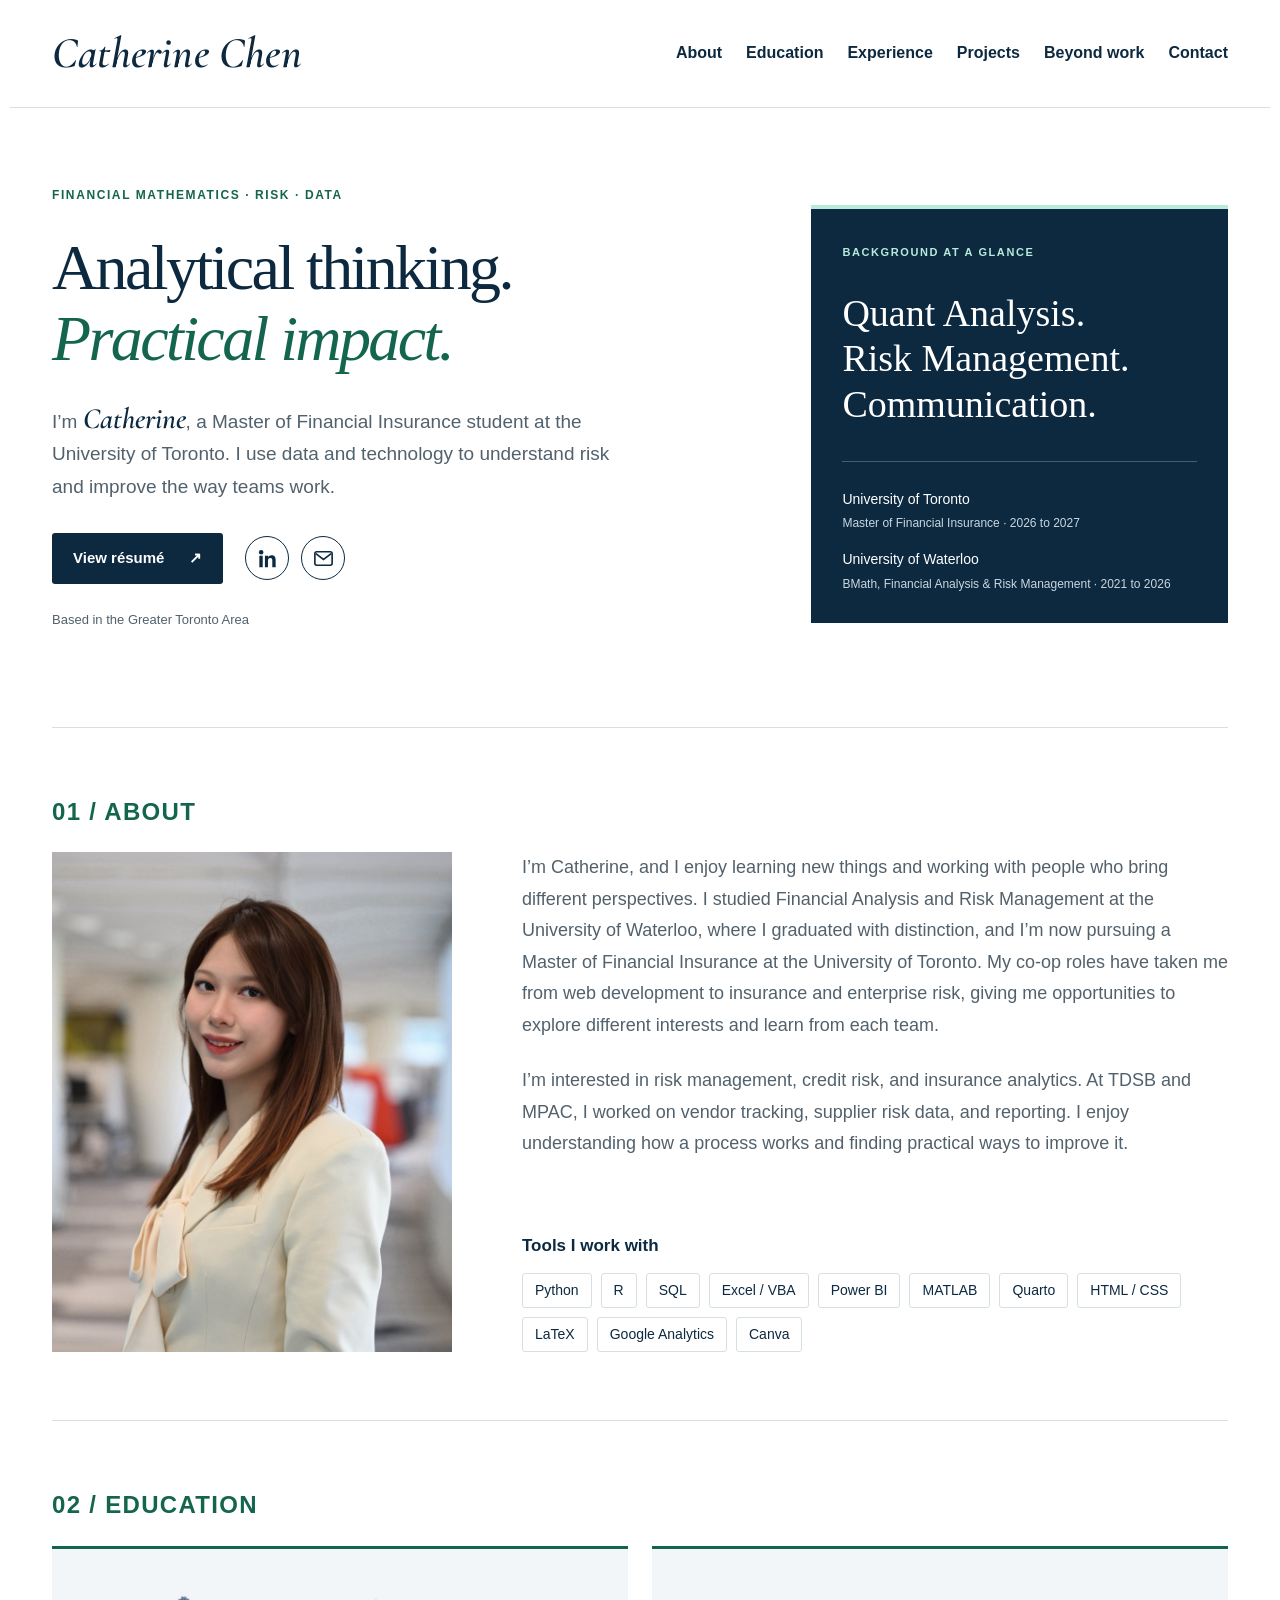
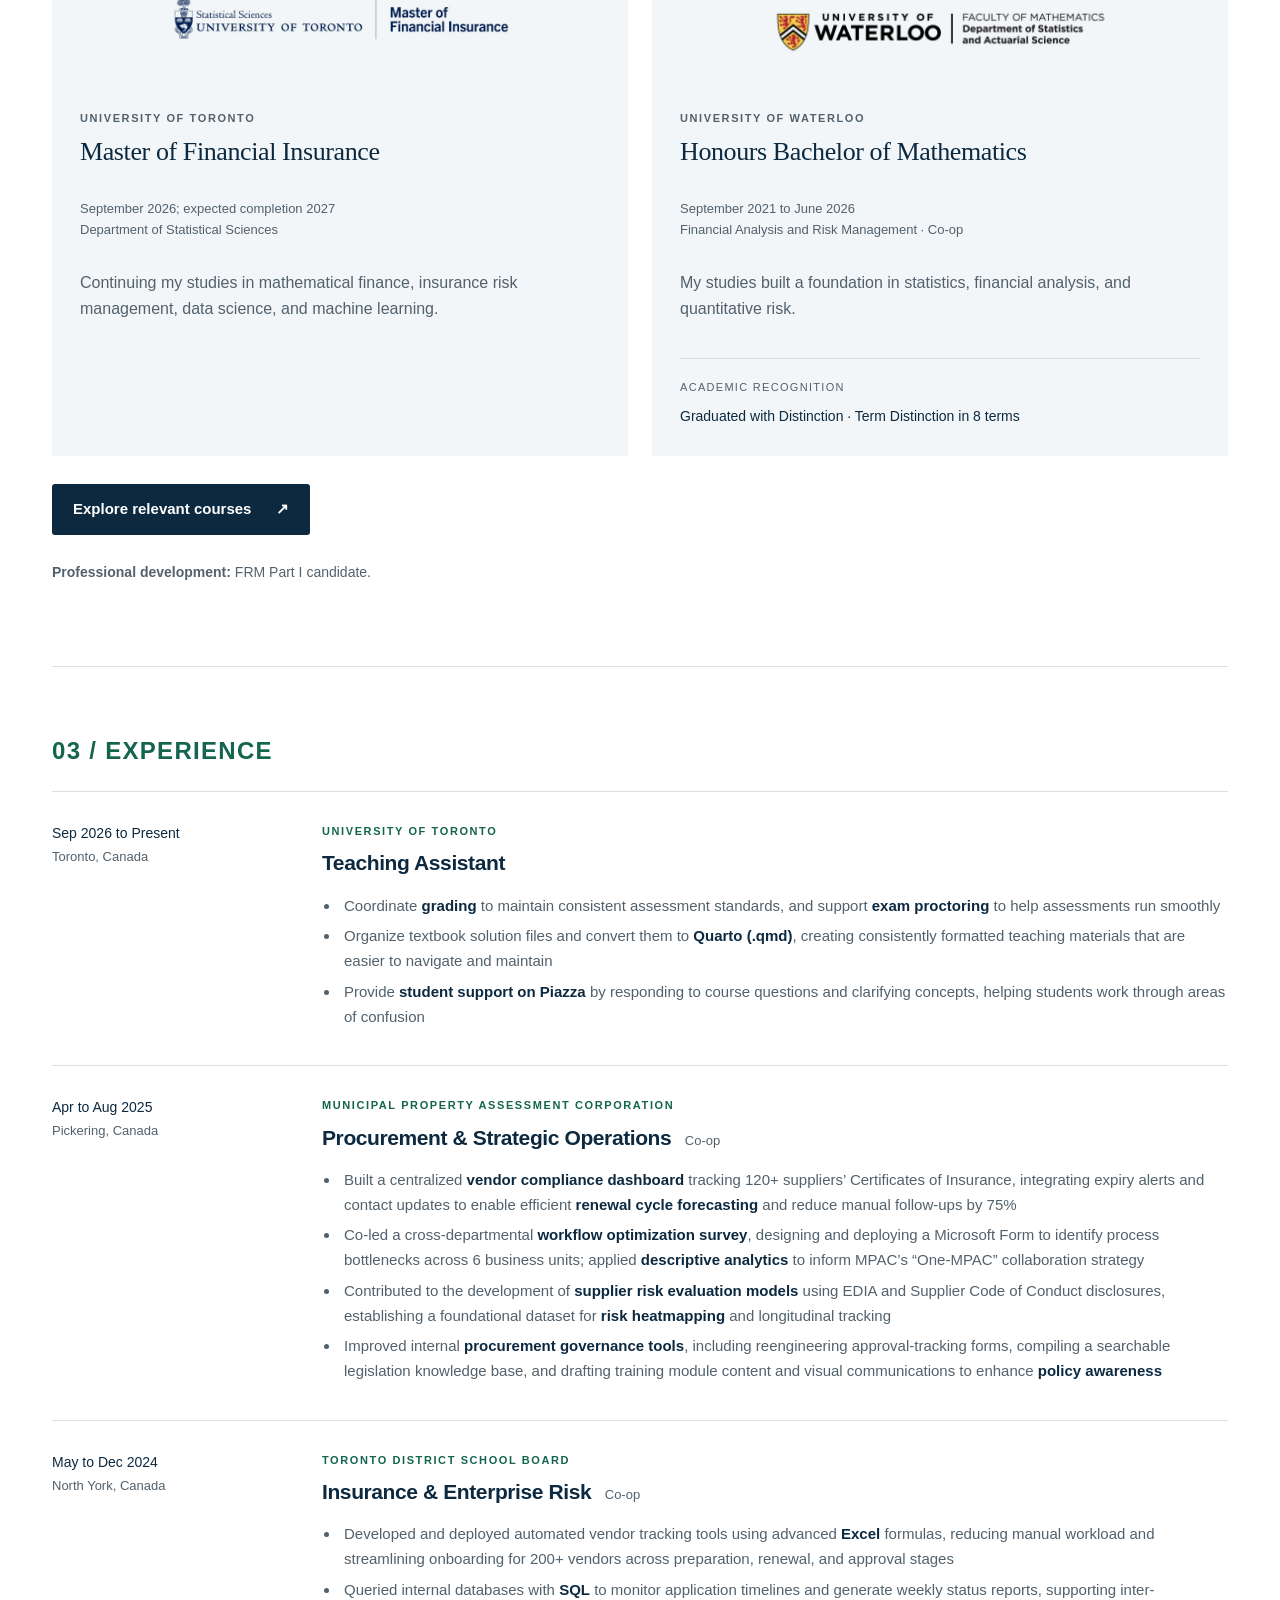
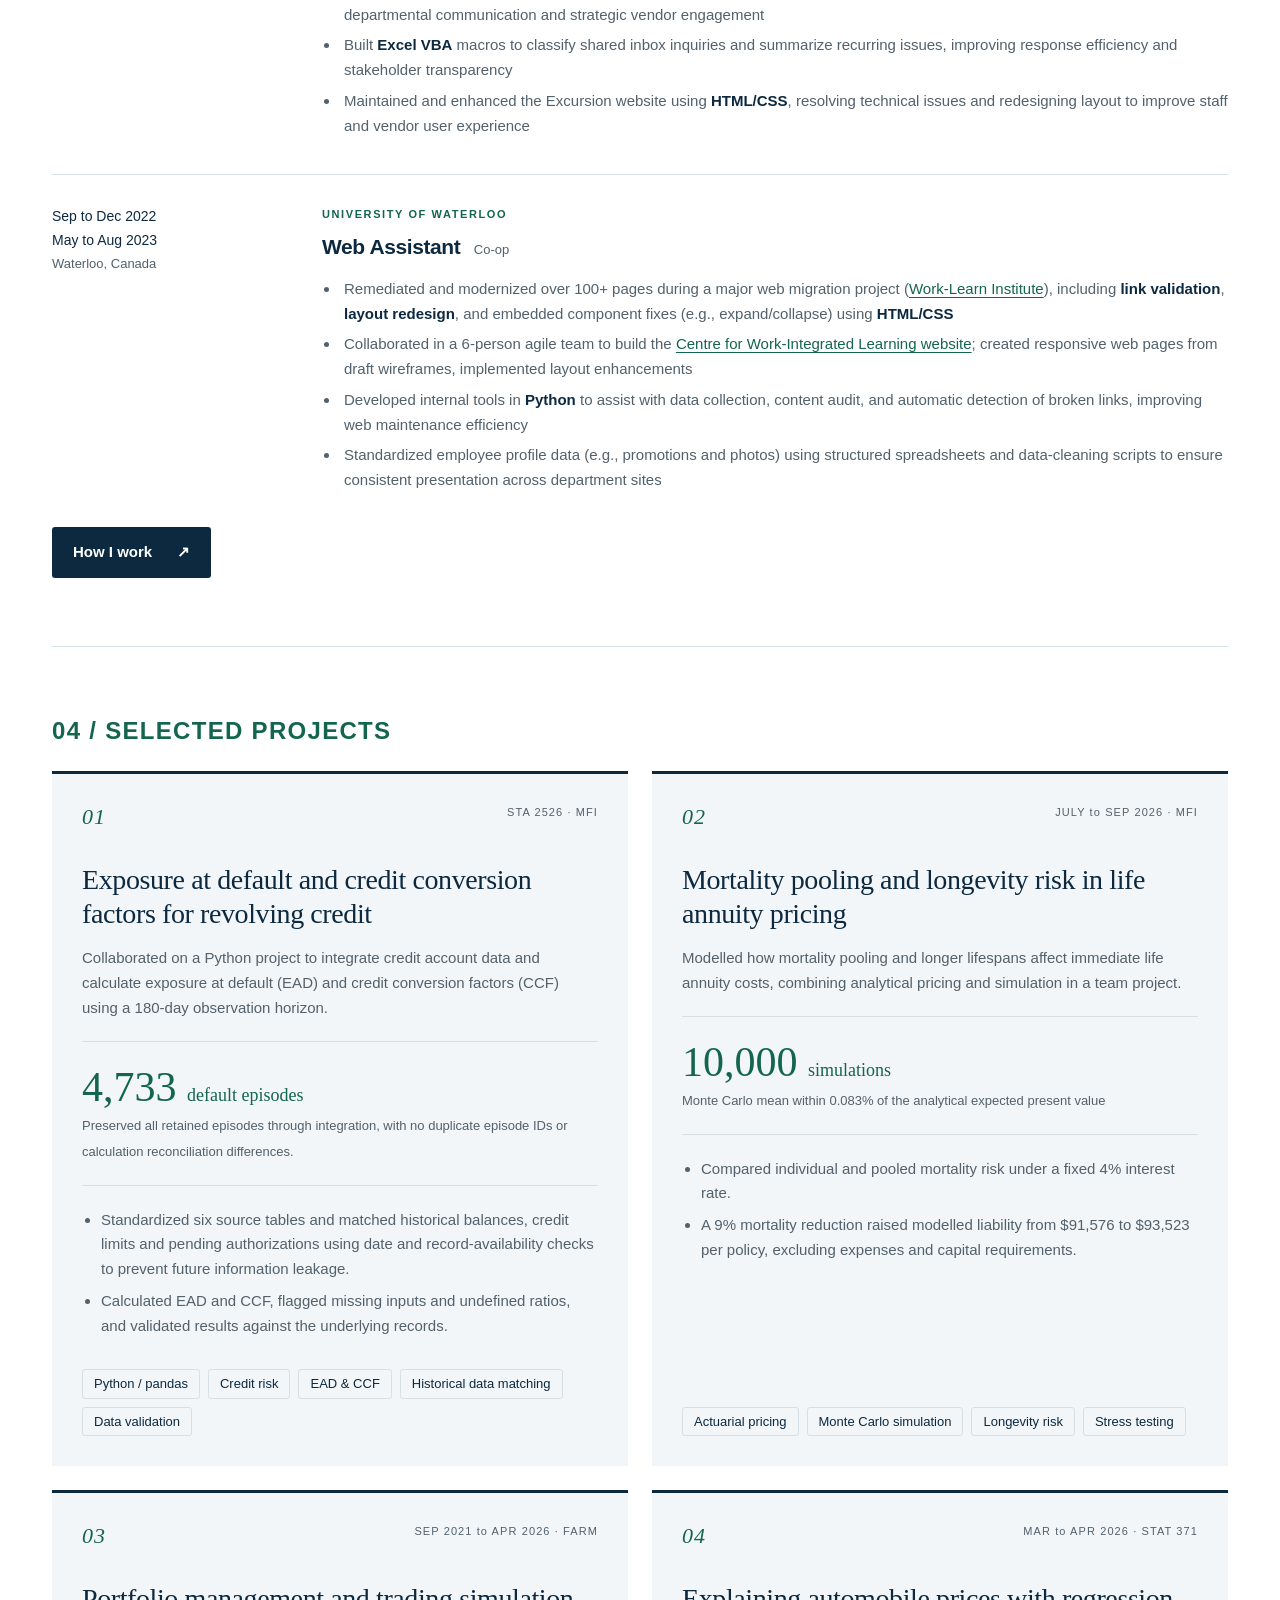
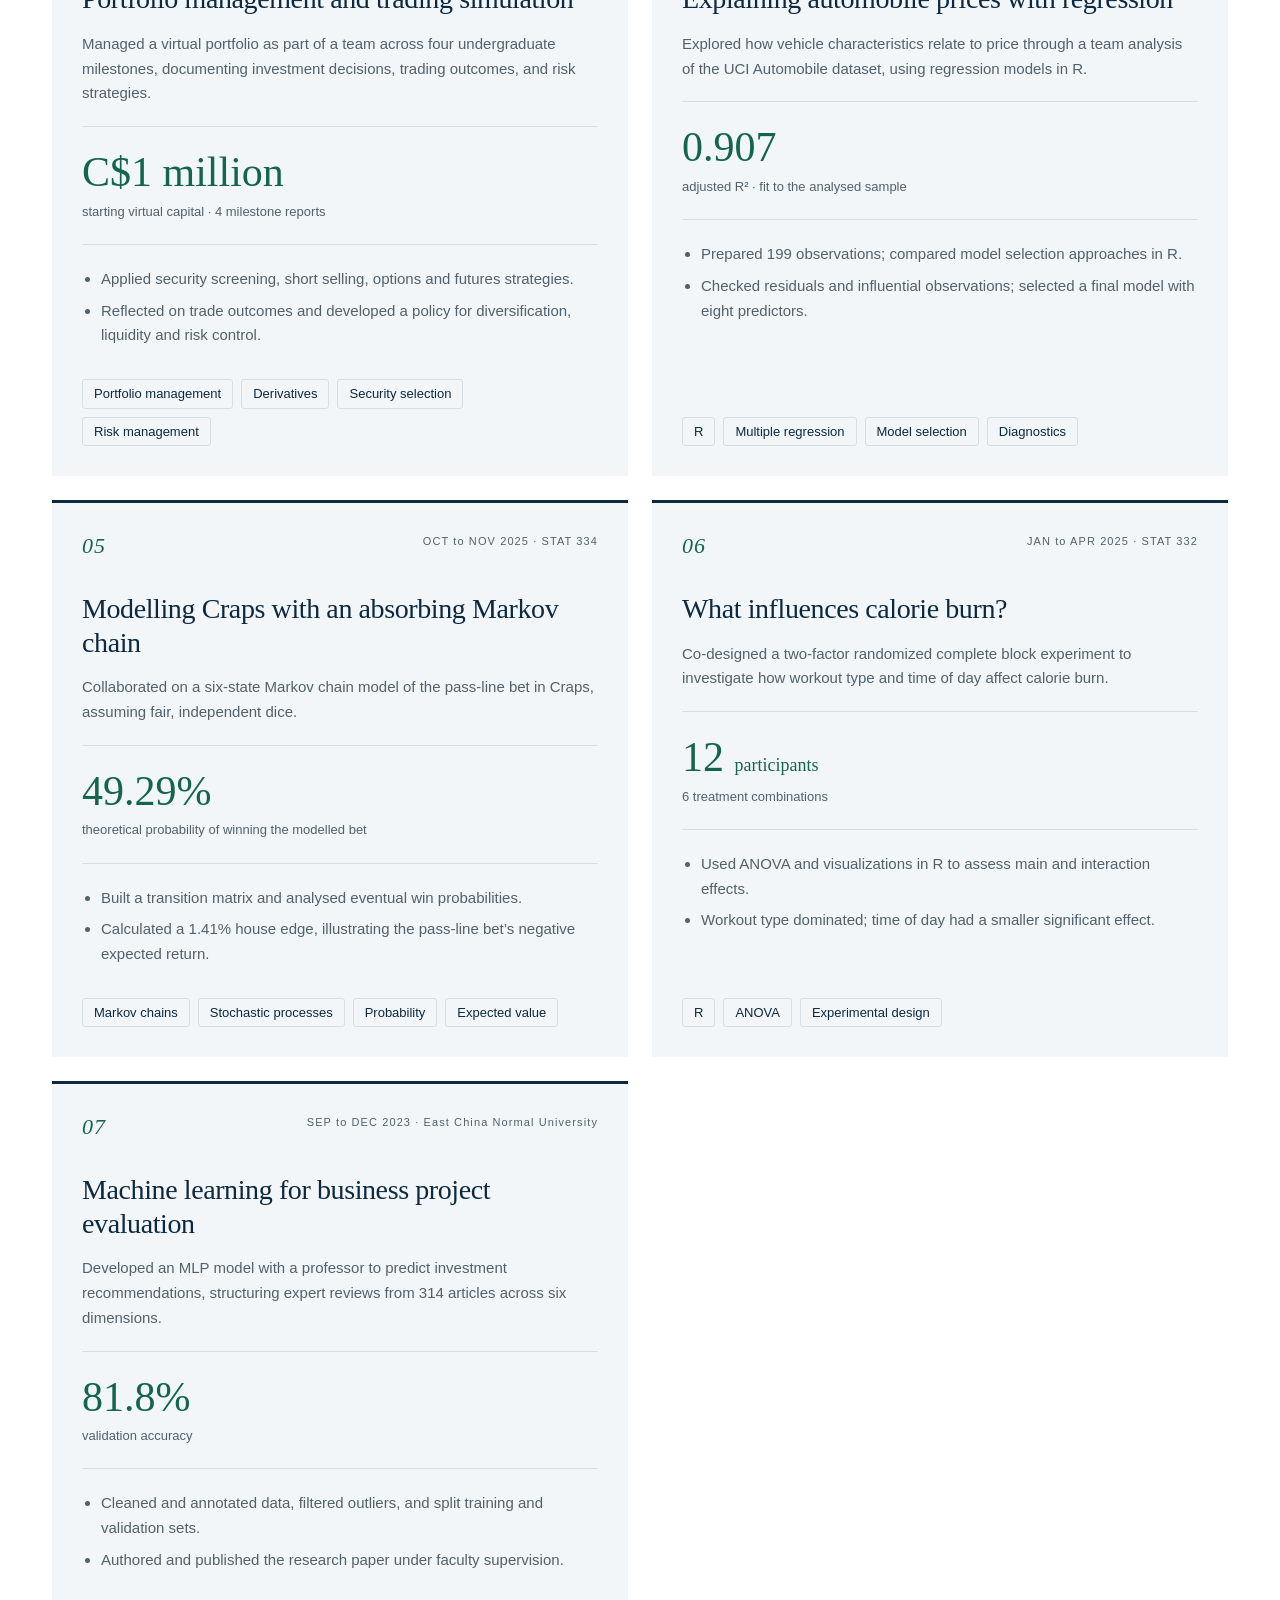
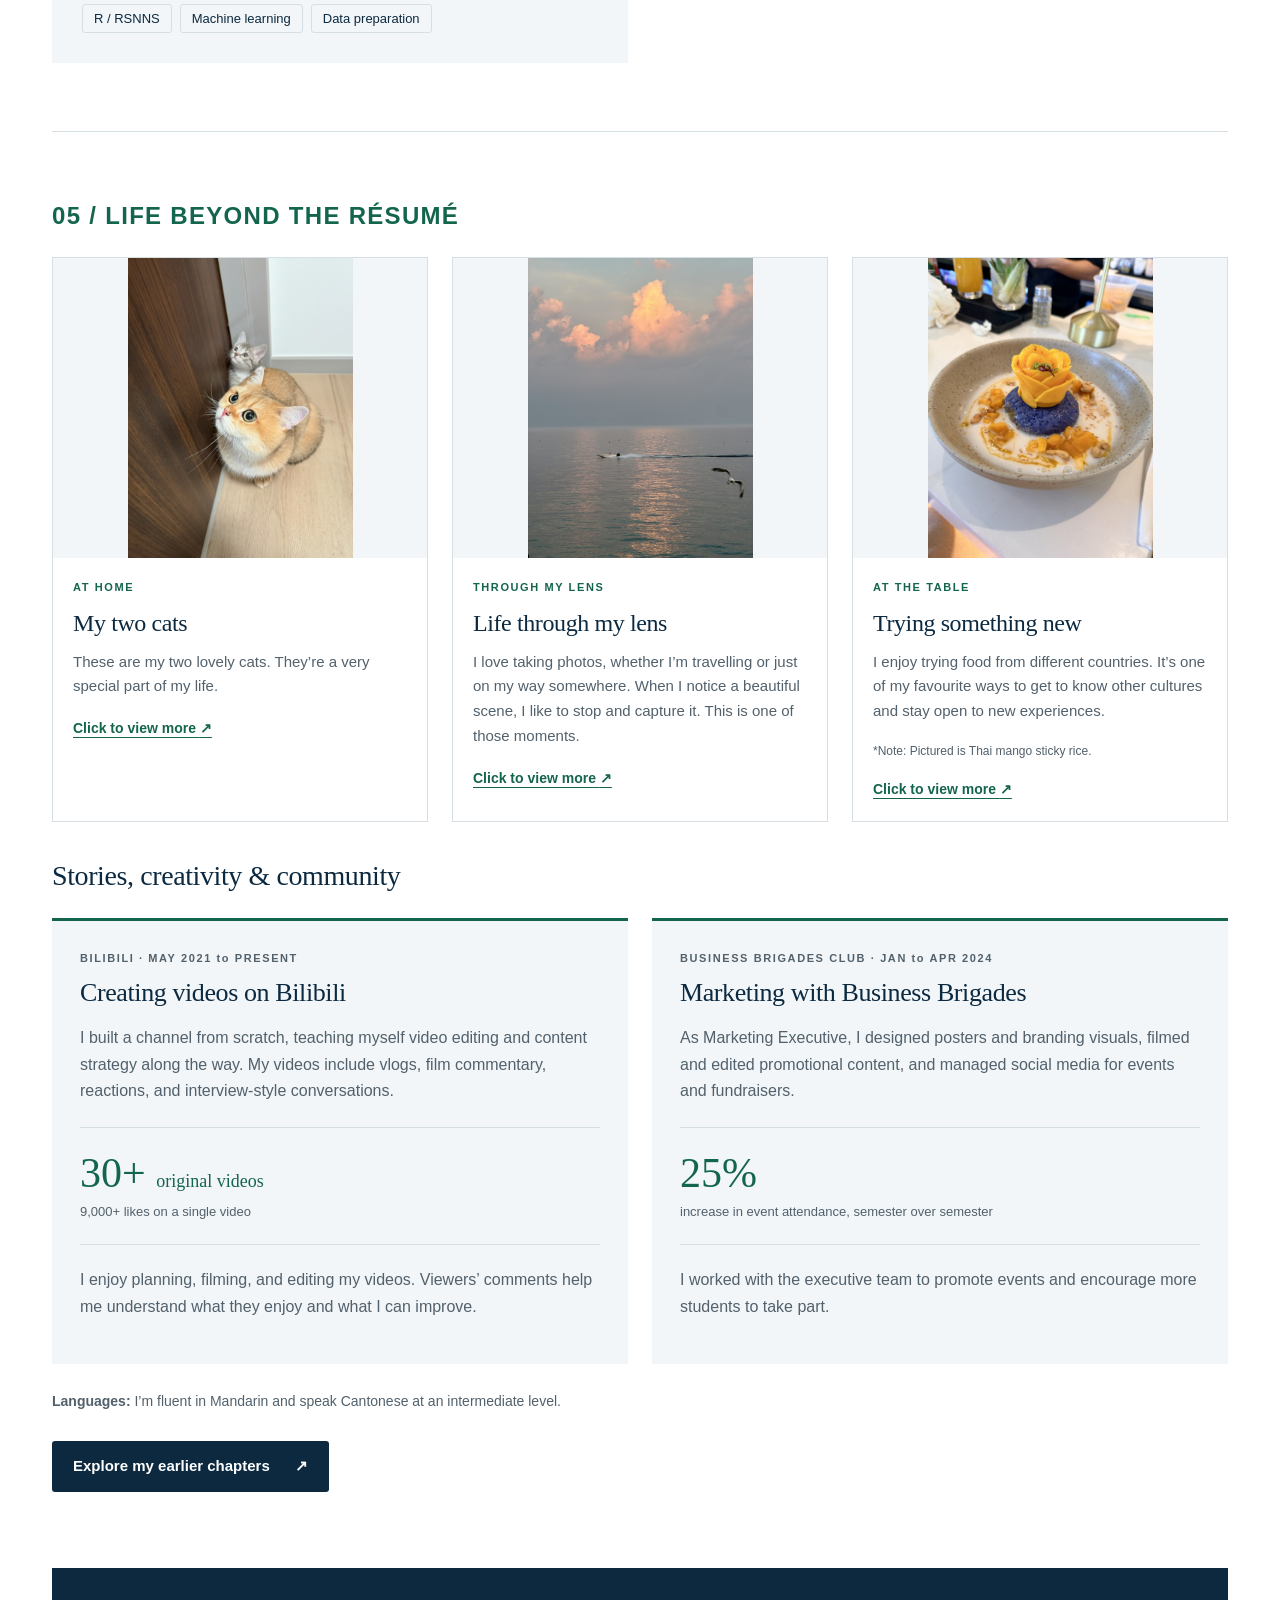
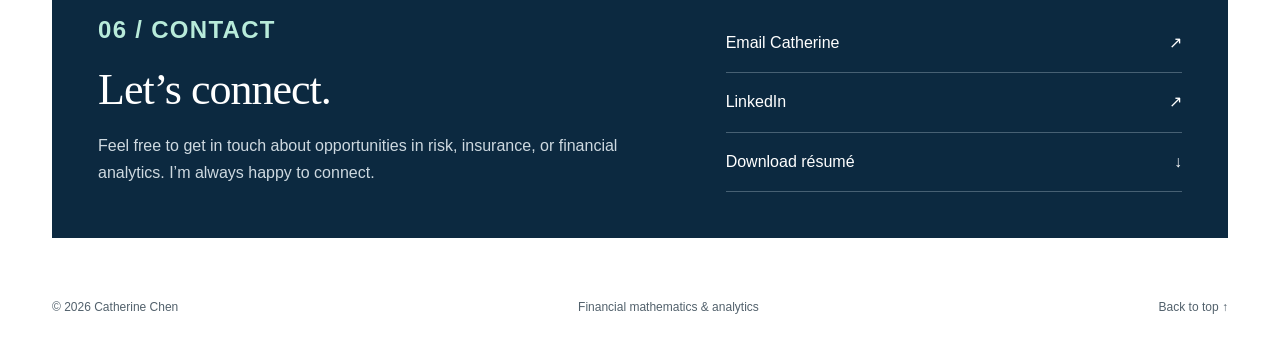
==== index.html @ cb08f7ac "Add files via upload" ====
<!doctype html>
<html lang="en">
<head><meta charset="utf-8"><meta name="viewport" content="width=device-width,initial-scale=1"><title>Catherine Chen</title><meta name="description" content="I’m Catherine, a Master of Financial Insurance student at the University of Toronto. I use data and technology to understand risk and improve the way teams work."><link rel="icon" type="image/svg+xml" href="data:image/svg+xml,%3Csvg xmlns='http://www.w3.org/2000/svg' viewBox='0 0 64 64'%3E%3Crect width='64' height='64' rx='12' fill='%230c2940'/%3E%3Ctext x='32' y='43' text-anchor='middle' font-family='Georgia' font-size='37' fill='%23b8ebda'%3EC%3C/text%3E%3C/svg%3E"><link rel="preconnect" href="https://fonts.googleapis.com">
<link rel="preconnect" href="https://fonts.gstatic.com" crossorigin>
<link href="https://fonts.googleapis.com/css2?family=Cormorant+Garamond:ital,wght@1,600&display=swap" rel="stylesheet">
<style>
:root{--ink:#0c2940;--muted:#52616c;--line:#d6dfe4;--accent:#14654e;--mint:#b8ebda;--paper:#fff;--pale:#f2f6f8}*{box-sizing:border-box}html{scroll-behavior:smooth;scroll-padding-top:100px}body{margin:0;background:var(--paper);color:var(--ink);font:16px/1.65 -apple-system,BlinkMacSystemFont,"Segoe UI",sans-serif}a{color:inherit;text-decoration:none}a:focus-visible{outline:3px solid #21a983;outline-offset:6px}header,main,footer{max-width:1260px;margin:auto}header{padding:27px 42px;display:flex;align-items:center;justify-content:space-between;border-bottom:1px solid var(--line)}.wordmark{font-weight:700;font-size:20px;letter-spacing:-.6px}.mark{display:none}nav{display:flex;gap:30px;font-size:14px}nav a:hover,.text-link:hover{color:var(--accent);text-decoration:underline;text-underline-offset:6px}main{padding:0 42px}.hero{padding:78px 0 84px;display:grid;grid-template-columns:1.65fr 1fr;gap:72px;align-items:center}.eyebrow,.section-number,.note-label,.company{font-size:12px;letter-spacing:1.6px;font-weight:700}.eyebrow{color:var(--accent);margin:0 0 26px}h1{font:normal clamp(44px,5vw,68px)/1.12 Georgia,serif;letter-spacing:-2.6px;margin:0 0 26px}h1 em{color:var(--accent);font-weight:normal}.intro{max-width:580px;font-size:19px;line-height:1.7;color:var(--muted)}.actions{display:flex;gap:26px;align-items:center;flex-wrap:wrap;margin-top:30px}.button{background:var(--ink);color:white;padding:13px 21px;border-radius:3px;font-weight:600;font-size:15px;display:flex;gap:25px;align-items:center}.button:hover{background:var(--accent)}.text-link{font-size:15px;font-weight:600}.location{font-size:13px;color:var(--muted);margin-top:25px}.profile-note{background:var(--ink);color:white;padding:29px 31px;position:relative;border-top:4px solid var(--mint)}.note-label{color:var(--mint);font-size:11px}.monogram{font:normal 128px/1 Georgia,serif;margin-top:28px;letter-spacing:-12px;color:var(--mint)}.monogram span{color:white}.note-degree{font:normal 30px/1.2 Georgia,serif;position:absolute;right:30px;top:92px}.note-bottom{margin-top:33px;padding-top:11px;border-top:1px solid #436072}.note-bottom p{font-size:14px;margin:15px 0 0}.note-bottom span{display:block;font-size:12px;color:#cad7df;margin-top:3px}.section{border-top:1px solid var(--line);padding:68px 0}.section-heading{margin-bottom:36px}.section-number{display:block;color:var(--accent);margin-bottom:16px}h2{font:normal 38px/1.25 Georgia,serif;letter-spacing:-1px;margin:0}h3{font-size:21px;line-height:1.4;letter-spacing:-.4px;margin:8px 0 16px}.about{display:grid;grid-template-columns:1fr 1.25fr;gap:75px}.about-content>p{margin:0 0 20px;color:var(--muted)}.skills h3{font-size:14px;letter-spacing:0;margin-top:27px}.tags{list-style:none;padding:0;display:flex;flex-wrap:wrap;gap:8px;margin:0}.tags li{font-size:13px;border:1px solid var(--line);padding:3px 11px;border-radius:3px}.honours{margin-top:29px;padding-left:17px;border-left:3px solid var(--accent)}.honours span{font-size:11px;letter-spacing:1.3px;color:var(--muted)}.honours p{font-size:14px;margin:5px 0}.horizontal{display:flex;align-items:end;justify-content:space-between;gap:30px}.horizontal>p{color:var(--muted);font-size:14px}.role{display:grid;grid-template-columns:230px 1fr;gap:40px;border-top:1px solid var(--line);padding:30px 0}.role:last-child{padding-bottom:0}.role-meta{font-size:14px}.role-meta p{margin:0}.role-meta span{color:var(--muted);font-size:13px}.company{color:var(--accent);margin:0;font-size:11px}.role h3 span{font-size:13px;color:var(--muted);font-weight:400;display:inline-block;margin-left:8px;letter-spacing:0}.role ul{padding-left:18px;margin:0;color:var(--muted)}.role li{padding-left:4px;margin:6px 0;font-size:15px}.role strong{color:var(--ink);font-weight:600}.project-grid{display:grid;grid-template-columns:1fr 1fr;gap:24px}.project{background:var(--pale);padding:30px;border-top:3px solid var(--ink);display:flex;flex-direction:column}.project-top{display:flex;justify-content:space-between;font-size:11px;letter-spacing:1.1px;color:var(--muted);margin-bottom:25px}.project-top>span:first-child{font:italic 22px Georgia,serif;color:var(--accent)}.project h3{font:normal 28px/1.2 Georgia,serif;max-width:380px}.project>p{color:var(--muted);font-size:15px;margin:0 0 20px}.metric{padding:20px 0;margin-bottom:22px;border-top:1px solid var(--line);border-bottom:1px solid var(--line)}.metric strong{font:normal 42px/1.2 Georgia,serif;color:var(--accent);display:block}.metric small{font:normal 18px Georgia,serif}.metric span{font-size:13px;color:var(--muted)}.project .tags{margin-top:auto}.contact{margin:8px 0 60px;background:var(--ink);color:white;padding:46px;display:grid;grid-template-columns:1.2fr 1fr;gap:80px}.contact .section-number{color:var(--mint)}.contact h2{font-size:44px}.contact p{color:#ced9e0;font-size:16px;margin-bottom:0}.contact-links{align-self:center}.contact-links a{display:flex;justify-content:space-between;border-bottom:1px solid #476073;padding:16px 0;font-size:16px}.contact-links a:hover{color:var(--mint)}footer{padding:0 42px 28px;display:flex;justify-content:space-between;gap:20px;font-size:12px;color:var(--muted)}.skip{position:absolute;left:20px;top:-100px;padding:12px;background:white;z-index:9}.skip:focus{top:10px}@media(max-width:950px){.hero{gap:32px}.note-degree{position:static;font-size:27px}.monogram{display:none}.about{gap:35px;grid-template-columns:1fr 1.2fr}.role{grid-template-columns:185px 1fr;gap:25px}.contact{gap:35px}}@media(max-width:680px){header{padding:20px 22px;align-items:start;gap:18px;flex-direction:column}nav{gap:23px;flex-wrap:wrap}main{padding:0 22px}.hero{grid-template-columns:1fr;padding:44px 0;gap:35px}h1{font-size:45px;letter-spacing:-1.7px}.intro{font-size:17px}.profile-note{padding:23px}.note-degree{font-size:29px;position:static;margin:20px 0}.note-degree br{display:none}.note-degree br:after{content:' '}.note-bottom{margin-top:20px}.section{padding:42px 0}.about{grid-template-columns:1fr;gap:0}h2{font-size:32px}.horizontal{display:block}.role{grid-template-columns:1fr;gap:14px;padding:25px 0}.role-meta p br{display:none}.role-meta{display:flex;gap:15px;flex-wrap:wrap}.project-grid{grid-template-columns:1fr}.project{padding:25px}.contact{grid-template-columns:1fr;padding:28px;gap:16px;margin-bottom:32px}.contact h2{font-size:36px}footer{padding:0 22px 25px;flex-wrap:wrap}footer>span:nth-child(2){display:none}}@media(prefers-reduced-motion:reduce){html{scroll-behavior:auto}}

header .wordmark{font-family:"Cormorant Garamond",Georgia,serif;font-size:36px;font-style:italic;font-weight:600;letter-spacing:.2px;line-height:1.3;white-space:nowrap}nav{gap:22px;flex-wrap:wrap}.profile-note .monogram{display:none}.profile-note .note-degree{position:static;margin:26px 0}.profile-note .note-degree br{display:block}.education-grid,.personal-grid{display:grid;grid-template-columns:1fr 1fr;gap:24px}.education-card,.personal-card{padding:28px;background:var(--pale);border-top:3px solid var(--accent)}.education-card p,.personal-card p{color:var(--muted)}.education-card h3,.personal-card h3{font:normal 26px/1.3 Georgia,serif}.small-meta{font-size:13px;color:var(--muted)}.section-intro{max-width:720px;color:var(--muted);margin:18px 0 30px}.personal-card .metric{margin:22px 0}.more-details{margin-top:18px;border-top:1px solid var(--line);padding-top:14px}.more-details summary{cursor:pointer;color:var(--accent);font-weight:600;font-size:14px}.more-details summary:focus-visible{outline:3px solid var(--accent);outline-offset:5px}.more-details p{font-size:15px;color:var(--muted)}.early-experience{margin-top:30px;border:1px solid var(--line);padding:22px 26px}.early-experience>summary{font-size:18px}.early-experience article{padding:22px 0;border-bottom:1px solid var(--line)}.early-experience article:last-child{border:0}.early-experience h3{font-size:19px;margin-bottom:6px}.early-experience p{margin:8px 0}.language-note{margin-top:26px;font-size:14px;color:var(--muted)}@media(max-width:950px){header{gap:20px;flex-wrap:wrap}}@media(max-width:680px){.education-grid,.personal-grid{grid-template-columns:1fr}.education-card,.personal-card{padding:24px}header .wordmark{font-size:34px}nav{gap:14px 20px}.early-experience{padding:18px}}


/* Personal photos and university logos */
.portrait-card{margin:0;background:var(--pale);border-bottom:3px solid var(--accent);overflow:hidden}.portrait-card>img{display:block;width:100%;height:auto;aspect-ratio:4/5;object-fit:cover;object-position:52% center}.portrait-card figcaption{padding:20px 25px}.portrait-card figcaption p{font:normal 25px/1.3 Georgia,serif;margin:9px 0 0}.school-logo{height:110px;background:transparent;margin-bottom:22px;display:flex;align-items:center;justify-content:center;padding:10px}.school-logo img{width:100%;height:100%;object-fit:contain;mix-blend-mode:multiply}.life-gallery{display:grid;grid-template-columns:1fr 1fr;gap:28px;margin:0 0 42px}.life-card{margin:0;border:1px solid var(--line);background:#fff;overflow:hidden}.life-card>img{display:block;width:100%;height:auto;aspect-ratio:3/4;object-fit:contain}.life-card figcaption{padding:26px}.life-card h3{font:normal 27px/1.25 Georgia,serif;margin:12px 0}.life-card p{color:var(--muted);margin:0;font-size:16px}.creative-heading{font:normal 28px/1.3 Georgia,serif;margin-bottom:24px}@media(max-width:680px){.portrait-card{width:100%;max-width:420px;margin:auto}.portrait-card>img{aspect-ratio:4/5}.life-gallery{grid-template-columns:1fr;gap:26px}.school-logo{height:95px}.life-card figcaption{padding:23px}}


/* Simplified headings and homepage links */
.social-links{display:flex;gap:12px;align-items:center}.social-icon{width:44px;height:44px;border:1px solid var(--ink);border-radius:50%;display:inline-flex;align-items:center;justify-content:center;color:var(--ink);transition:background .15s,color .15s}.social-icon svg{width:23px;height:23px}.social-icon:hover{background:var(--ink);color:white}.actions{gap:22px}.about{align-items:start}.about .portrait-card{max-width:400px}.about-content{padding-top:34px}h2.section-number{font-family:inherit;font-size:12px;line-height:1.65;letter-spacing:1.6px;font-weight:700;margin:0 0 20px}.section-heading{margin-bottom:24px}.section-heading.horizontal{display:block}.earlier-link{margin-top:28px}.earlier-link .button{display:inline-flex}.profile-note .note-degree{font-size:38px;line-height:1.2}.chapter-main{max-width:960px;padding-top:48px;padding-bottom:60px}.chapter-main h1{font-size:46px;letter-spacing:-1px}.chapter-list article{padding:28px 0;border-bottom:1px solid var(--line)}.chapter-list article p{color:var(--muted)}.chapter-list article .company{color:var(--accent)}@media(max-width:680px){.about-content{padding-top:0}.about .portrait-card{margin:0}.profile-note .note-degree{font-size:32px}.chapter-main h1{font-size:36px}}


/* Larger section labels and compact personal photos */
h2.section-number,.section-number{font-size:19px;line-height:1.5;letter-spacing:1.5px}.inline-link{color:var(--accent);text-decoration:underline;text-underline-offset:3px}.portrait-card{border-bottom:0}.life-gallery{max-width:800px;margin:0 auto 36px;gap:24px}.life-card>img{height:320px;aspect-ratio:auto;object-fit:contain;background:var(--pale)}.life-card figcaption{padding:20px}.life-card h3{font-size:24px}.life-card p{font-size:15px}.annuity-project{grid-column:1 / -1}.annuity-project h3{max-width:none}.project-findings{padding-left:20px;margin:0 0 22px;color:var(--muted);font-size:15px}.project-findings li{margin:8px 0}.chapter-list ul{padding-left:21px;color:var(--muted)}.chapter-list li{margin:10px 0}@media(max-width:680px){h2.section-number,.section-number{font-size:17px}.life-gallery{max-width:400px}.life-card>img{height:280px}.annuity-project{grid-column:auto}}


/* Keep projects in a balanced two-column layout. */
.annuity-project{grid-column:auto}.project-top{gap:12px;align-items:baseline}.project-top>span:last-child{text-align:right}.project h3{max-width:none}

header nav{font-size:16px;font-weight:600;gap:24px}header nav a{padding:8px 0}header nav a:hover{color:var(--accent);text-decoration:underline;text-decoration-thickness:2px;text-underline-offset:7px}@media(max-width:680px){header nav{font-size:15px;gap:8px 20px}}

.education-grid{align-items:stretch}.education-grid>.education-card{height:100%;display:flex;flex-direction:column}.education-card .honours{margin-top:20px;margin-bottom:0;padding:14px 0 0;border-left:0;border-top:1px solid var(--line)}.education-card .honours p{color:var(--ink);margin-bottom:0}

/* Larger labels and aligned About columns */
h2.section-number,.section-number{font-size:24px;line-height:1.35;letter-spacing:1.3px}
.about{grid-template-columns:minmax(280px,400px) minmax(0,1fr);column-gap:70px;row-gap:24px;align-items:stretch}
.about>.about-title{grid-column:1 / -1;margin:0}
.about>.portrait-card{width:100%;max-width:none;margin:0;align-self:stretch;position:relative;min-height:500px}
.about>.portrait-card>img{position:absolute;inset:0;width:100%;height:100%;aspect-ratio:auto;object-fit:cover;object-position:52% center}
.about-content{padding-top:0;display:flex;flex-direction:column;min-width:0}
.about-content>p{font-size:18px;line-height:1.75;margin:0 0 24px}
.about-content .skills{margin-top:auto;padding-top:6px}
.about-content .skills h3{font-size:17px;margin:0 0 15px;letter-spacing:0}
.about-content .tags{gap:9px}
.about-content .tags li{font-size:14px;padding:5px 12px}
@media(max-width:950px){.about{grid-template-columns:minmax(240px,.9fr) minmax(0,1.2fr);column-gap:34px}.about-content>p{font-size:17px;line-height:1.7}}
@media(max-width:680px){h2.section-number,.section-number{font-size:21px}.about{grid-template-columns:1fr;row-gap:25px}.about>.about-title{grid-column:1}.about>.portrait-card{max-width:400px;min-height:0;align-self:start}.about>.portrait-card>img{position:static;height:auto;aspect-ratio:4/5}.about-content>p{font-size:17px}.about-content .skills{margin-top:0}}


.hero .intro-name{font-family:"Cormorant Garamond",Georgia,serif;font-size:1.55em;font-style:italic;font-weight:600;color:#0c2940;line-height:1.2}

/* Prominent name across the portfolio */
header .wordmark{font-size:44px;color:#0c2940;font-weight:600;line-height:1.2} @media(max-width:680px){header .wordmark{font-size:38px}}

/* Three personal interests, with consistent photo heights. */
.life-gallery{max-width:none;grid-template-columns:repeat(3,minmax(0,1fr));gap:24px}.life-card{display:flex;flex-direction:column;min-width:0}.life-card>img{height:300px;flex-shrink:0}.life-card figcaption{display:flex;flex-direction:column;flex:1}.life-card .food-note{margin-top:auto;padding-top:18px;font-size:12px;line-height:1.5;color:var(--muted)}@media(max-width:900px){.life-gallery{gap:16px}.life-card>img{height:240px}.life-card figcaption{padding:18px}.life-card h3{font-size:23px}}@media(max-width:680px){.life-gallery{grid-template-columns:1fr;max-width:400px}.life-card>img{height:280px}}


.food-more{display:inline-block;margin-top:18px;color:var(--accent);font-size:14px;font-weight:600;text-decoration:underline;text-underline-offset:4px}
</style><style>
.project .project-findings{padding-left:19px;margin:0 0 24px;font-size:15px;line-height:1.65}
.project .project-findings li{margin:0 0 7px}
.project .project-top{align-items:flex-start}
.project .project-top>span:last-child{max-width:85%;line-height:1.5}
</style></head>
<body><a class="skip" href="#main">Skip to content</a>
<header><a class="wordmark" href="#">Catherine Chen<span class="mark">CC</span></a>
<nav aria-label="Main navigation"><a href="#about">About</a><a href="#education">Education</a><a href="#experience">Experience</a><a href="#projects">Projects</a><a href="#beyond">Beyond work</a><a href="#contact">Contact</a></nav></header>
<main id="main">
<section class="hero">
<div class="hero-copy">
<p class="eyebrow">FINANCIAL MATHEMATICS · RISK · DATA</p>
<h1>Analytical thinking.<br><em>Practical impact.</em></h1>
<p class="intro">I’m <strong class="intro-name">Catherine</strong>, a Master of Financial Insurance student at the University of Toronto. I use data and technology to understand risk and improve the way teams work.</p>
<div class="actions"><a class="button" href="resume.html">View résumé <span aria-hidden="true">↗</span></a>
<div class="social-links" aria-label="Connect with Catherine">
<a class="social-icon" href="https://linkedin.com/in/catherinechen0930" target="_blank" rel="noopener noreferrer" aria-label="Catherine Chen on LinkedIn" title="LinkedIn"><svg viewBox="0 0 24 24" aria-hidden="true"><path fill="currentColor" d="M5.4 3a2.4 2.4 0 1 0 0 4.8 2.4 2.4 0 0 0 0-4.8ZM3.5 9H7v12H3.5V9Zm5.8 0h3.4v1.6h.1c.5-.9 1.6-1.9 3.4-1.9 3.6 0 4.3 2.3 4.3 5.3v7H17v-6.2c0-1.5 0-3.4-2.1-3.4s-2.4 1.6-2.4 3.3V21H9.3V9Z"/></svg></a>
<a class="social-icon" href="mailto:catherineyq.chen@mail.utoronto.ca" aria-label="Email Catherine" title="Email"><svg viewBox="0 0 24 24" fill="none" stroke="currentColor" stroke-width="1.7" aria-hidden="true"><rect x="3" y="5" width="18" height="14" rx="2"/><path d="m4 7 8 6 8-6"/></svg></a></div></div>
<p class="location">Based in the Greater Toronto Area</p>
</div>
<aside class="profile-note" aria-label="Background at a glance"><span class="note-label">BACKGROUND AT A GLANCE</span><p class="note-degree">Quant Analysis.<br>Risk Management.<br>Communication.</p><div class="note-bottom"><p>University of Toronto<span>Master of Financial Insurance · 2026 to 2027</span></p><p>University of Waterloo<span>BMath, Financial Analysis & Risk Management · 2021 to 2026 </span></p></div></aside>
</section>
<section id="about" class="section about">
<h2 class="section-number about-title">01 / ABOUT</h2>
<figure class="portrait-card">
<img src="assets/catherine-headshot.jpg" alt="Catherine Chen wearing a cream blazer" width="1600" height="1067" loading="lazy">

</figure>
<div class="about-content">
<p>I’m Catherine, and I enjoy learning new things and working with people who bring different perspectives. I studied Financial Analysis and Risk Management at the University of Waterloo, where I graduated with distinction, and I’m now pursuing a Master of Financial Insurance at the University of Toronto. My co-op roles have taken me from web development to insurance and enterprise risk, giving me opportunities to explore different interests and learn from each team.</p>
<p>I’m interested in risk management, credit risk, and insurance analytics. At TDSB and MPAC, I worked on vendor tracking, supplier risk data, and reporting. I enjoy understanding how a process works and finding practical ways to improve it.</p>
<div class="skills">
<h3>Tools I work with</h3>
<ul class="tags">
<li>Python</li>
<li>R</li>
<li>SQL</li>
<li>Excel / VBA</li>
<li>Power BI</li>
<li>MATLAB</li>
<li>Quarto</li>
<li>HTML / CSS</li>
<li>LaTeX</li>
<li>Google Analytics</li>
<li>Canva</li>
</ul>

</div>

</div>
</section>
<!-- EDUCATION -->
<section id="education" class="section">
<div class="section-heading"><h2 class="section-number">02 / EDUCATION</h2>

</div>
<div class="education-grid">
<article class="education-card">
<div class="school-logo"><img src="assets/uoft-logo.jpg" alt="University of Toronto, Statistical Sciences to Master of Financial Insurance" loading="lazy"></div>
<p class="company">UNIVERSITY OF TORONTO</p>
<h3>Master of Financial Insurance</h3>
<p class="small-meta">September 2026; expected completion 2027<br>Department of Statistical Sciences</p>
<p>Continuing my studies in mathematical finance, insurance risk management, data science, and machine learning.</p>
</article>
<article class="education-card">
<div class="school-logo"><img src="assets/waterloo-logo.jpg" alt="University of Waterloo, Faculty of Mathematics to Department of Statistics and Actuarial Science" loading="lazy"></div>
<p class="company">UNIVERSITY OF WATERLOO</p>
<h3>Honours Bachelor of Mathematics</h3>
<p class="small-meta">September 2021 to June 2026<br>Financial Analysis and Risk Management · Co-op</p>
<p>My studies built a foundation in statistics, financial analysis, and quantitative risk.</p>
<div class="honours"><span>ACADEMIC RECOGNITION</span>
<p>Graduated with Distinction · Term Distinction in 8 terms</p>
</div></article>
</div>
<div class="earlier-link"><a class="button" href="relevant-courses.html">Explore relevant courses <span aria-hidden="true">↗</span></a></div>
<p class="language-note"><strong>Professional development:</strong> FRM Part I candidate.</p>
</section>
<!-- PROFESSIONAL EXPERIENCE -->
<section id="experience" class="section">
<div class="section-heading horizontal">
<div><h2 class="section-number">03 / EXPERIENCE</h2>

</div>

</div>
<div class="timeline">
<article class="role">
<div class="role-meta">
<p>Sep 2026 to Present</p><span>Toronto, Canada</span>
</div>
<div>
<p class="company">UNIVERSITY OF TORONTO</p>
<h3>Teaching Assistant</h3>
<ul>
<li>Coordinate <strong>grading</strong> to maintain consistent assessment standards, and support <strong>exam proctoring</strong> to help assessments run smoothly</li>
<li>Organize textbook solution files and convert them to <strong>Quarto (.qmd)</strong>, creating consistently formatted teaching materials that are easier to navigate and maintain</li>
<li>Provide <strong>student support on Piazza</strong> by responding to course questions and clarifying concepts, helping students work through areas of confusion</li>
</ul>
</div>
</article>
<article class="role">
<div class="role-meta">
<p>Apr to Aug 2025</p><span>Pickering, Canada</span>
</div>
<div>
<p class="company">MUNICIPAL PROPERTY ASSESSMENT CORPORATION</p>
<h3>Procurement & Strategic Operations <span>Co-op</span></h3>
<ul>
<li>Built a centralized <strong>vendor compliance dashboard</strong> tracking 120+ suppliers’ Certificates of Insurance, integrating expiry alerts and contact updates to enable efficient <strong>renewal cycle forecasting</strong> and reduce manual follow-ups by 75%</li>
<li>Co-led a cross-departmental <strong>workflow optimization survey</strong>, designing and deploying a Microsoft Form to identify process bottlenecks across 6 business units; applied <strong>descriptive analytics</strong> to inform MPAC’s “One-MPAC” collaboration strategy</li>
<li>Contributed to the development of <strong>supplier risk evaluation models</strong> using EDIA and Supplier Code of Conduct disclosures, establishing a foundational dataset for <strong>risk heatmapping</strong> and longitudinal tracking</li>
<li>Improved internal <strong>procurement governance tools</strong>, including reengineering approval-tracking forms, compiling a searchable legislation knowledge base, and drafting training module content and visual communications to enhance <strong>policy awareness</strong></li>
</ul>
</div>
</article>
<article class="role">
<div class="role-meta">
<p>May to Dec 2024</p><span>North York, Canada</span>
</div>
<div>
<p class="company">TORONTO DISTRICT SCHOOL BOARD</p>
<h3>Insurance & Enterprise Risk <span>Co-op</span></h3>
<ul>
<li>Developed and deployed automated vendor tracking tools using advanced <strong>Excel</strong> formulas, reducing manual workload and streamlining onboarding for 200+ vendors across preparation, renewal, and approval stages</li>
<li>Queried internal databases with <strong>SQL</strong> to monitor application timelines and generate weekly status reports, supporting inter-departmental communication and strategic vendor engagement</li>
<li>Built <strong>Excel VBA</strong> macros to classify shared inbox inquiries and summarize recurring issues, improving response efficiency and stakeholder transparency</li>
<li>Maintained and enhanced the Excursion website using <strong>HTML/CSS</strong>, resolving technical issues and redesigning layout to improve staff and vendor user experience</li>
</ul>

</div>
</article>
<article class="role">
<div class="role-meta">
<p>Sep to Dec 2022<br>May to Aug 2023</p><span>Waterloo, Canada</span>
</div>
<div>
<p class="company">UNIVERSITY OF WATERLOO</p>
<h3>Web Assistant <span>Co-op</span></h3>
<ul>
<li>Remediated and modernized over 100+ pages during a major web migration project (<a class="inline-link" href="https://uwaterloo.ca/work-learn-institute/" target="_blank" rel="noopener noreferrer">Work-Learn Institute</a>), including <strong>link validation</strong>, <strong>layout redesign</strong>, and embedded component fixes (e.g., expand/collapse) using <strong>HTML/CSS</strong></li>
<li>Collaborated in a 6-person agile team to build the <a class="inline-link" href="https://uwaterloo.ca/centre-for-work-integrated-learning/" target="_blank" rel="noopener noreferrer">Centre for Work-Integrated Learning website</a>; created responsive web pages from draft wireframes, implemented layout enhancements</li>
<li>Developed internal tools in <strong>Python</strong> to assist with data collection, content audit, and automatic detection of broken links, improving web maintenance efficiency</li>
<li>Standardized employee profile data (e.g., promotions and photos) using structured spreadsheets and data-cleaning scripts to ensure consistent presentation across department sites</li>
</ul>
</div>
</article>
</div>

<div class="earlier-link"><a class="button" href="how-i-work.html">How I work <span aria-hidden="true">↗</span></a></div>
</section>
<section id="projects" class="section projects">
<div class="section-heading"><h2 class="section-number">04 / SELECTED PROJECTS</h2></div>
<div class="project-grid">
<article class="project" id="ead-ccf-project">
<div class="project-top"><span>01</span><span>STA 2526 · MFI</span></div>
<h3>Exposure at default and credit conversion factors for revolving credit</h3>
<p>Collaborated on a Python project to integrate credit account data and calculate exposure at default (EAD) and credit conversion factors (CCF) using a 180-day observation horizon.</p>
<div class="metric"><strong>4,733 <small>default episodes</small></strong><span>Preserved all retained episodes through integration, with no duplicate episode IDs or calculation reconciliation differences.</span></div>
<ul class="project-findings"><li>Standardized six source tables and matched historical balances, credit limits and pending authorizations using date and record-availability checks to prevent future information leakage.</li><li>Calculated EAD and CCF, flagged missing inputs and undefined ratios, and validated results against the underlying records.</li></ul>
<ul class="tags"><li>Python / pandas</li><li>Credit risk</li><li>EAD &amp; CCF</li><li>Historical data matching</li><li>Data validation</li></ul>
</article>
<article class="project annuity-project">
<div class="project-top"><span>02</span><span>JULY to SEP 2026 · MFI</span></div>
<h3>Mortality pooling and longevity risk in life annuity pricing</h3>
<p>Modelled how mortality pooling and longer lifespans affect immediate life annuity costs, combining analytical pricing and simulation in a team project.</p>
<div class="metric"><strong>10,000 <small>simulations</small></strong><span>Monte Carlo mean within 0.083% of the analytical expected present value</span></div>
<ul class="project-findings"><li>Compared individual and pooled mortality risk under a fixed 4% interest rate.</li><li>A 9% mortality reduction raised modelled liability from $91,576 to $93,523 per policy, excluding expenses and capital requirements.</li></ul>
<ul class="tags"><li>Actuarial pricing</li><li>Monte Carlo simulation</li><li>Longevity risk</li><li>Stress testing</li></ul>
</article>
<article class="project"><div class="project-top"><span>03</span><span>SEP 2021 to APR 2026 · FARM</span></div><h3>Portfolio management and trading simulation</h3><p>Managed a virtual portfolio as part of a team across four undergraduate milestones, documenting investment decisions, trading outcomes, and risk strategies.</p><div class="metric"><strong>C$1 million</strong><span>starting virtual capital · 4 milestone reports</span></div><ul class="project-findings"><li>Applied security screening, short selling, options and futures strategies.</li><li>Reflected on trade outcomes and developed a policy for diversification, liquidity and risk control.</li></ul>
<ul class="tags"><li>Portfolio management</li><li>Derivatives</li><li>Security selection</li><li>Risk management</li></ul></article>
<article class="project" id="stat371-project"><div class="project-top"><span>04</span><span>MAR to APR 2026 · STAT 371</span></div><h3>Explaining automobile prices with regression</h3><p>Explored how vehicle characteristics relate to price through a team analysis of the UCI Automobile dataset, using regression models in R.</p><div class="metric"><strong>0.907</strong><span>adjusted R² · fit to the analysed sample</span></div><ul class="project-findings"><li>Prepared 199 observations; compared model selection approaches in R.</li><li>Checked residuals and influential observations; selected a final model with eight predictors.</li></ul>
<ul class="tags"><li>R</li><li>Multiple regression</li><li>Model selection</li><li>Diagnostics</li></ul></article>
<article class="project"><div class="project-top"><span>05</span><span>OCT to NOV 2025 · STAT 334</span></div><h3>Modelling Craps with an absorbing Markov chain</h3><p>Collaborated on a six-state Markov chain model of the pass-line bet in Craps, assuming fair, independent dice.</p><div class="metric"><strong>49.29%</strong><span>theoretical probability of winning the modelled bet</span></div><ul class="project-findings"><li>Built a transition matrix and analysed eventual win probabilities.</li><li>Calculated a 1.41% house edge, illustrating the pass-line bet’s negative expected return.</li></ul>
<ul class="tags"><li>Markov chains</li><li>Stochastic processes</li><li>Probability</li><li>Expected value</li></ul></article>
<article class="project">
<div class="project-top"><span>06</span><span>JAN to APR 2025 · STAT 332</span>
</div>
<h3>What influences calorie burn?</h3>
<p>Co-designed a two-factor randomized complete block experiment to investigate how workout type and time of day affect calorie burn.</p>
<div class="metric"><strong>12 <small>participants</small></strong><span>6 treatment combinations</span>
</div>
<ul class="project-findings"><li>Used ANOVA and visualizations in R to assess main and interaction effects.</li><li>Workout type dominated; time of day had a smaller significant effect.</li></ul>
<ul class="tags">
<li>R</li>
<li>ANOVA</li>
<li>Experimental design</li>
</ul>
</article>
<article class="project">
<div class="project-top"><span>07</span><span>SEP to DEC 2023 · East China Normal University</span>
</div>
<h3>Machine learning for business project evaluation</h3>
<p>Developed an MLP model with a professor to predict investment recommendations, structuring expert reviews from 314 articles across six dimensions.</p>
<div class="metric"><strong>81.8%</strong><span>validation accuracy</span>
</div>
<ul class="project-findings"><li>Cleaned and annotated data, filtered outliers, and split training and validation sets.</li><li>Authored and published the research paper under faculty supervision.</li></ul>
<ul class="tags">
<li>R / RSNNS</li>
<li>Machine learning</li>
<li>Data preparation</li>
</ul>
</article>
</div>
</section>

<!-- PERSONAL INTERESTS, LEADERSHIP, AND EARLY EXPERIENCE -->
<section id="beyond" class="section">
<div class="section-heading"><h2 class="section-number">05 / LIFE BEYOND THE RÉSUMÉ</h2>


</div>
<div class="life-gallery">
<figure class="life-card"><img src="assets/two-cats.jpg" width="1200" height="1600" alt="My two cats, a golden cat and a smaller silver tabby, looking up together" loading="lazy"><figcaption><span class="company">AT HOME</span><h3>My two cats</h3><p>These are my two lovely cats. They’re a very special part of my life.</p><a class="food-more" href="cats.html">Click to view more <span aria-hidden="true">↗</span></a></figcaption></figure>
<figure class="life-card"><img src="assets/everyday-moments.jpg" width="1200" height="1600" alt="Peach-coloured clouds over the water, with a passing boat and a bird in flight" loading="lazy"><figcaption><span class="company">THROUGH MY LENS</span><h3>Life through my lens</h3><p>I love taking photos, whether I’m travelling or just on my way somewhere. When I notice a beautiful scene, I like to stop and capture it. This is one of those moments.</p><a class="food-more" href="photography.html">Click to view more <span aria-hidden="true">↗</span></a></figcaption></figure>
<figure class="life-card food-card"><img src="assets/thai-dessert.jpg" width="1050" height="1400" alt="Mango slices arranged as a flower over blue sticky rice with coconut sauce" loading="lazy"><figcaption><span class="company">AT THE TABLE</span><h3>Trying something new</h3><p>I enjoy trying food from different countries. It’s one of my favourite ways to get to know other cultures and stay open to new experiences.</p><p class="food-note">*Note: Pictured is Thai mango sticky rice.</p><a class="food-more" href="food.html">Click to view more <span aria-hidden="true">↗</span></a></figcaption></figure>
</div>
<h3 class="creative-heading">Stories, creativity &amp; community</h3>
<div class="personal-grid">
<article class="personal-card">
<p class="company">BILIBILI · MAY 2021 to PRESENT</p>
<h3>Creating videos on Bilibili</h3>
<p>I built a channel from scratch, teaching myself video editing and content strategy along the way. My videos include vlogs, film commentary, reactions, and interview-style conversations.</p>
<div class="metric"><strong>30+ <small>original videos</small></strong><span>9,000+ likes on a single video</span>
</div>
<p>I enjoy planning, filming, and editing my videos. Viewers’ comments help me understand what they enjoy and what I can improve.</p>
</article>
<article class="personal-card">
<p class="company">BUSINESS BRIGADES CLUB · JAN to APR 2024</p>
<h3>Marketing with Business Brigades</h3>
<p>As Marketing Executive, I designed posters and branding visuals, filmed and edited promotional content, and managed social media for events and fundraisers.</p>
<div class="metric"><strong>25%</strong><span>increase in event attendance, semester over semester</span>
</div>
<p>I worked with the executive team to promote events and encourage more students to take part.</p>
</article>
</div>
<p class="language-note"><strong>Languages:</strong> I’m fluent in Mandarin and speak Cantonese at an intermediate level.</p>
<div class="earlier-link"><a class="button" href="earlier-chapters.html">Explore my earlier chapters <span aria-hidden="true">↗</span></a></div>
</section>

<section id="contact" class="contact">
<div><span class="section-number">06 / CONTACT</span>
<h2>Let’s connect.</h2>
<p>Feel free to get in touch about opportunities in risk, insurance, or financial analytics. I’m always happy to connect.</p>
</div>
<div class="contact-links"><a href="mailto:catherineyq.chen@mail.utoronto.ca">Email Catherine <span aria-hidden="true">↗</span></a><a href="https://linkedin.com/in/catherinechen0930" target="_blank" rel="noopener noreferrer">LinkedIn <span aria-hidden="true">↗</span></a><a href="Catherine-Chen-Resume.pdf" download>Download résumé <span aria-hidden="true">↓</span></a>
</div>
</section>
</main>
<footer><span>© 2026 Catherine Chen</span><span>Financial mathematics & analytics</span><a href="#">Back to top ↑</a></footer></body></html>
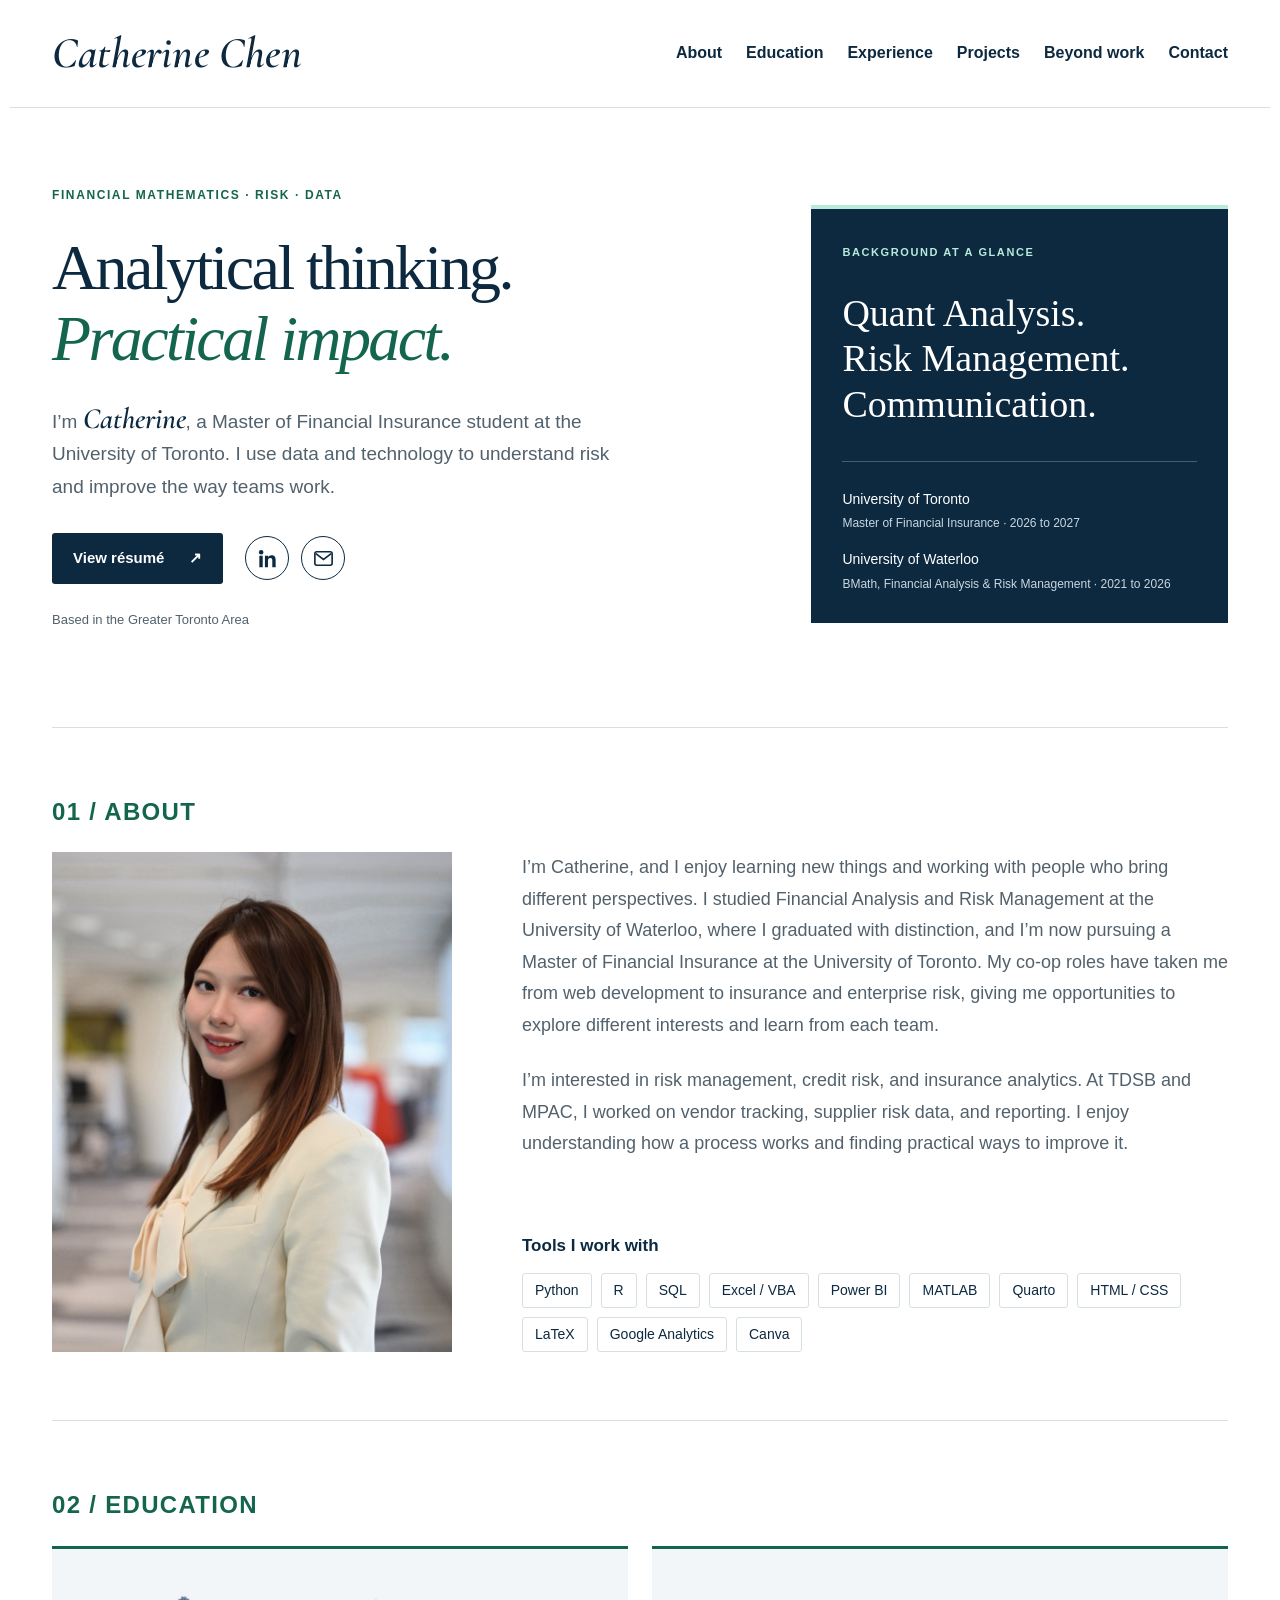
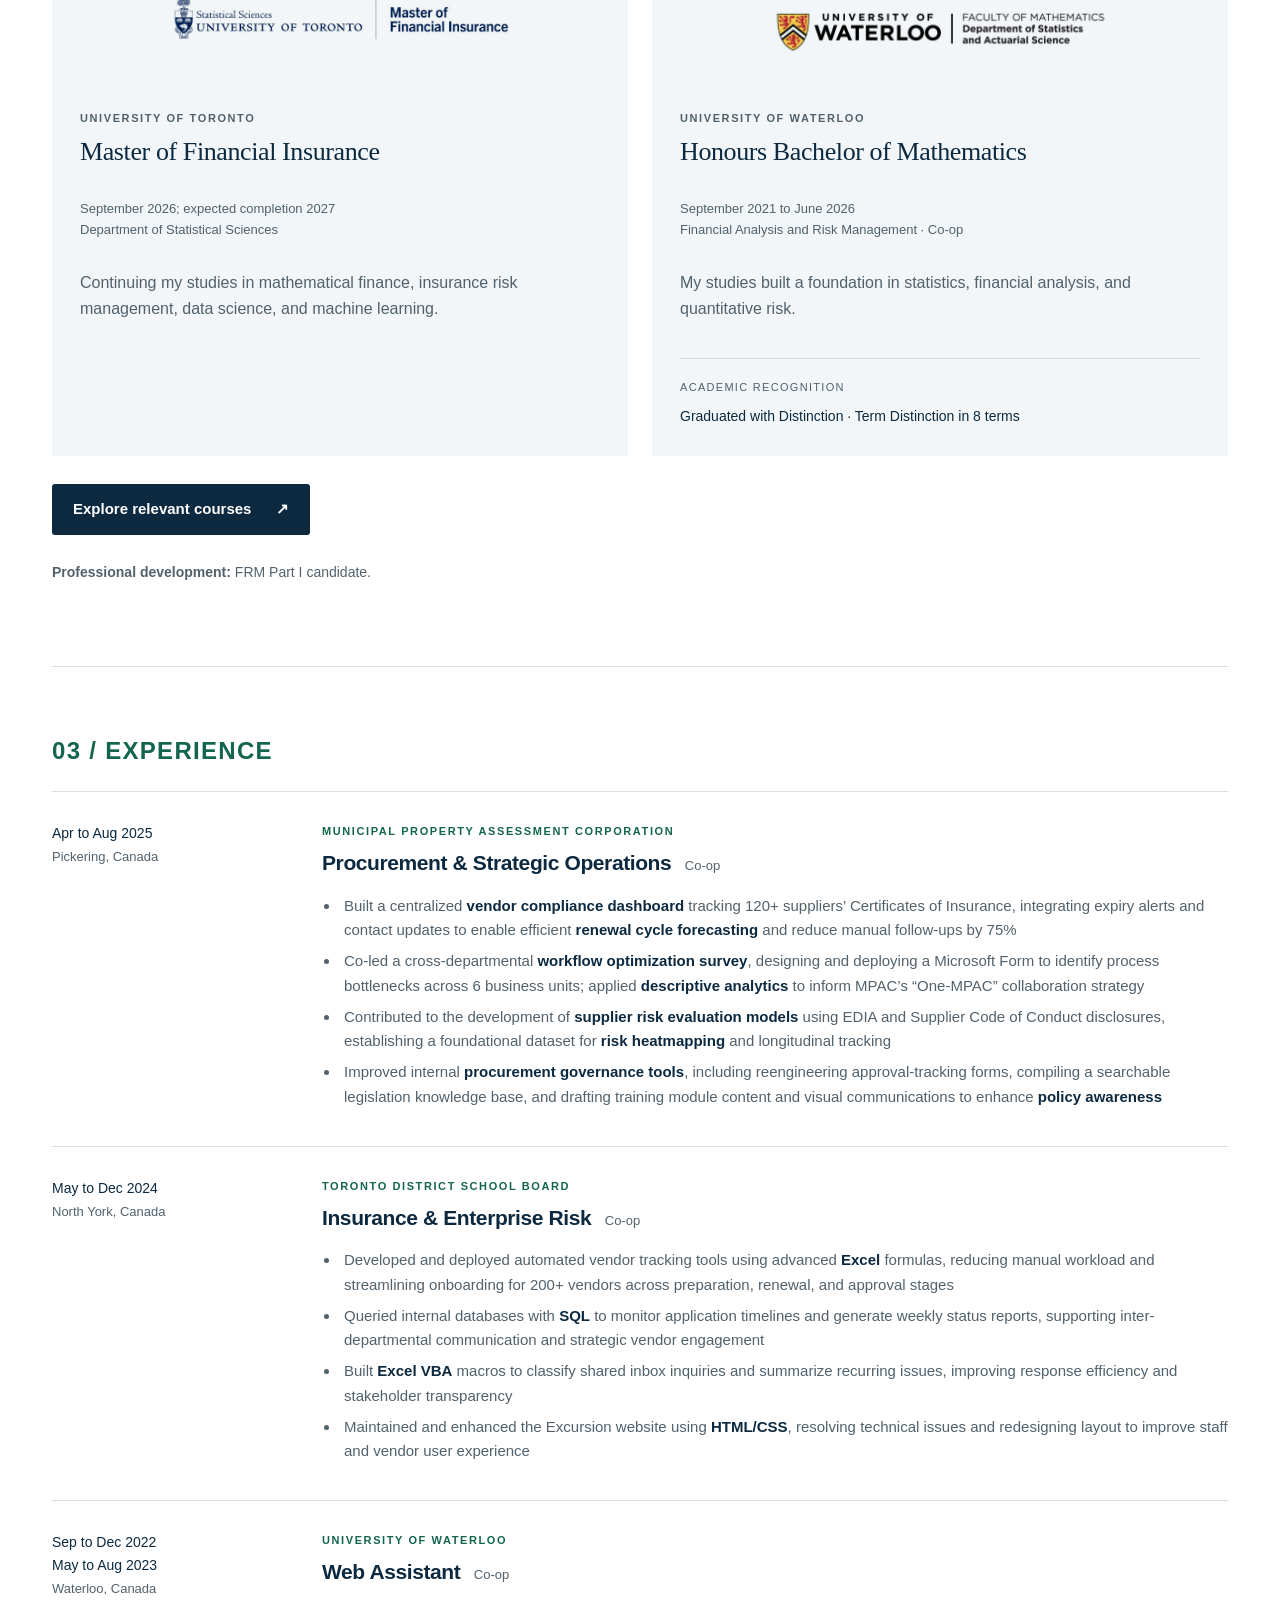
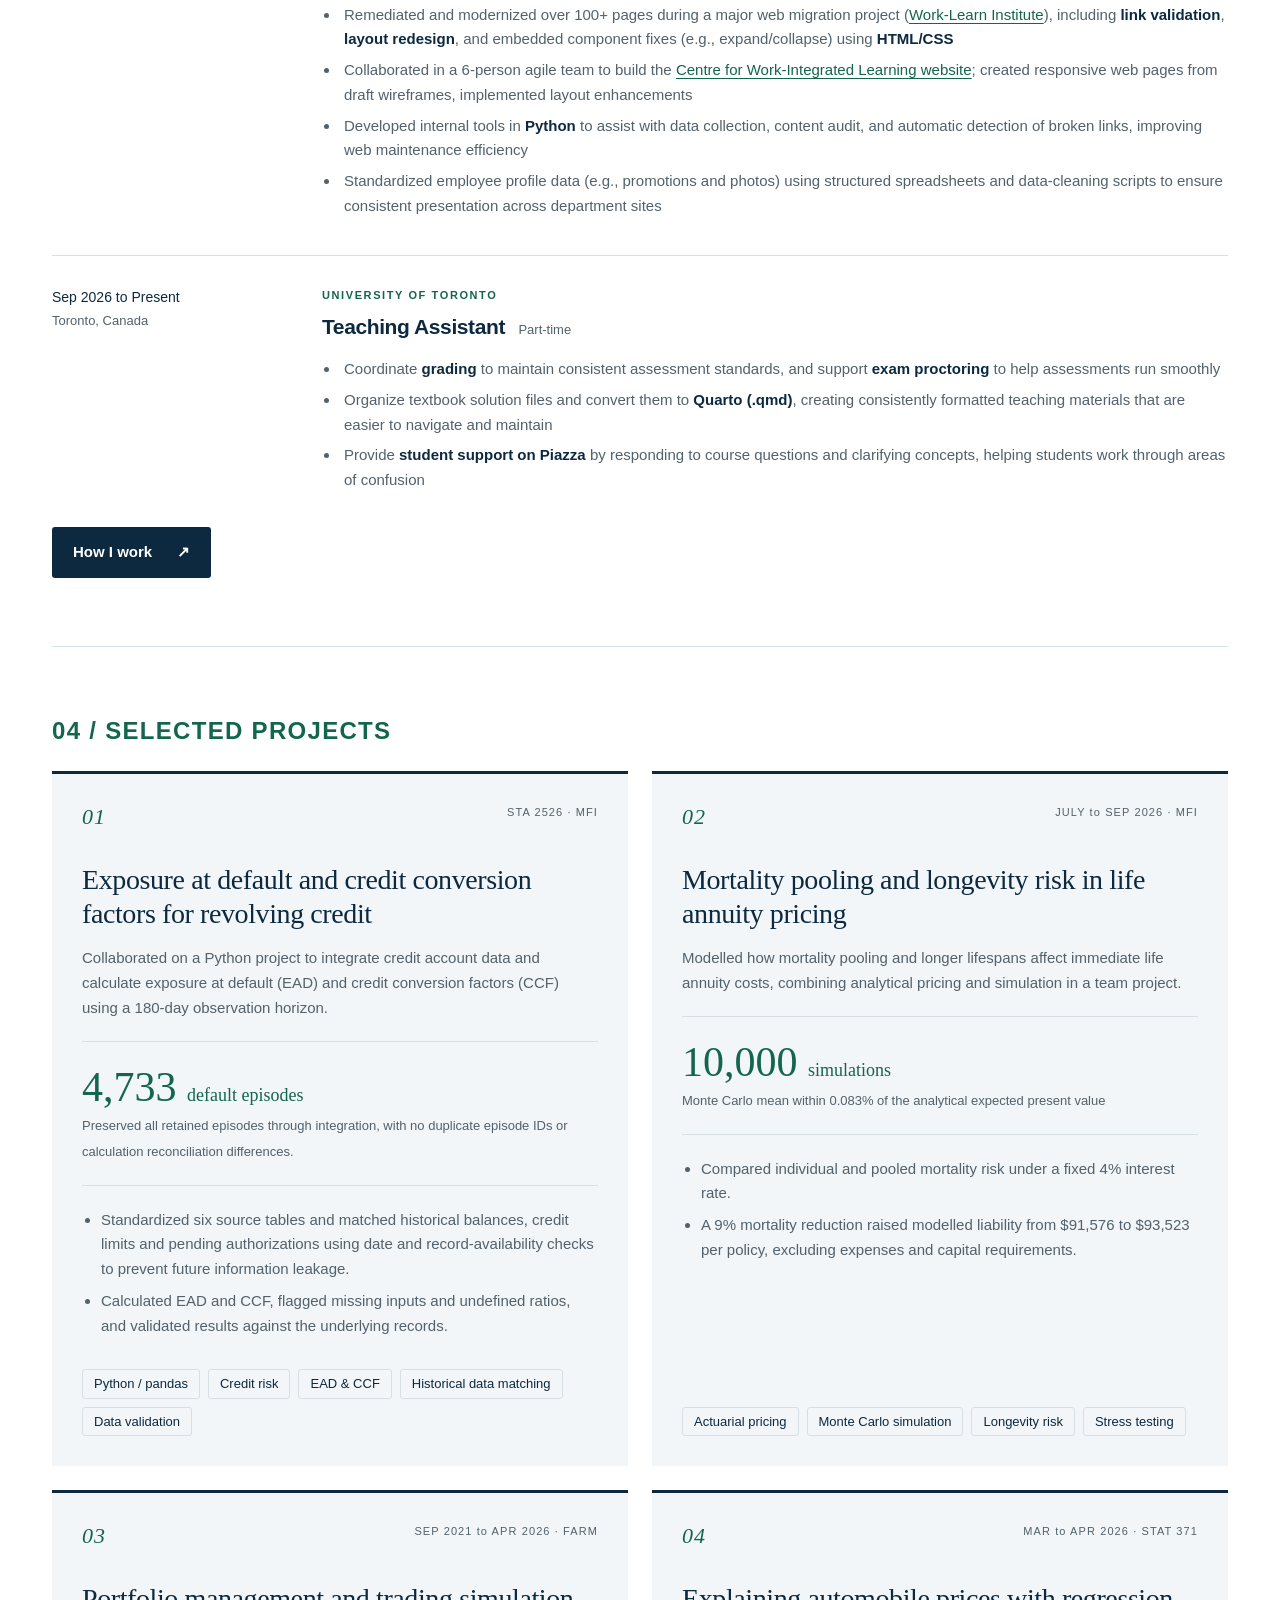
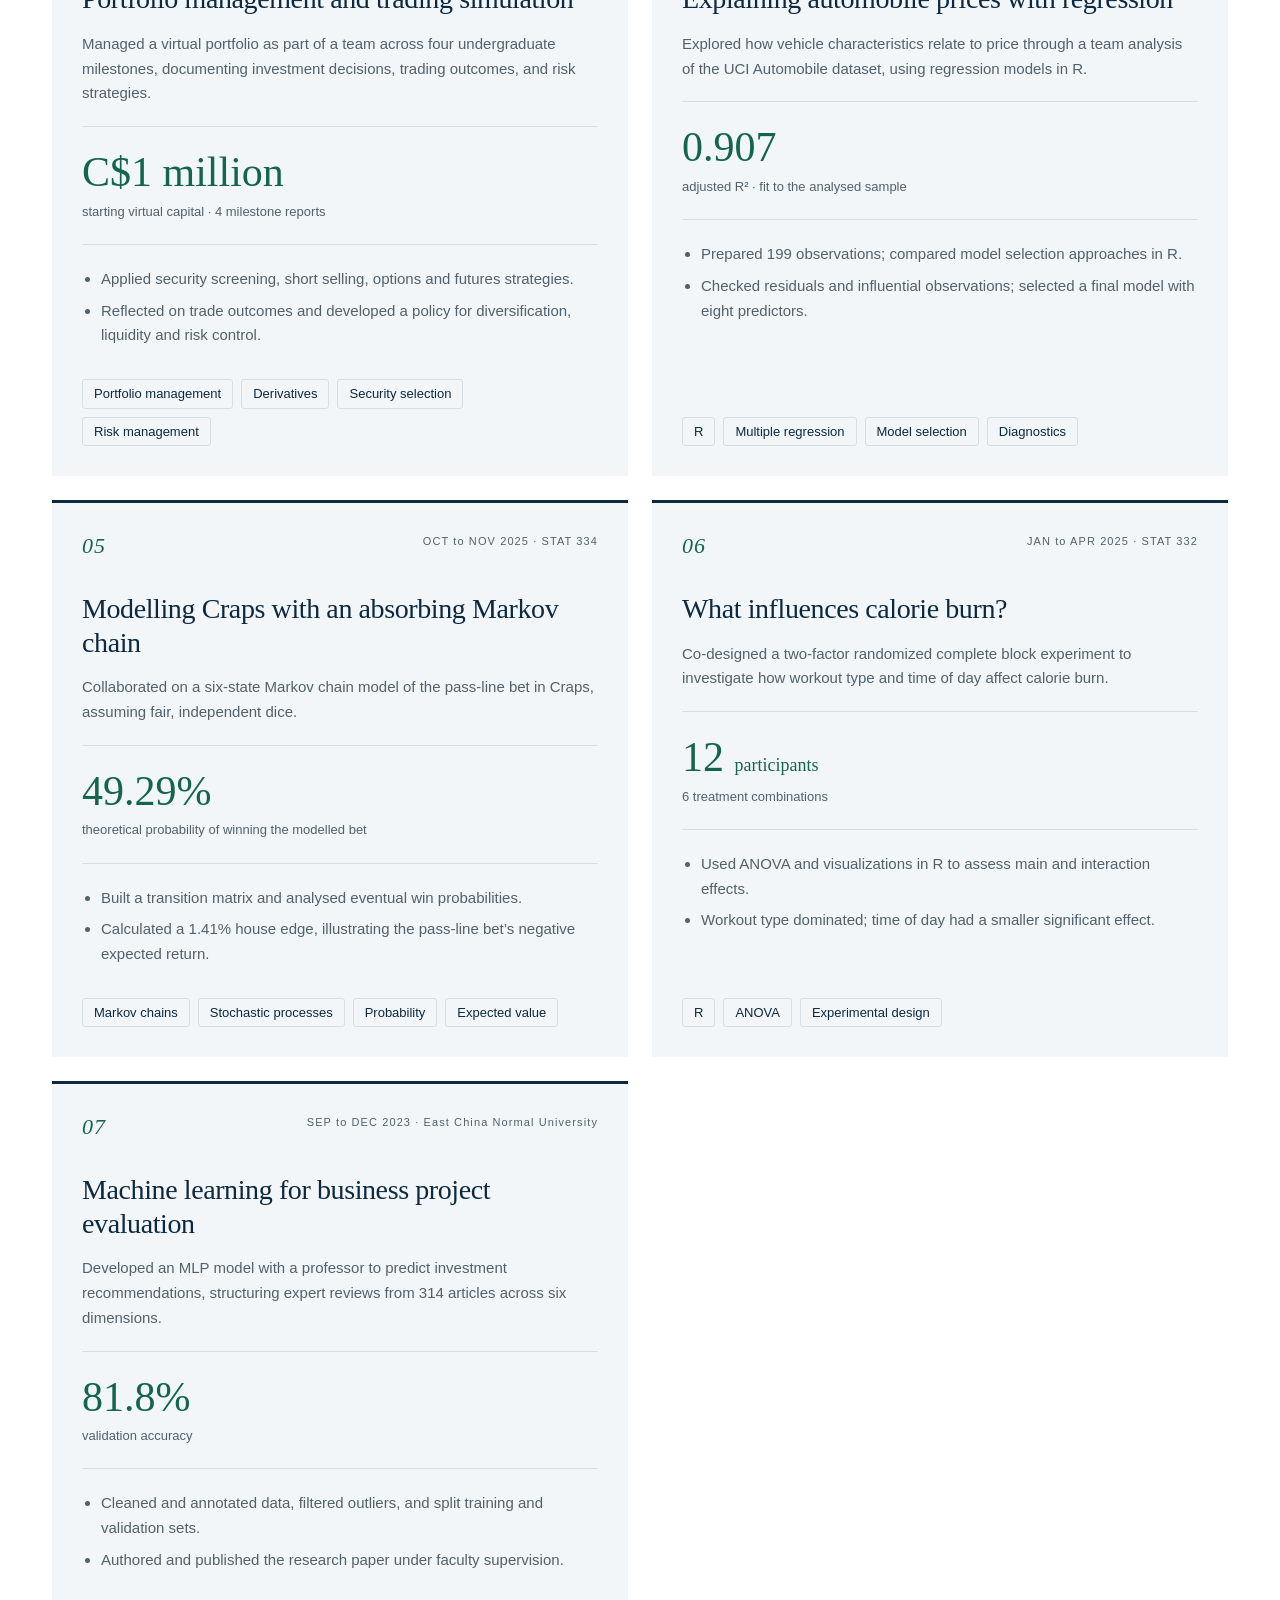
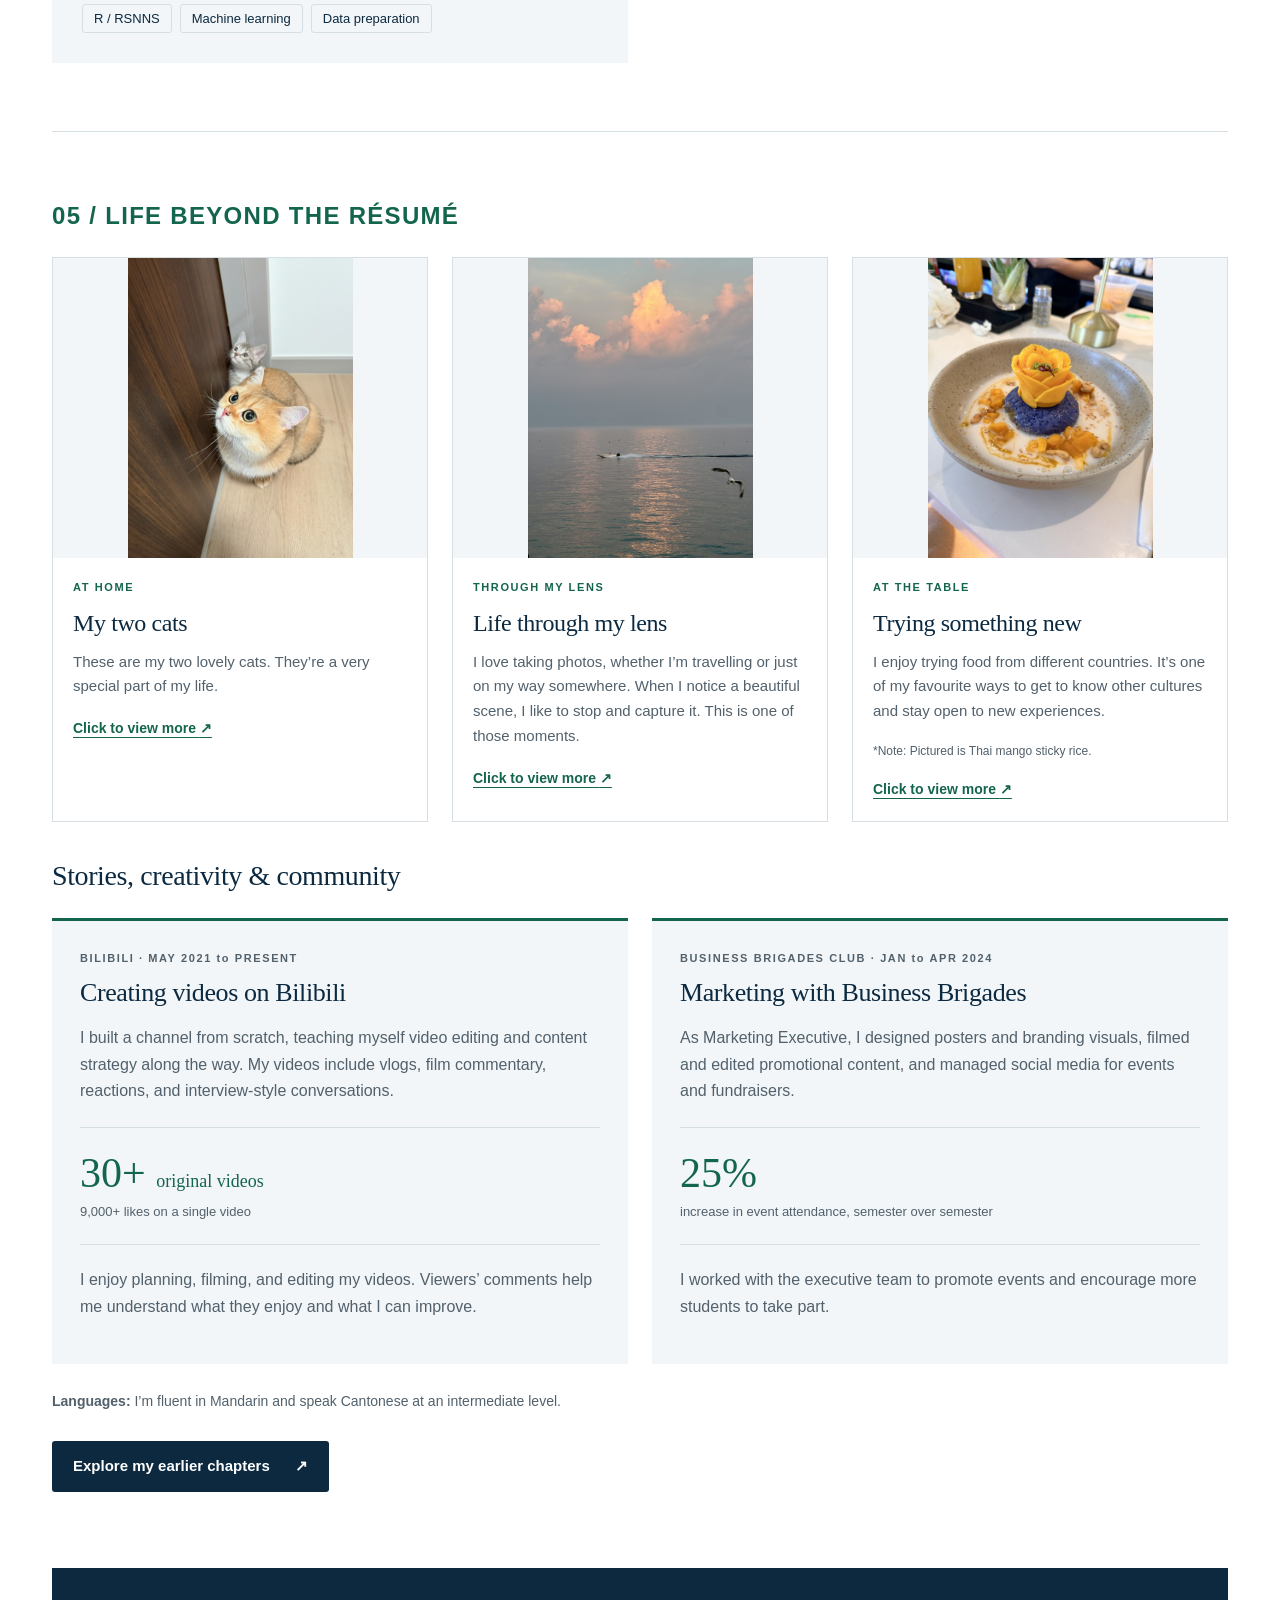
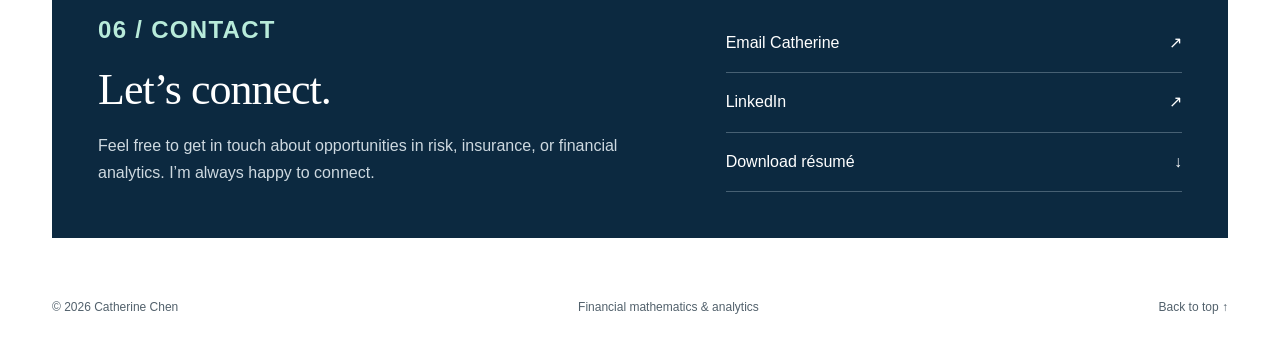
==== commit bcb59a86: "Add files via upload" ====
--- a/index.html
+++ b/index.html
@@ -143,20 +143,6 @@
 <div class="timeline">
 <article class="role">
 <div class="role-meta">
-<p>Sep 2026 to Present</p><span>Toronto, Canada</span>
-</div>
-<div>
-<p class="company">UNIVERSITY OF TORONTO</p>
-<h3>Teaching Assistant</h3>
-<ul>
-<li>Coordinate <strong>grading</strong> to maintain consistent assessment standards, and support <strong>exam proctoring</strong> to help assessments run smoothly</li>
-<li>Organize textbook solution files and convert them to <strong>Quarto (.qmd)</strong>, creating consistently formatted teaching materials that are easier to navigate and maintain</li>
-<li>Provide <strong>student support on Piazza</strong> by responding to course questions and clarifying concepts, helping students work through areas of confusion</li>
-</ul>
-</div>
-</article>
-<article class="role">
-<div class="role-meta">
 <p>Apr to Aug 2025</p><span>Pickering, Canada</span>
 </div>
 <div>
@@ -198,6 +184,20 @@
 <li>Collaborated in a 6-person agile team to build the <a class="inline-link" href="https://uwaterloo.ca/centre-for-work-integrated-learning/" target="_blank" rel="noopener noreferrer">Centre for Work-Integrated Learning website</a>; created responsive web pages from draft wireframes, implemented layout enhancements</li>
 <li>Developed internal tools in <strong>Python</strong> to assist with data collection, content audit, and automatic detection of broken links, improving web maintenance efficiency</li>
 <li>Standardized employee profile data (e.g., promotions and photos) using structured spreadsheets and data-cleaning scripts to ensure consistent presentation across department sites</li>
+</ul>
+</div>
+</article>
+<article class="role">
+<div class="role-meta">
+<p>Sep 2026 to Present</p><span>Toronto, Canada</span>
+</div>
+<div>
+<p class="company">UNIVERSITY OF TORONTO</p>
+<h3>Teaching Assistant <span>Part-time</span></h3>
+<ul>
+<li>Coordinate <strong>grading</strong> to maintain consistent assessment standards, and support <strong>exam proctoring</strong> to help assessments run smoothly</li>
+<li>Organize textbook solution files and convert them to <strong>Quarto (.qmd)</strong>, creating consistently formatted teaching materials that are easier to navigate and maintain</li>
+<li>Provide <strong>student support on Piazza</strong> by responding to course questions and clarifying concepts, helping students work through areas of confusion</li>
 </ul>
 </div>
 </article>
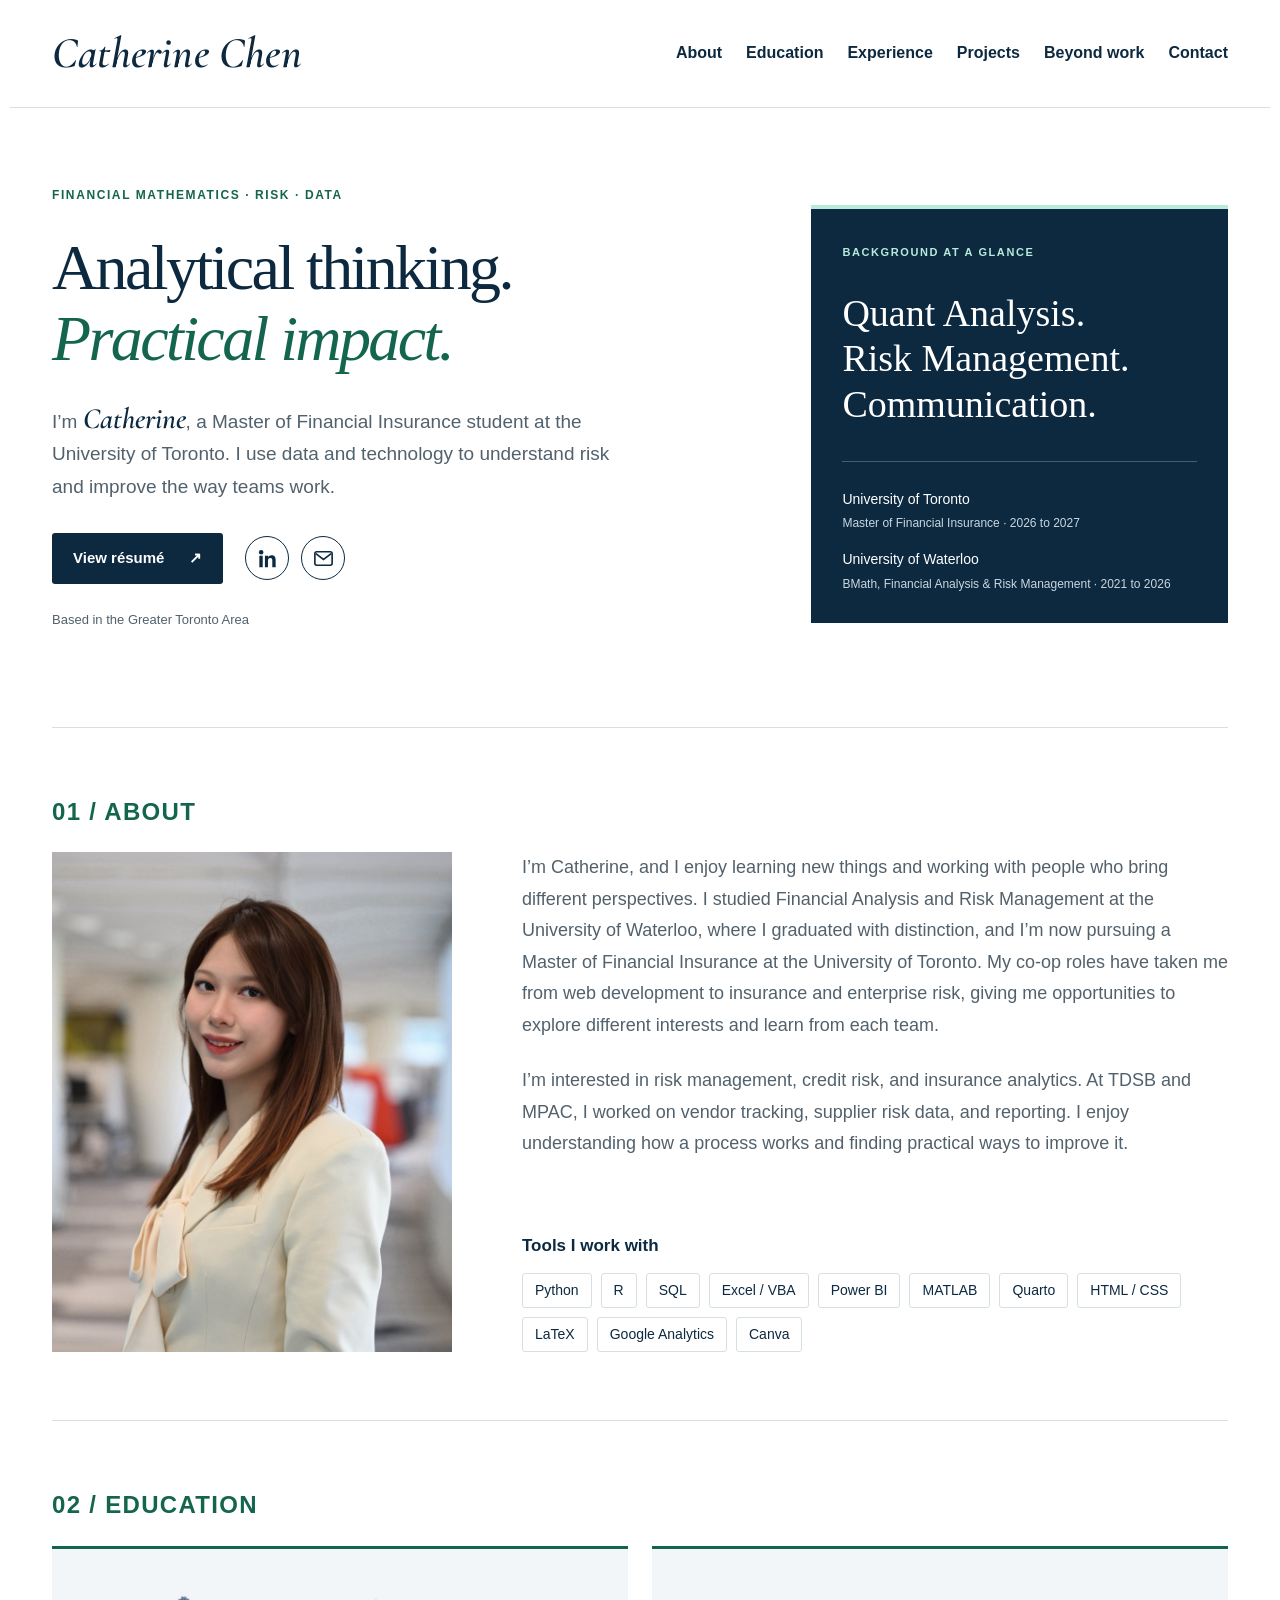
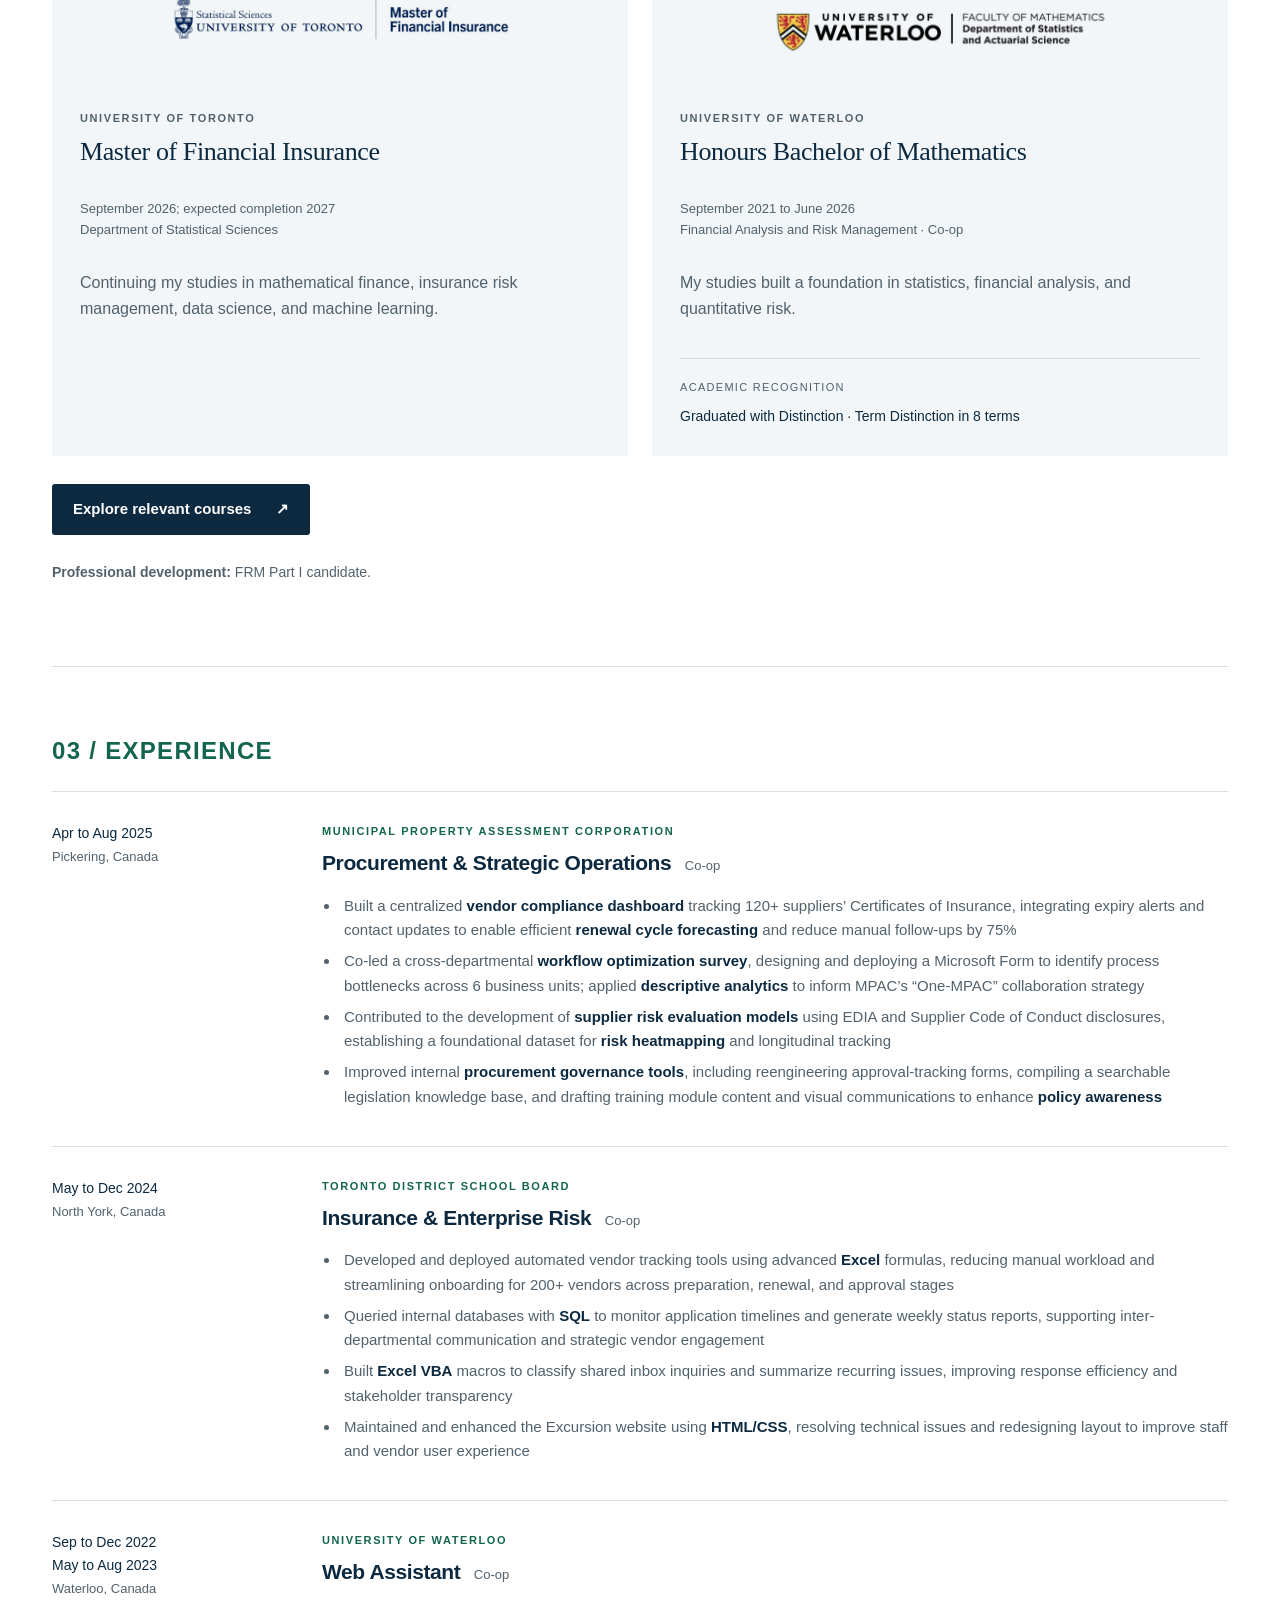
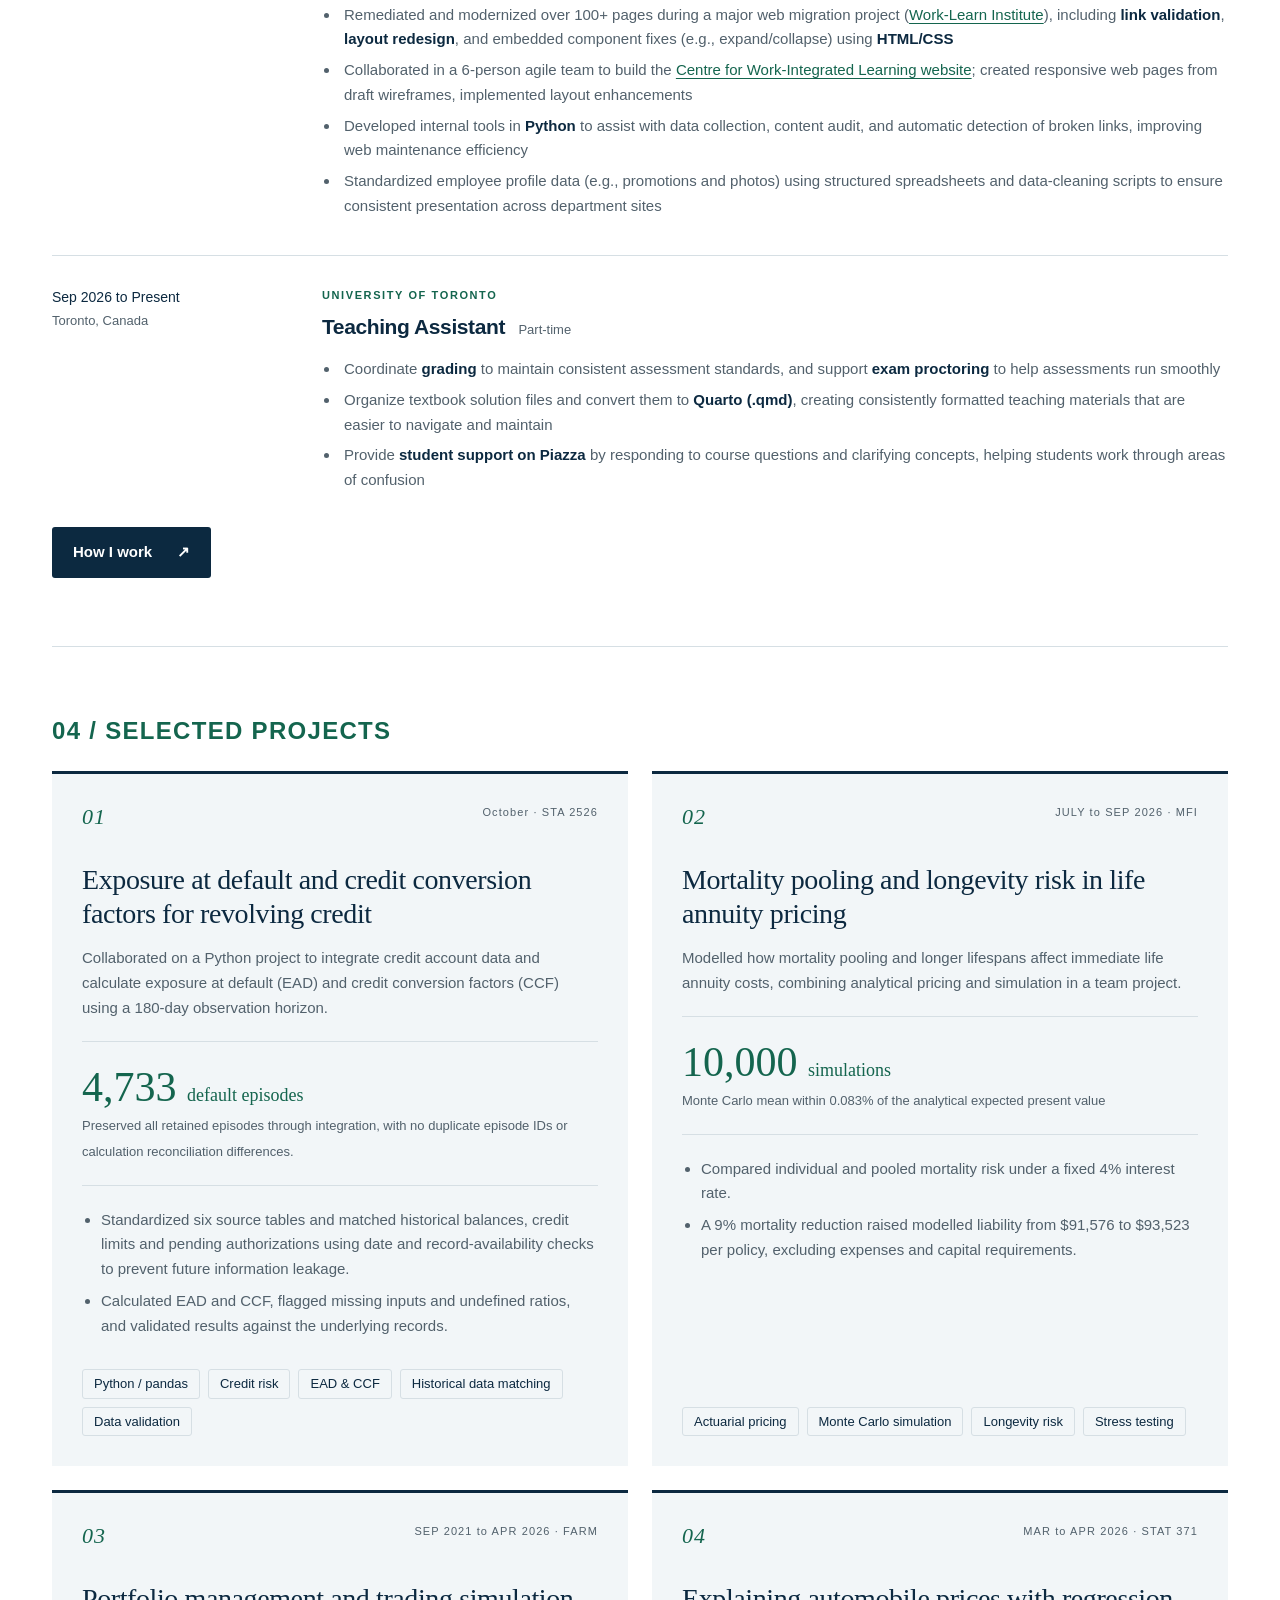
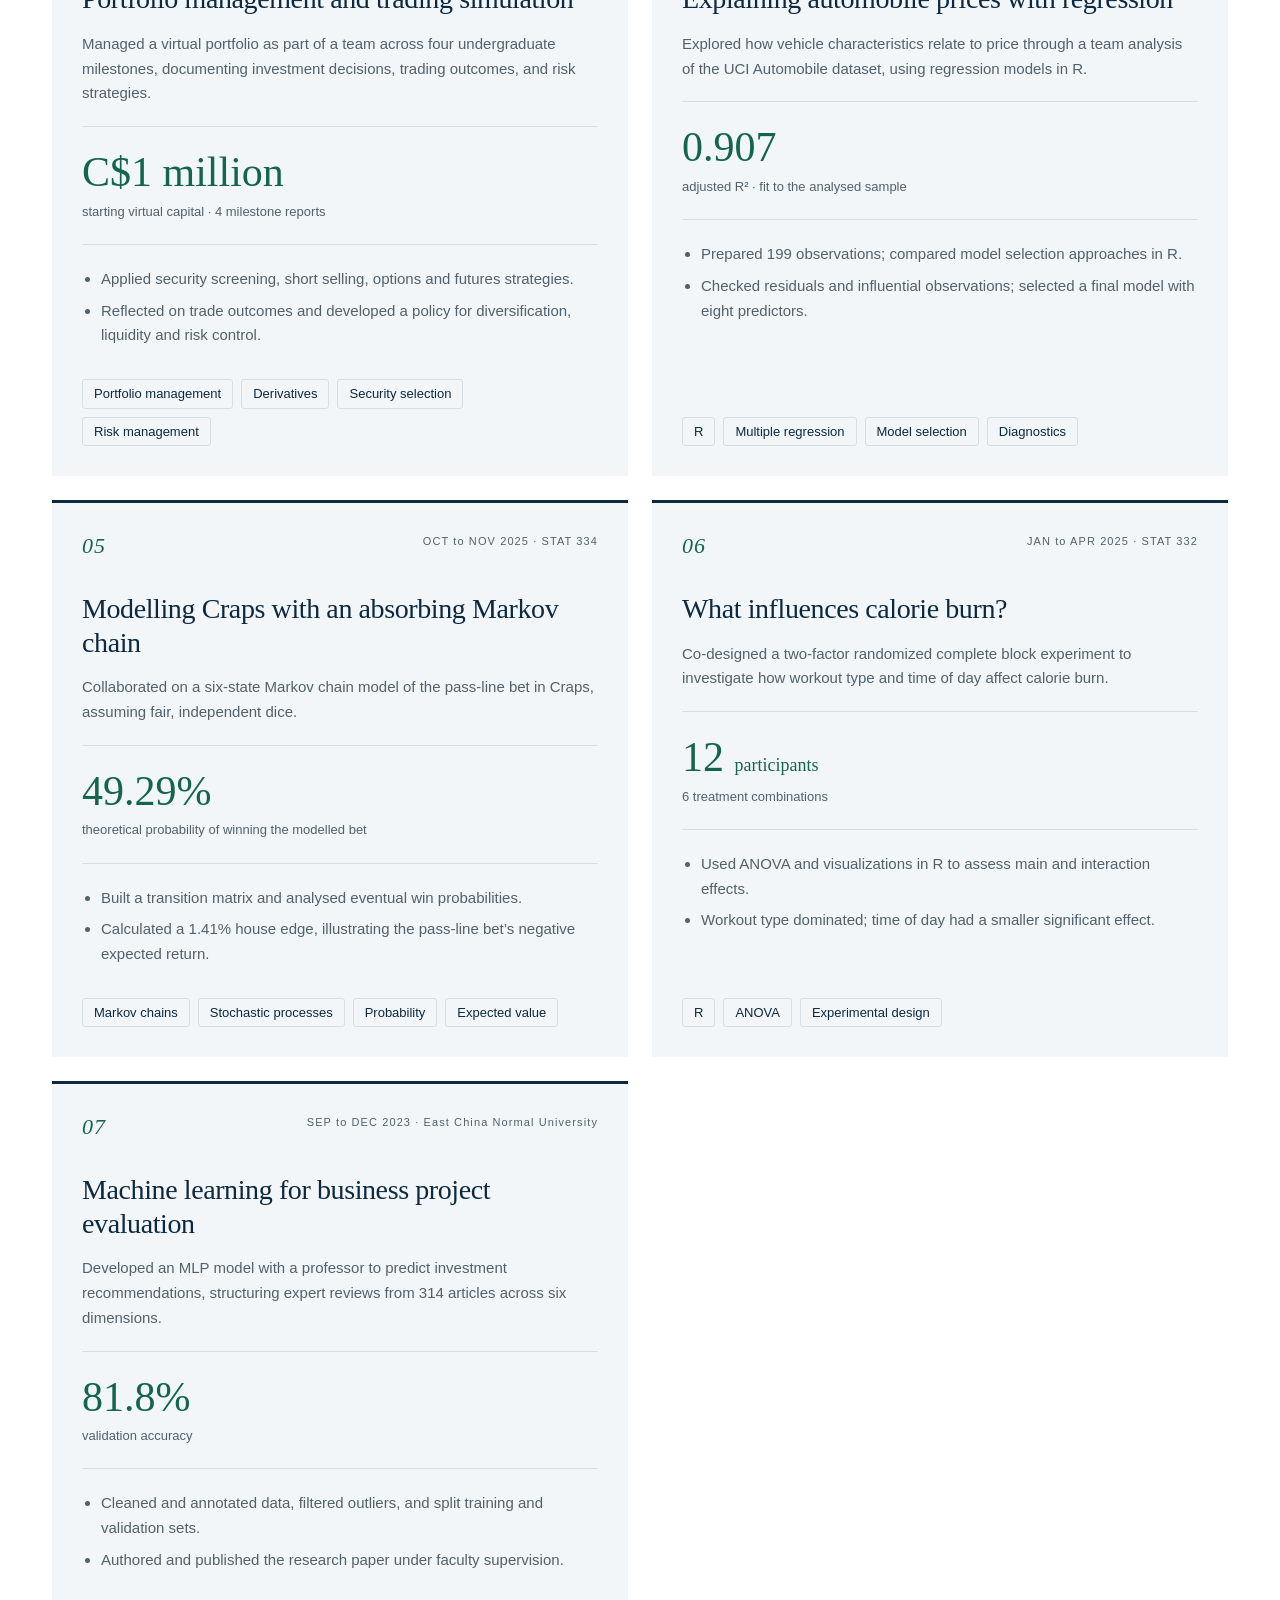
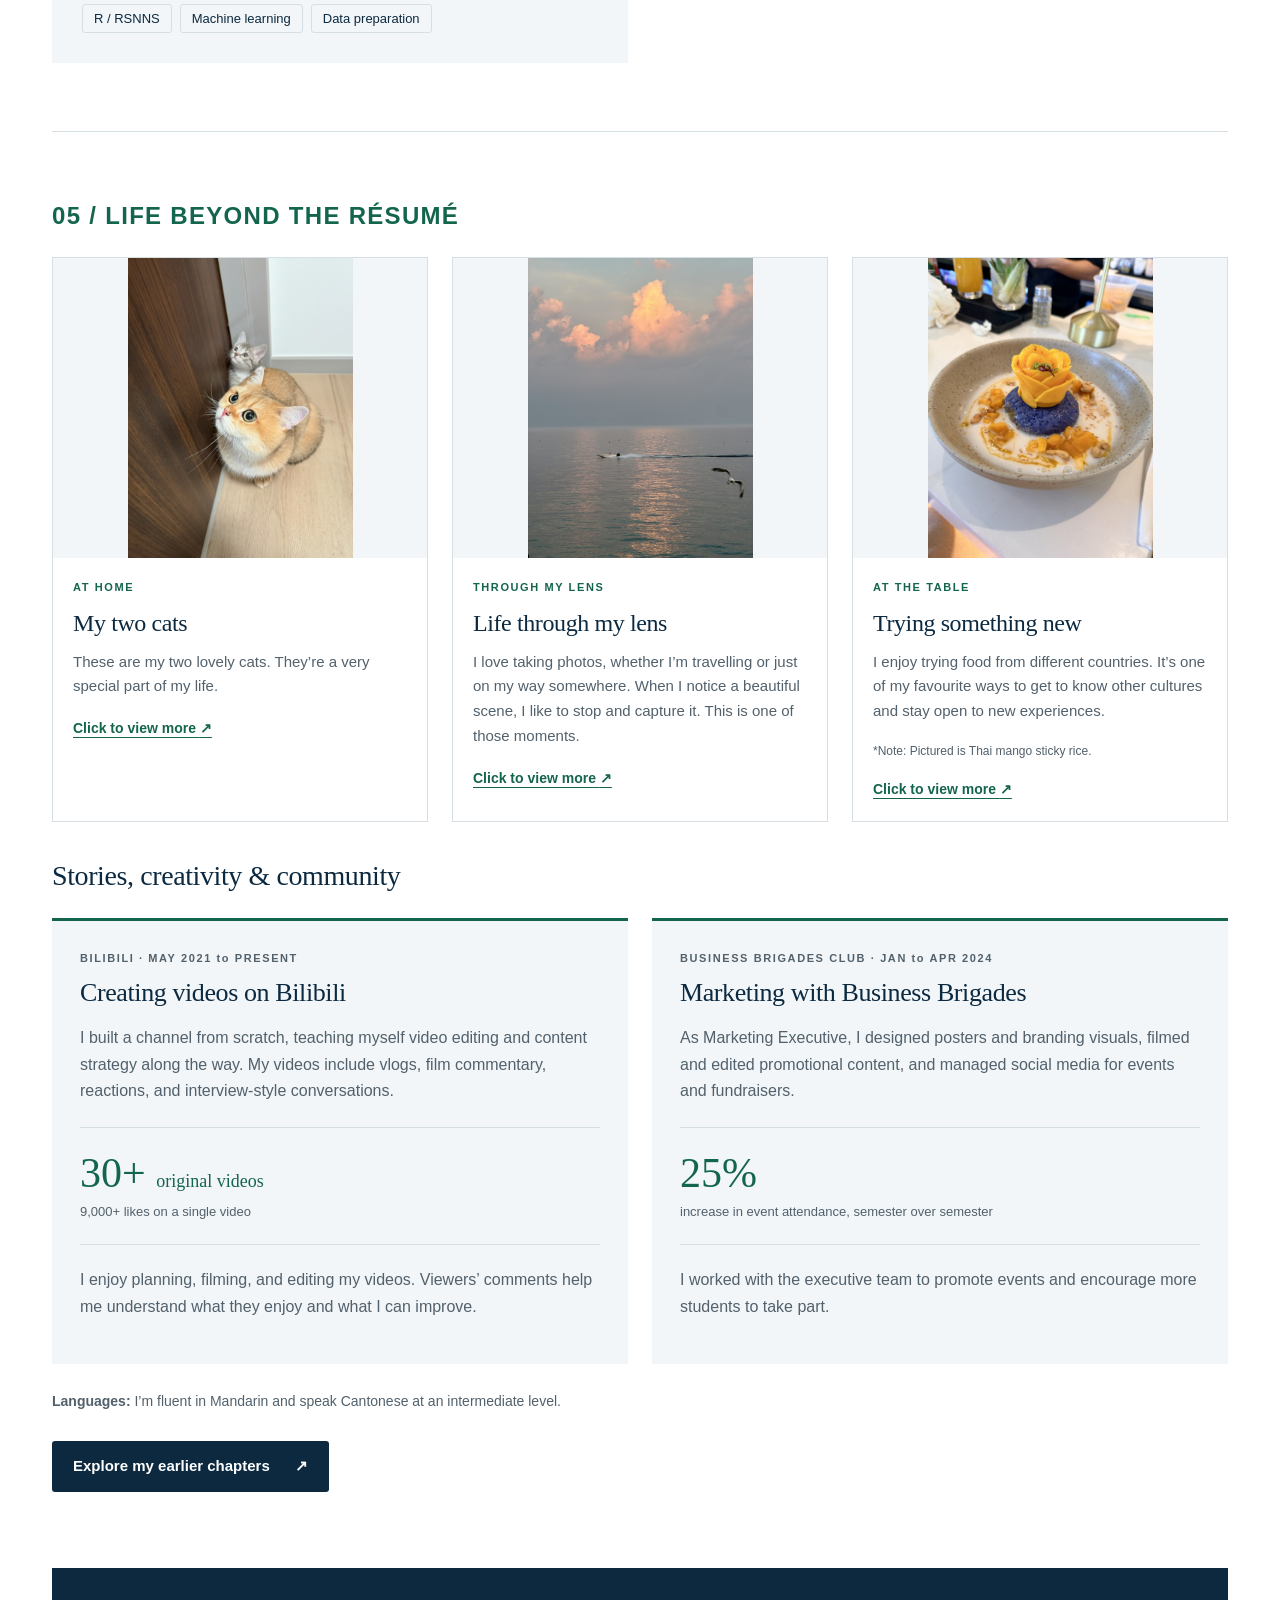
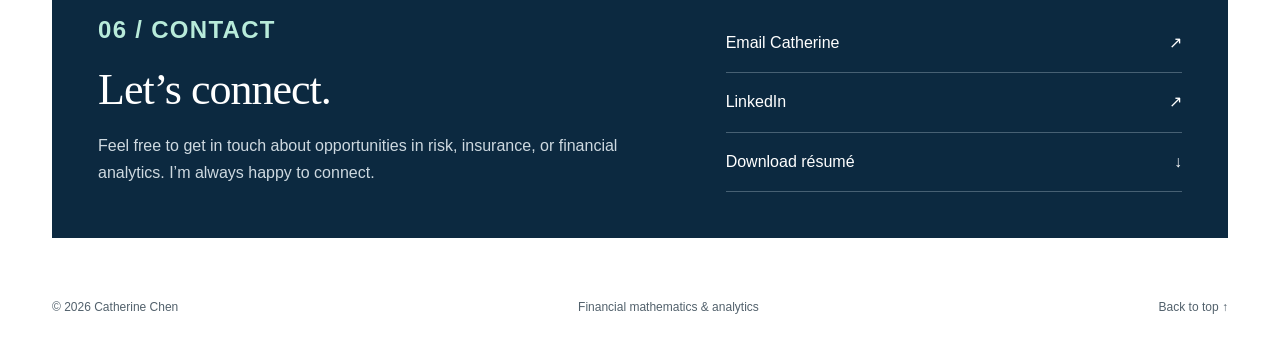
==== commit 28860816: "Update index.html" ====
--- a/index.html
+++ b/index.html
@@ -209,7 +209,7 @@
 <div class="section-heading"><h2 class="section-number">04 / SELECTED PROJECTS</h2></div>
 <div class="project-grid">
 <article class="project" id="ead-ccf-project">
-<div class="project-top"><span>01</span><span>STA 2526 · MFI</span></div>
+<div class="project-top"><span>01</span><span>October · STA 2526</span></div>
 <h3>Exposure at default and credit conversion factors for revolving credit</h3>
 <p>Collaborated on a Python project to integrate credit account data and calculate exposure at default (EAD) and credit conversion factors (CCF) using a 180-day observation horizon.</p>
 <div class="metric"><strong>4,733 <small>default episodes</small></strong><span>Preserved all retained episodes through integration, with no duplicate episode IDs or calculation reconciliation differences.</span></div>
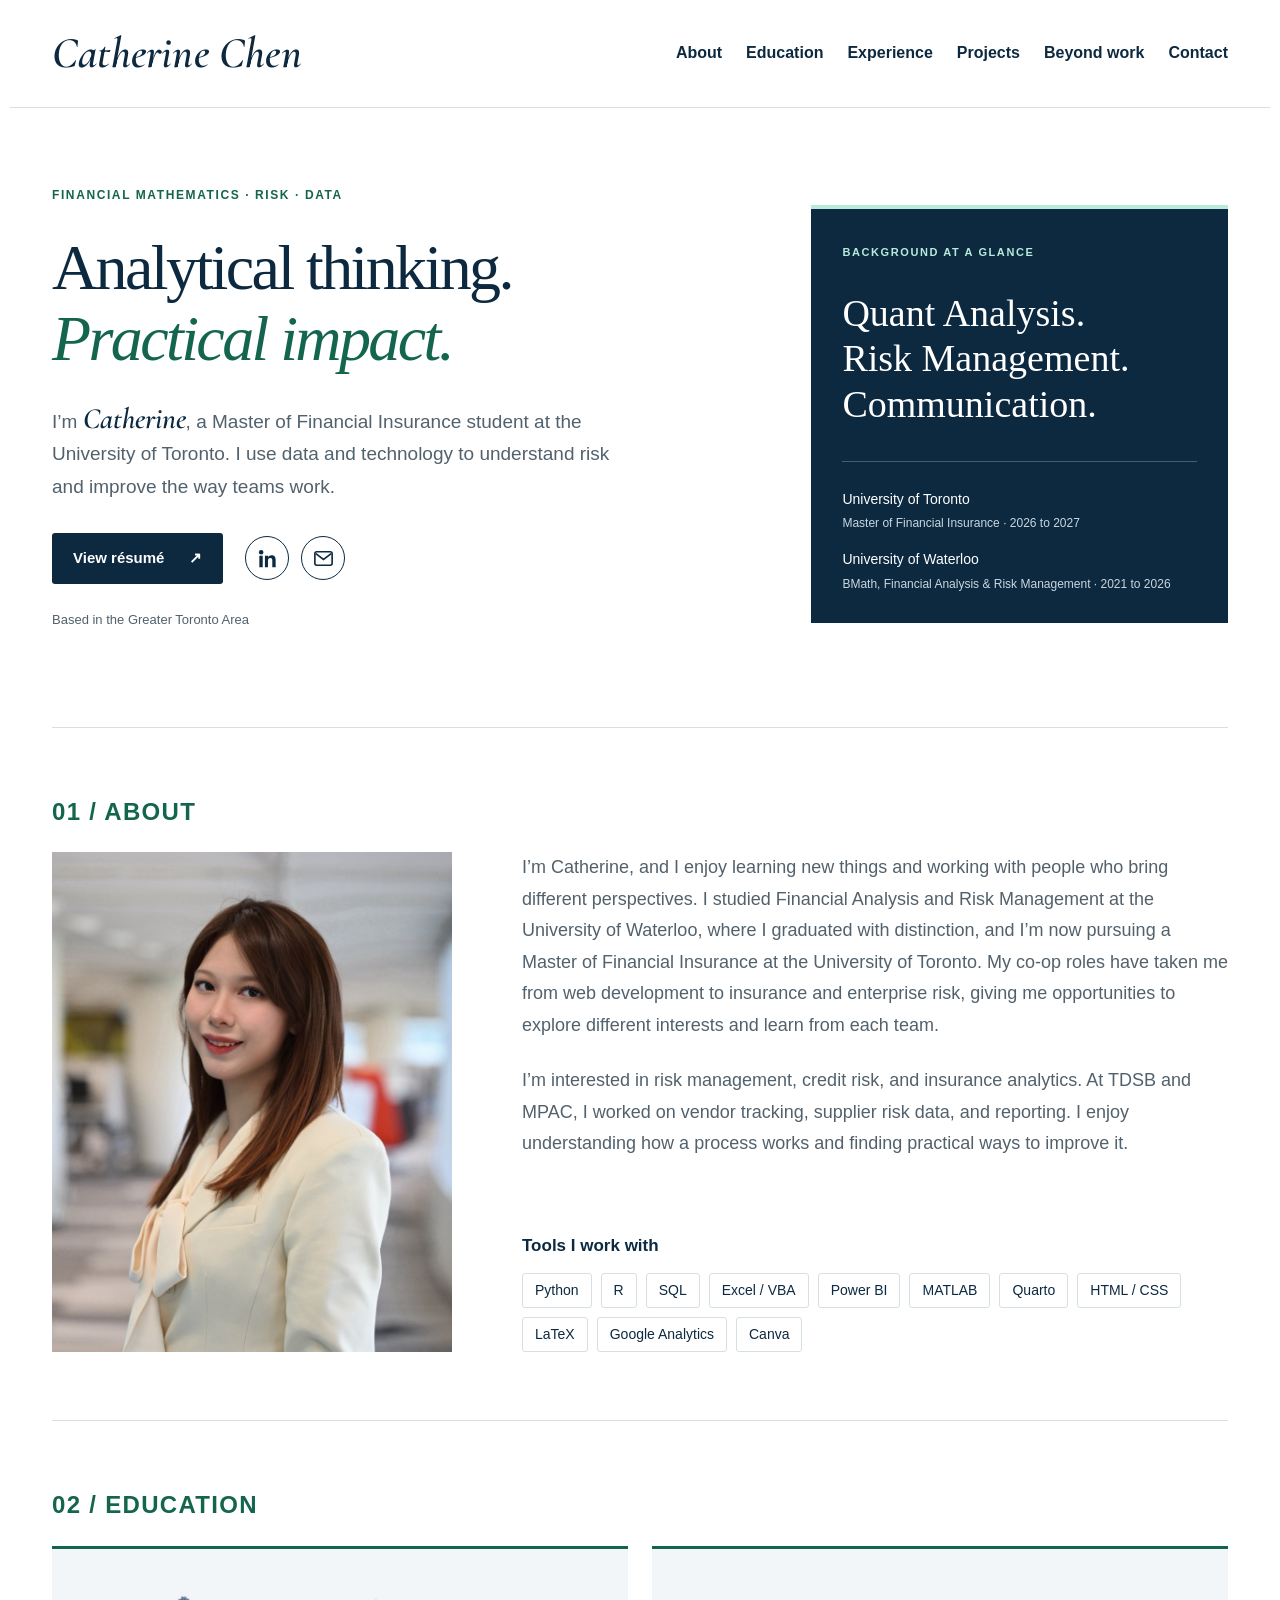
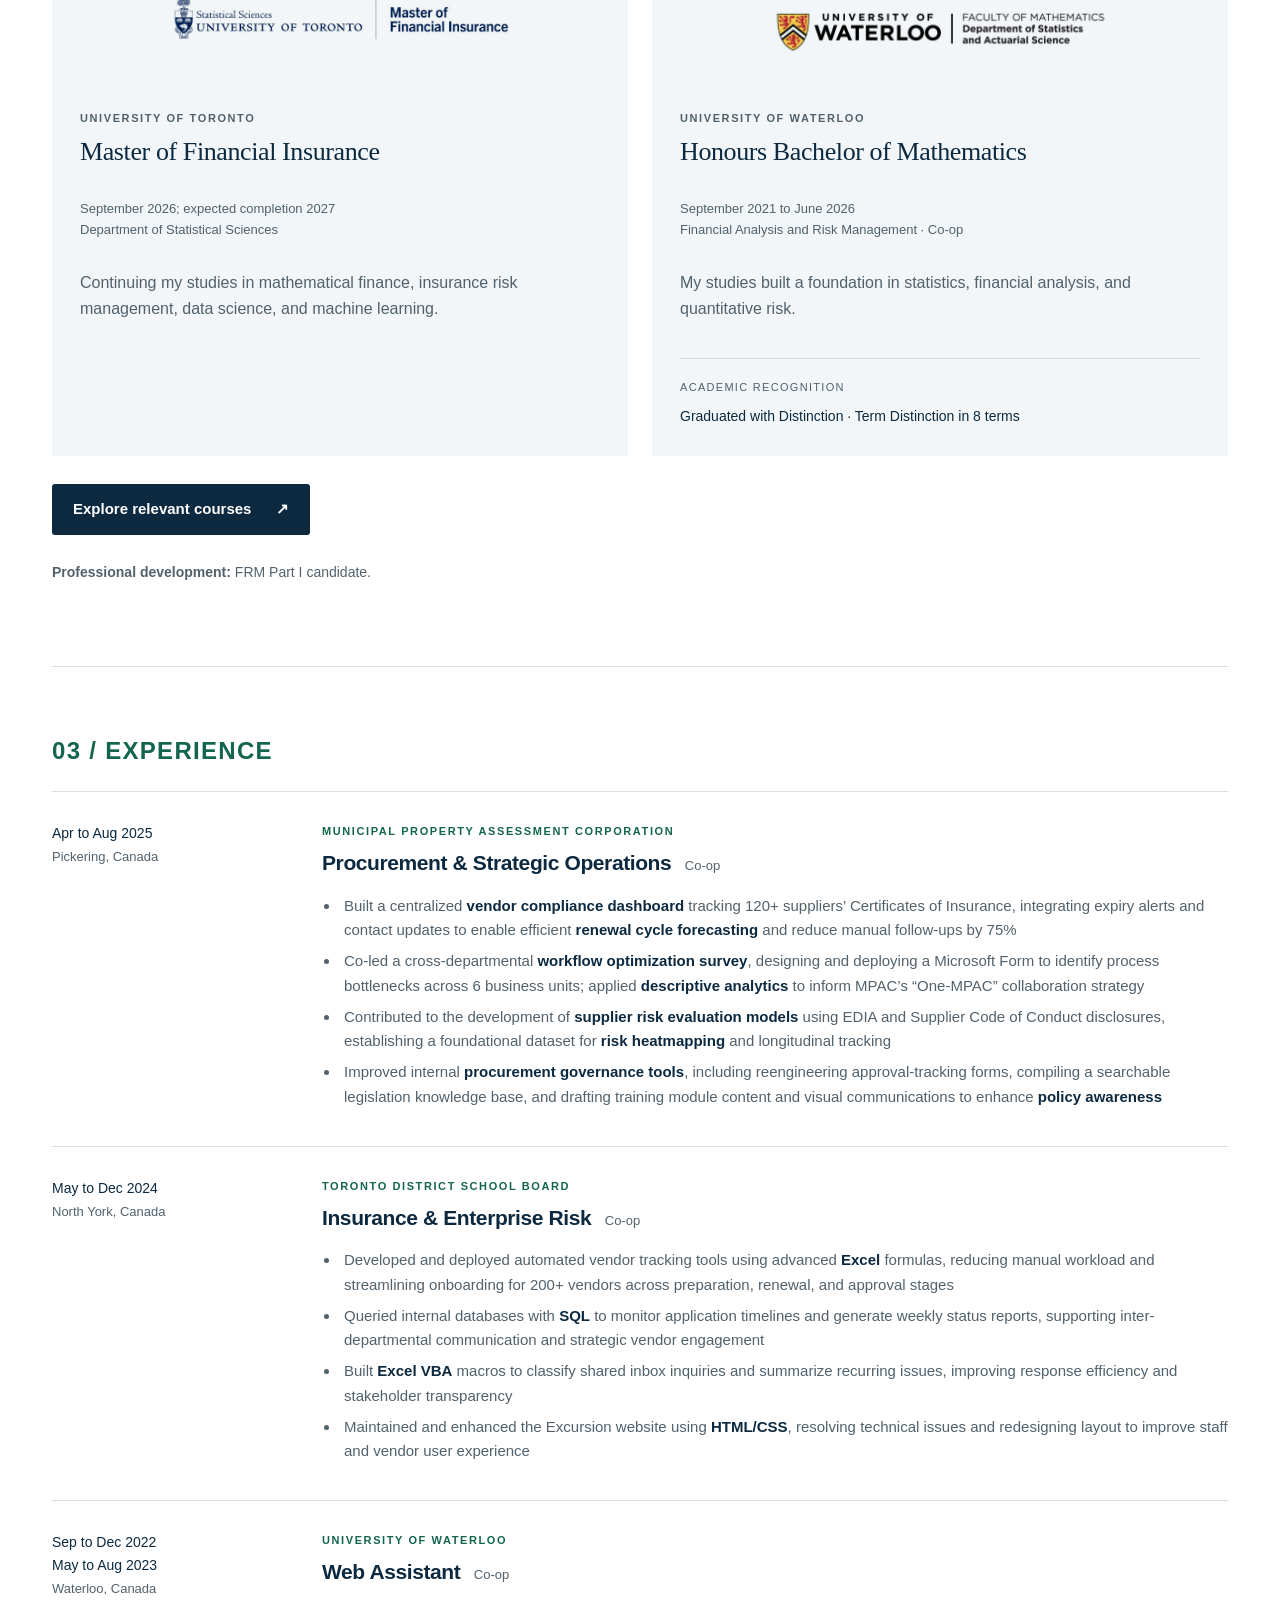
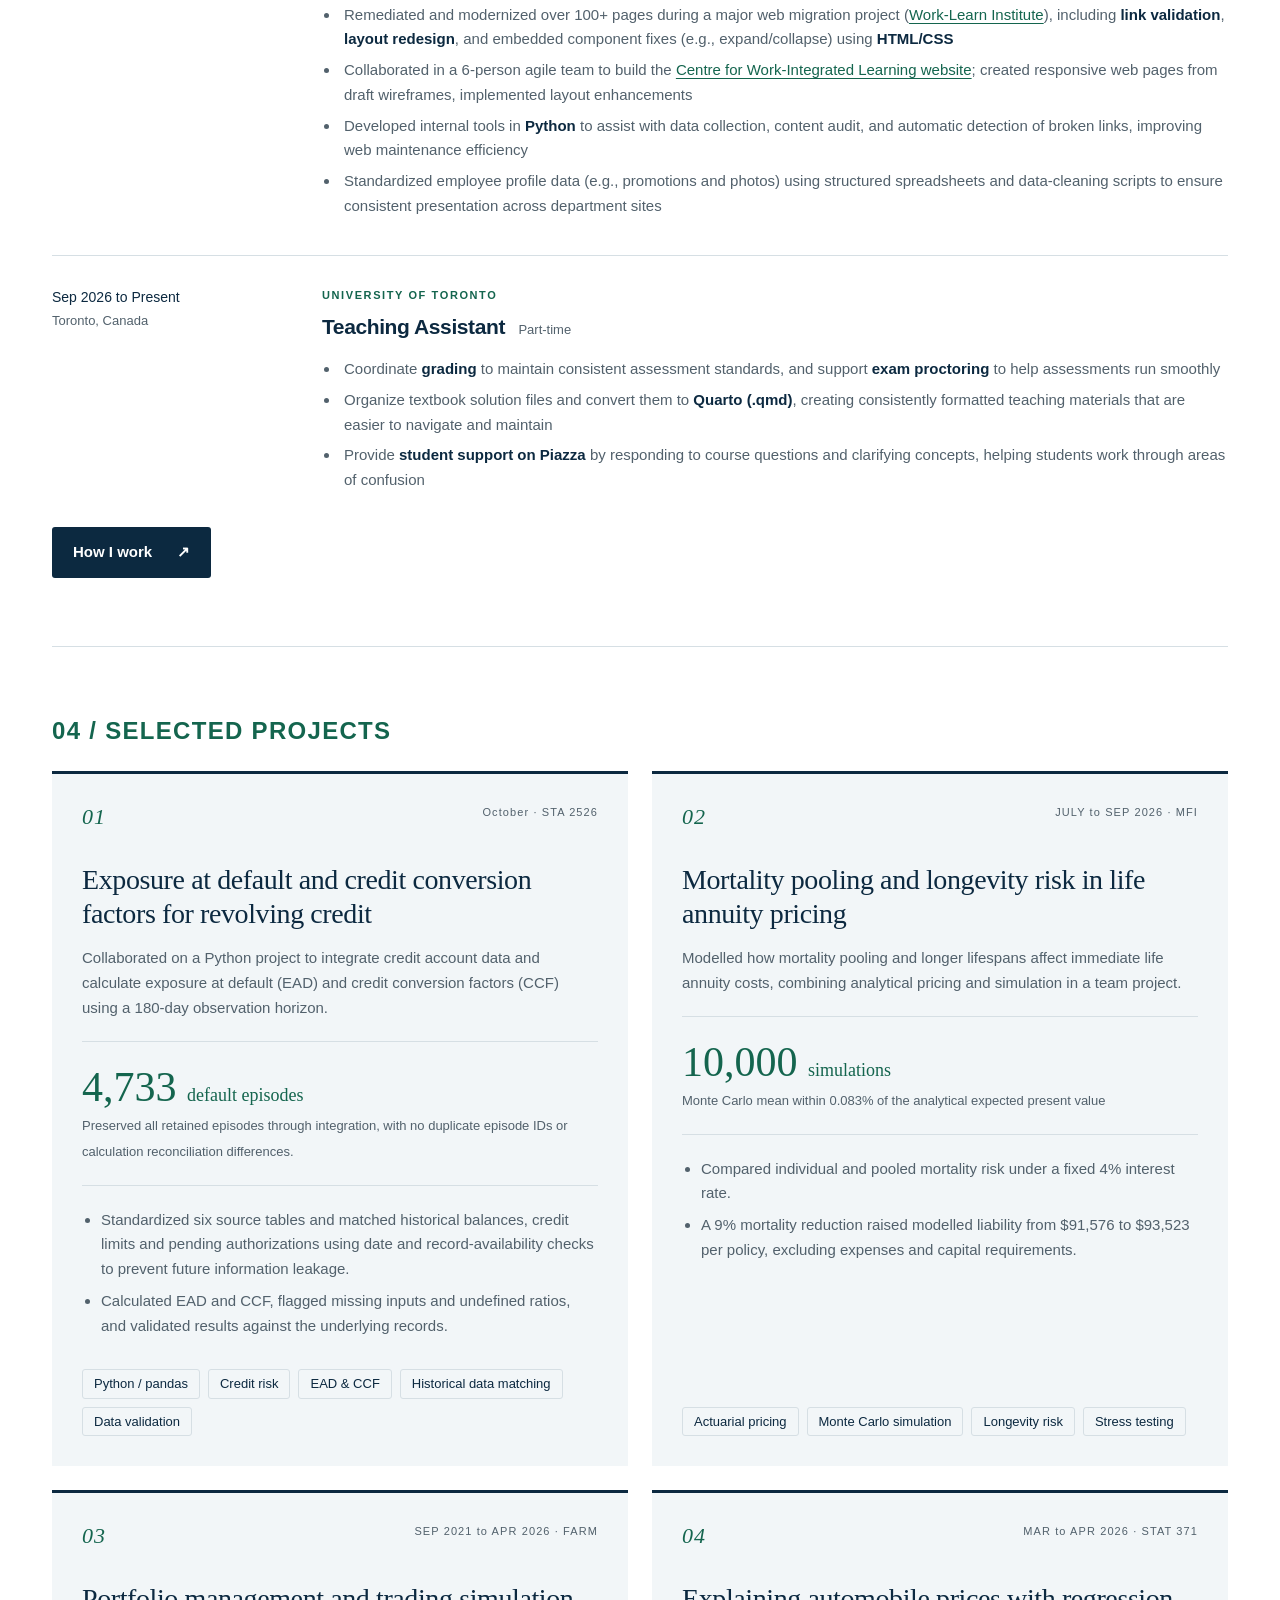
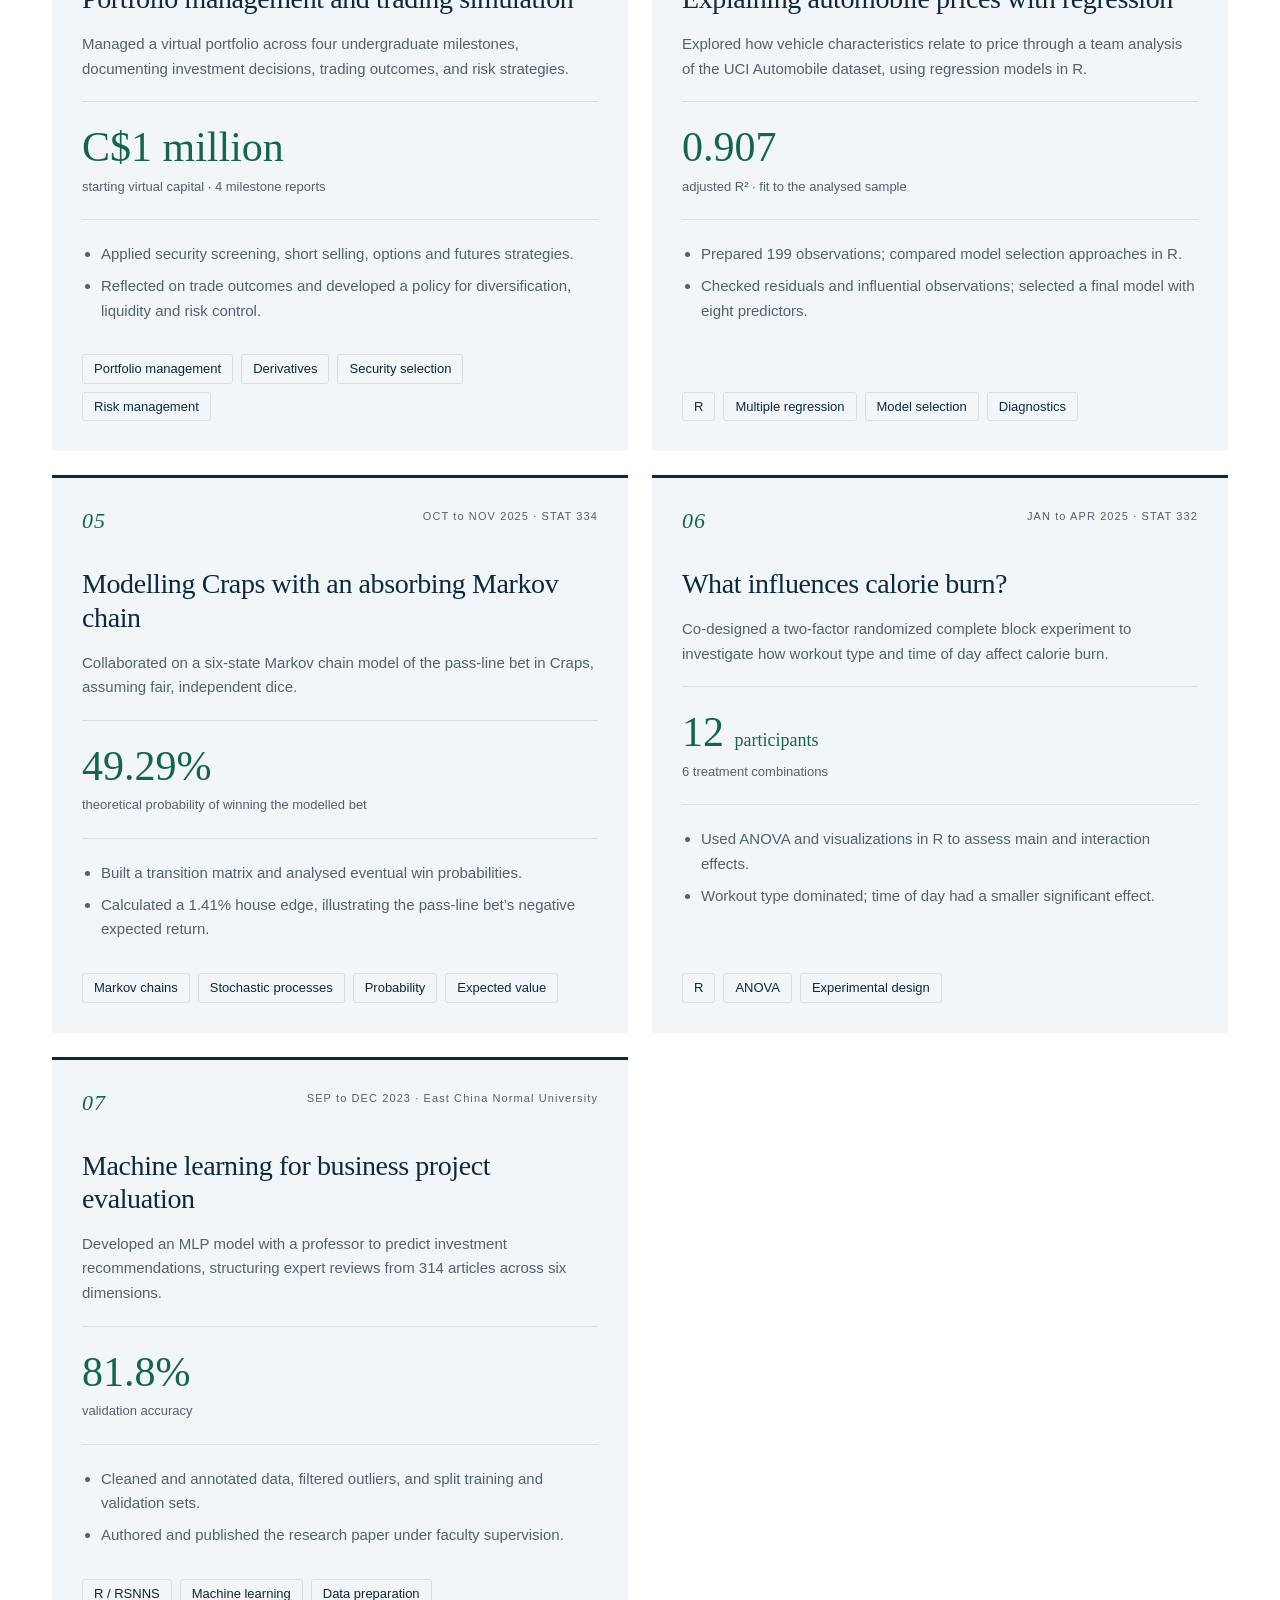
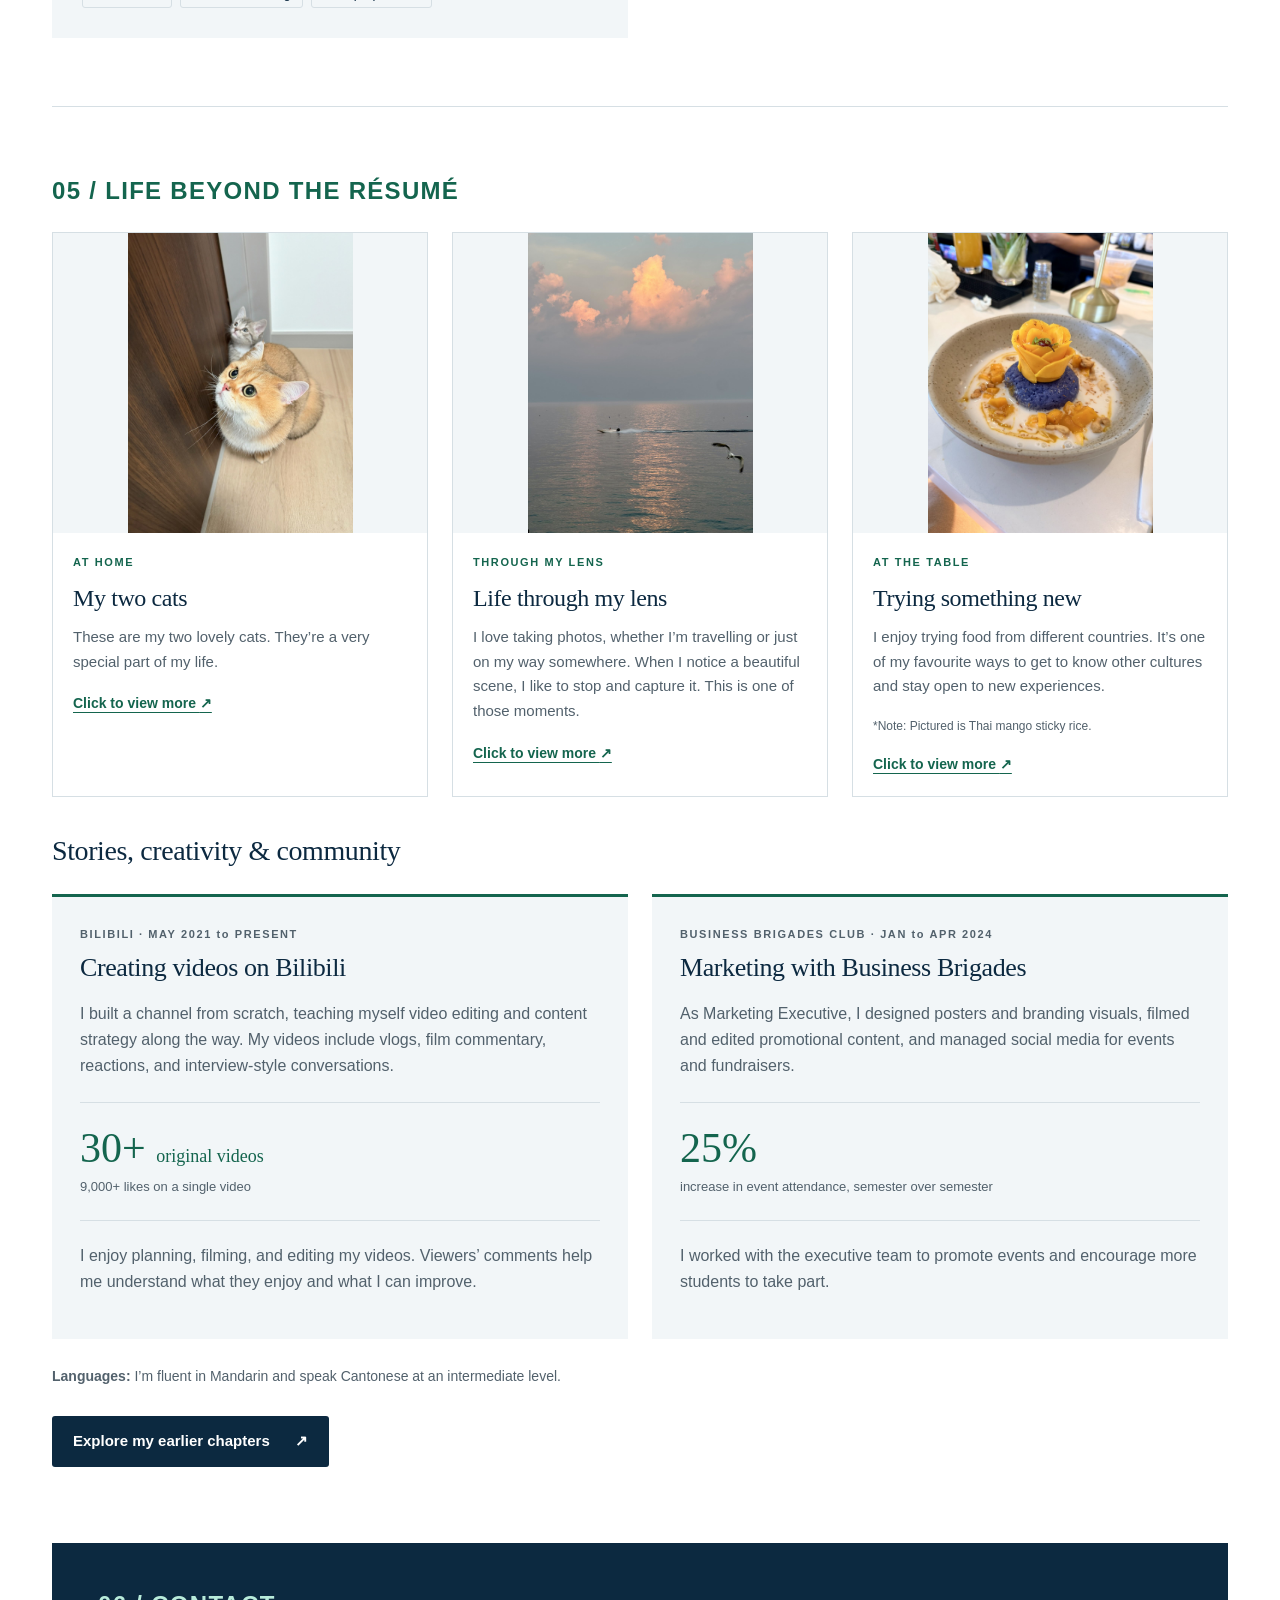
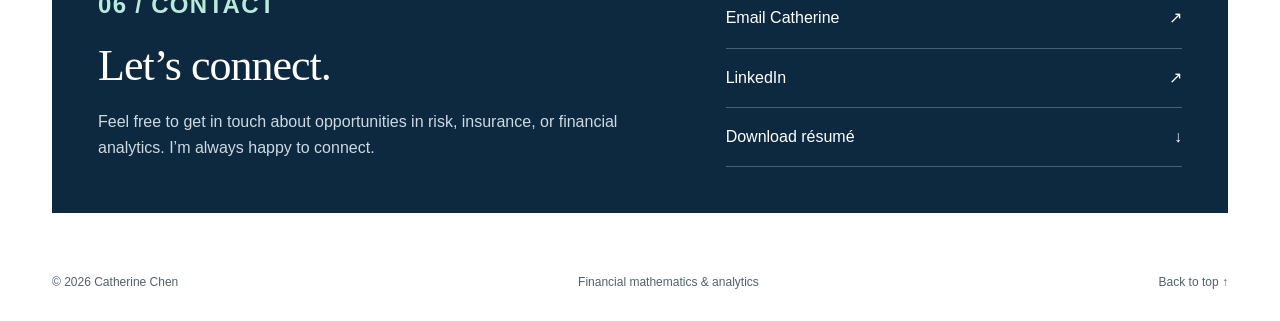
==== commit 024c79d4: "Update index.html" ====
--- a/index.html
+++ b/index.html
@@ -224,7 +224,7 @@
 <ul class="project-findings"><li>Compared individual and pooled mortality risk under a fixed 4% interest rate.</li><li>A 9% mortality reduction raised modelled liability from $91,576 to $93,523 per policy, excluding expenses and capital requirements.</li></ul>
 <ul class="tags"><li>Actuarial pricing</li><li>Monte Carlo simulation</li><li>Longevity risk</li><li>Stress testing</li></ul>
 </article>
-<article class="project"><div class="project-top"><span>03</span><span>SEP 2021 to APR 2026 · FARM</span></div><h3>Portfolio management and trading simulation</h3><p>Managed a virtual portfolio as part of a team across four undergraduate milestones, documenting investment decisions, trading outcomes, and risk strategies.</p><div class="metric"><strong>C$1 million</strong><span>starting virtual capital · 4 milestone reports</span></div><ul class="project-findings"><li>Applied security screening, short selling, options and futures strategies.</li><li>Reflected on trade outcomes and developed a policy for diversification, liquidity and risk control.</li></ul>
+<article class="project"><div class="project-top"><span>03</span><span>SEP 2021 to APR 2026 · FARM</span></div><h3>Portfolio management and trading simulation</h3><p>Managed a virtual portfolio across four undergraduate milestones, documenting investment decisions, trading outcomes, and risk strategies.</p><div class="metric"><strong>C$1 million</strong><span>starting virtual capital · 4 milestone reports</span></div><ul class="project-findings"><li>Applied security screening, short selling, options and futures strategies.</li><li>Reflected on trade outcomes and developed a policy for diversification, liquidity and risk control.</li></ul>
 <ul class="tags"><li>Portfolio management</li><li>Derivatives</li><li>Security selection</li><li>Risk management</li></ul></article>
 <article class="project" id="stat371-project"><div class="project-top"><span>04</span><span>MAR to APR 2026 · STAT 371</span></div><h3>Explaining automobile prices with regression</h3><p>Explored how vehicle characteristics relate to price through a team analysis of the UCI Automobile dataset, using regression models in R.</p><div class="metric"><strong>0.907</strong><span>adjusted R² · fit to the analysed sample</span></div><ul class="project-findings"><li>Prepared 199 observations; compared model selection approaches in R.</li><li>Checked residuals and influential observations; selected a final model with eight predictors.</li></ul>
 <ul class="tags"><li>R</li><li>Multiple regression</li><li>Model selection</li><li>Diagnostics</li></ul></article>
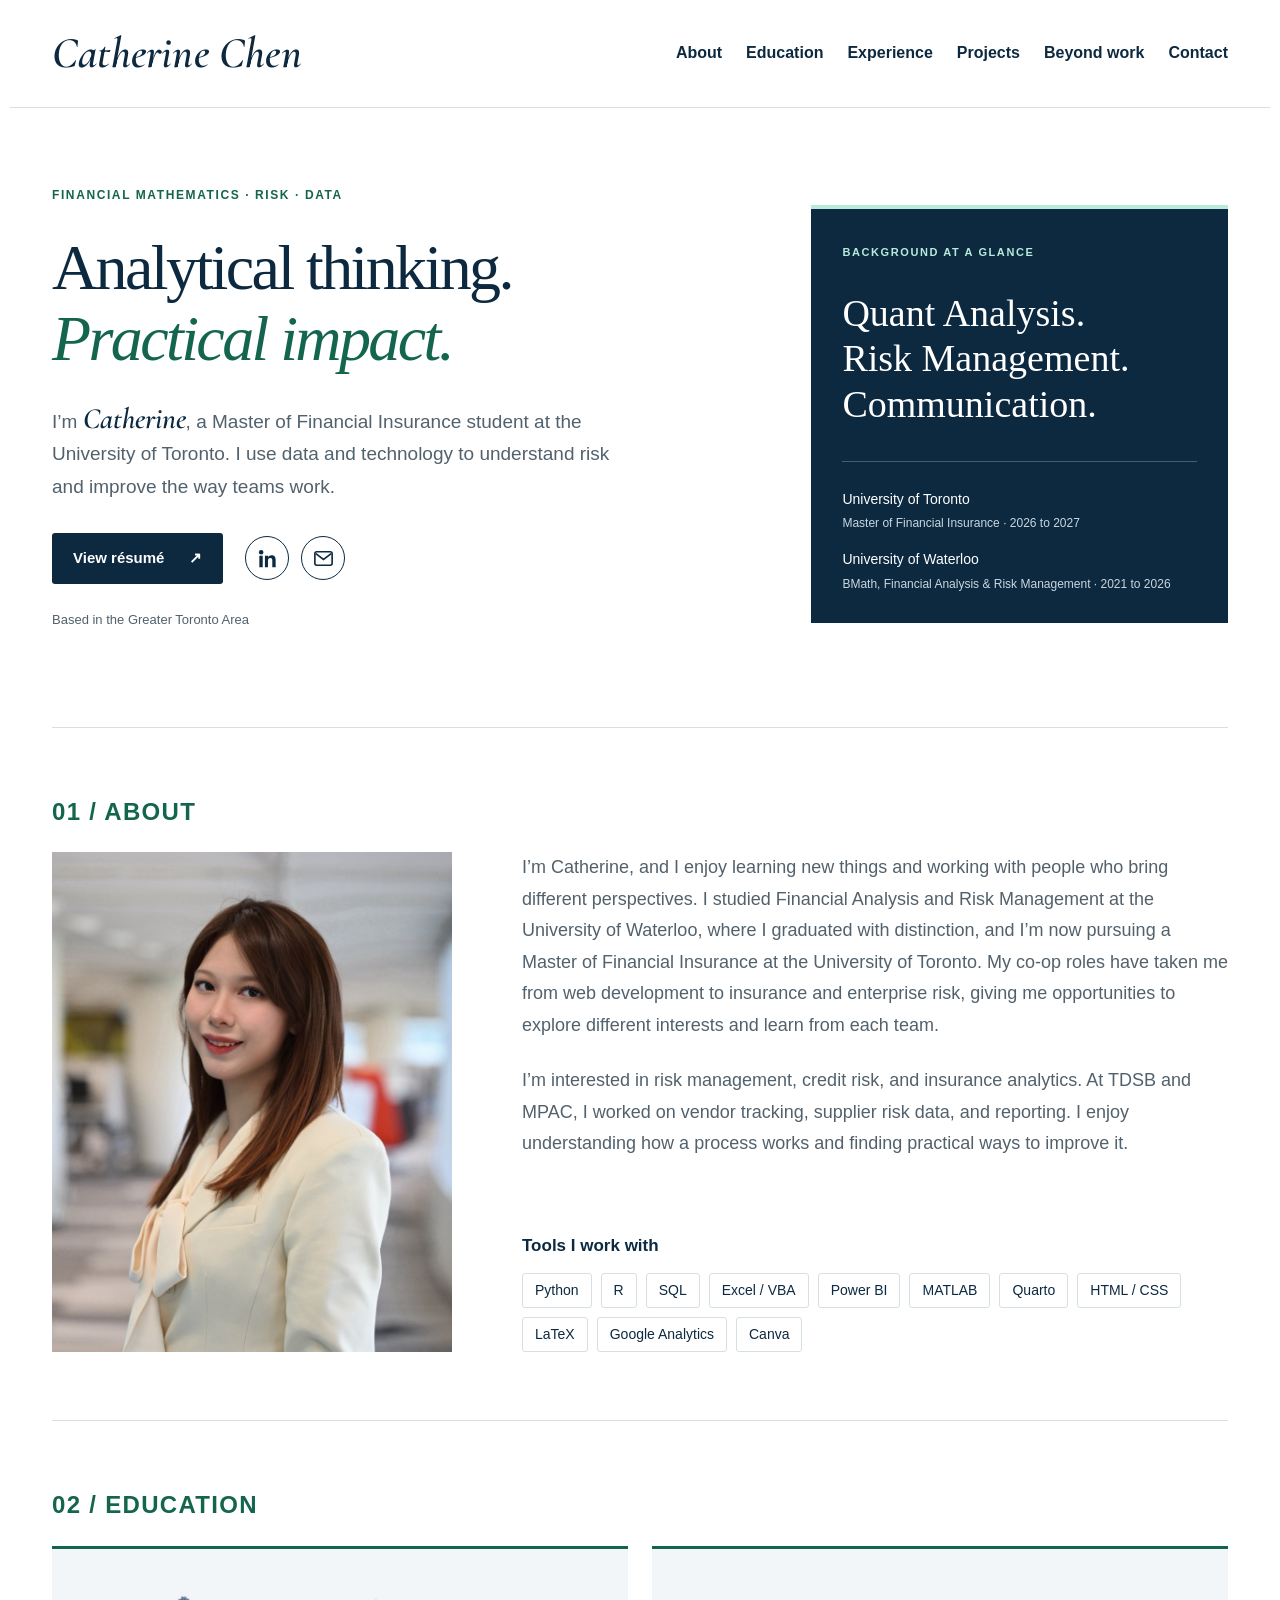
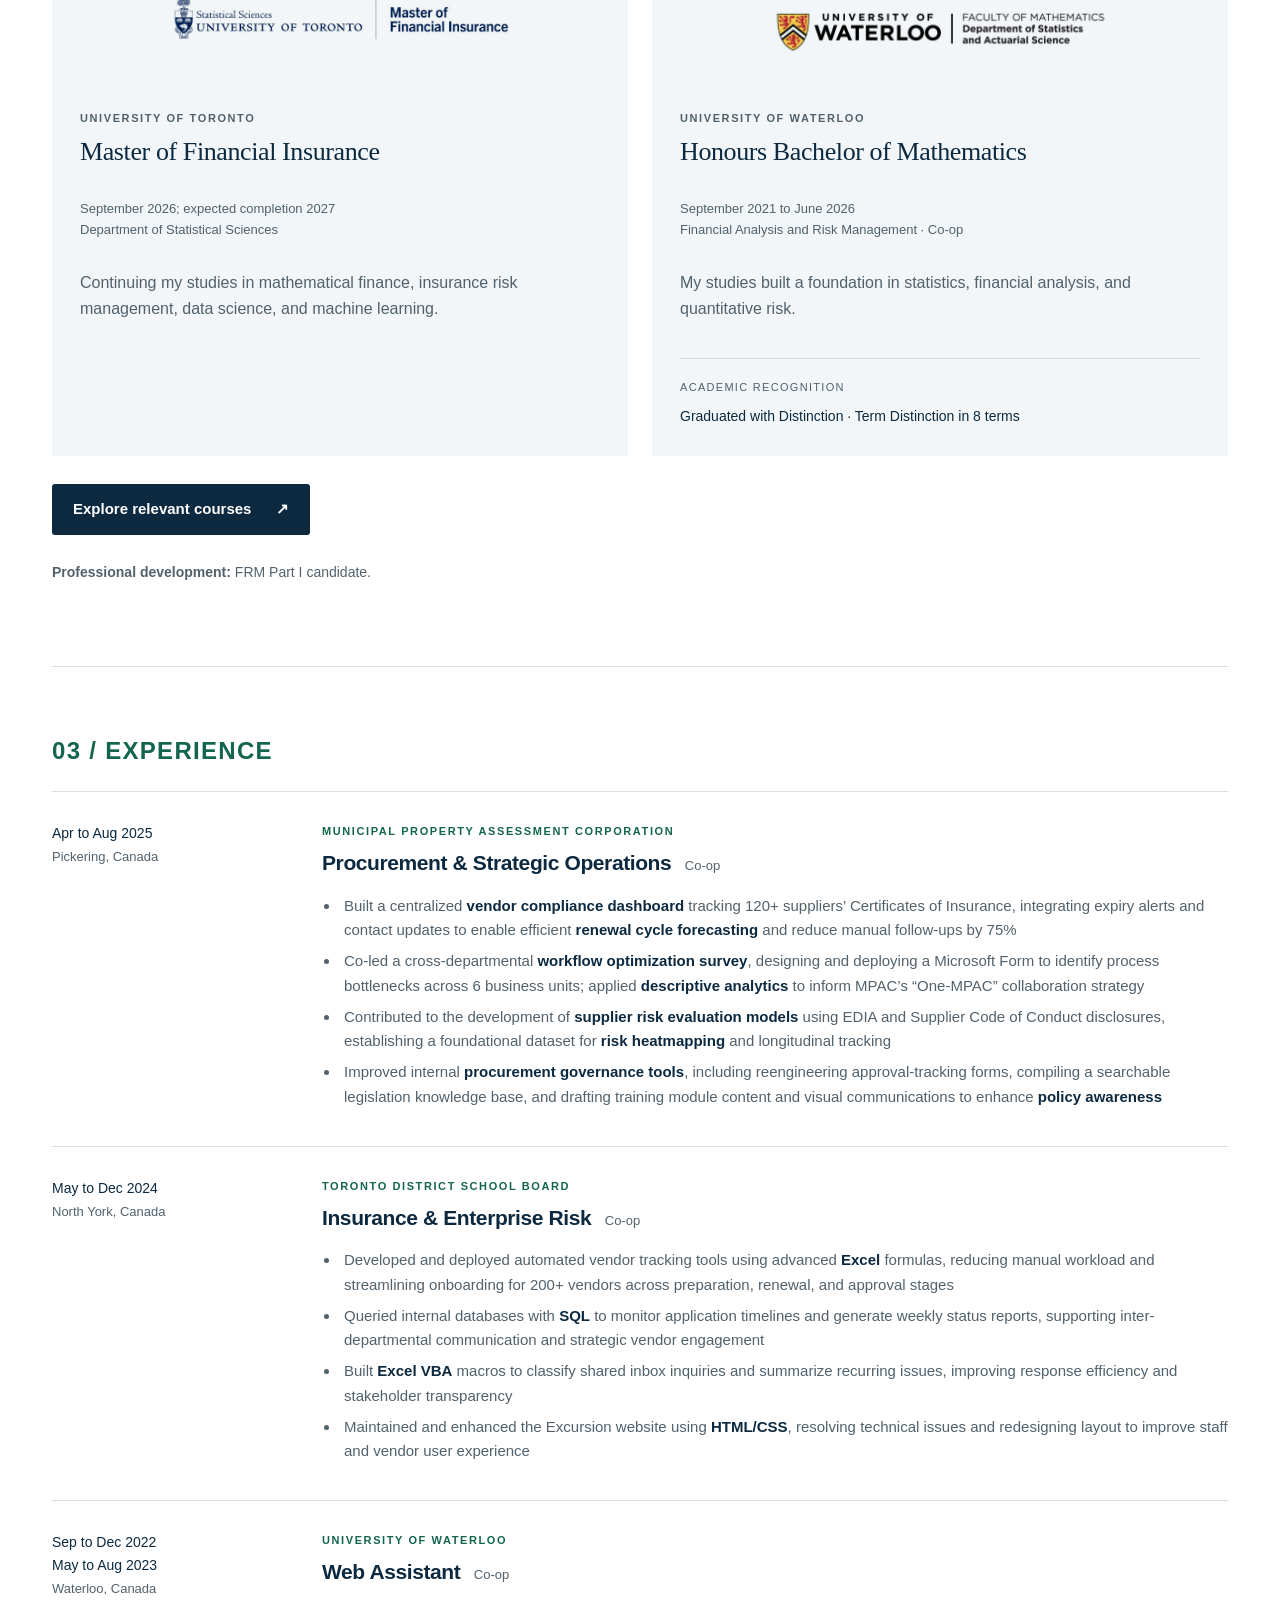
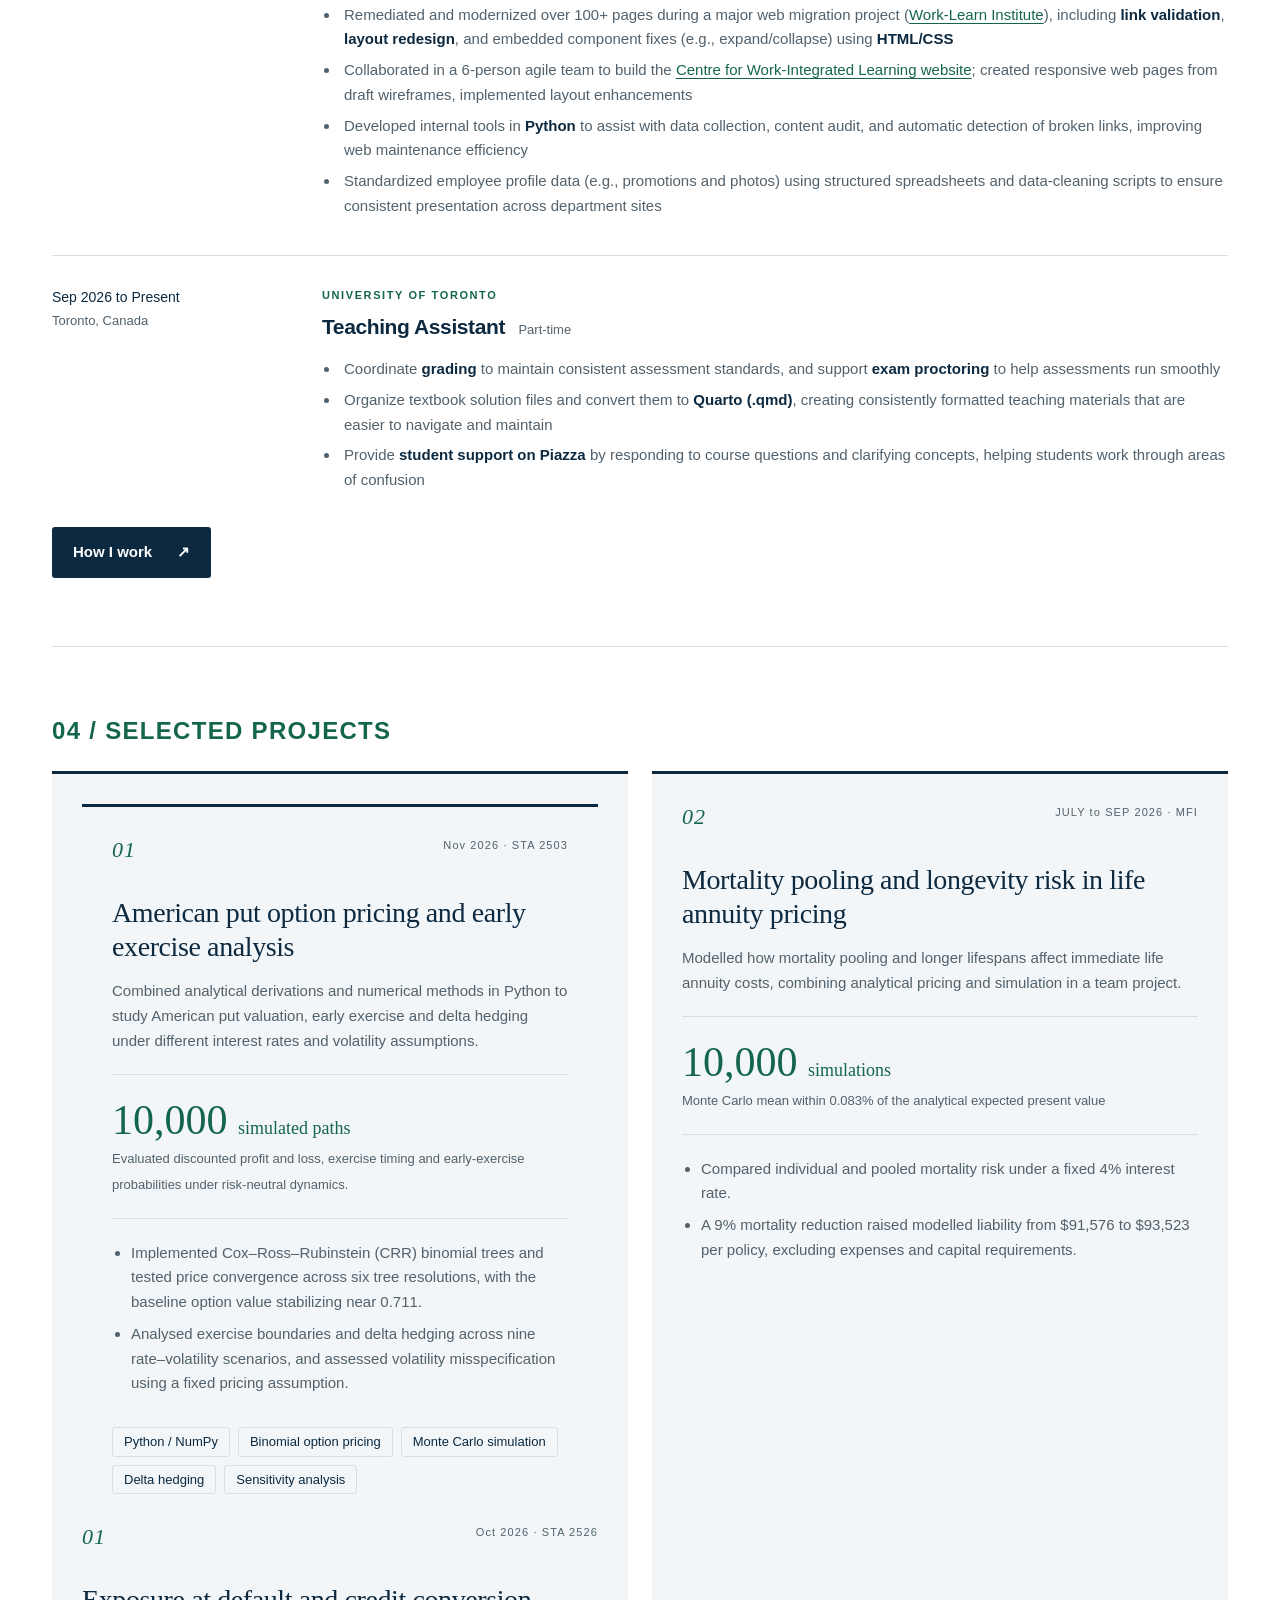
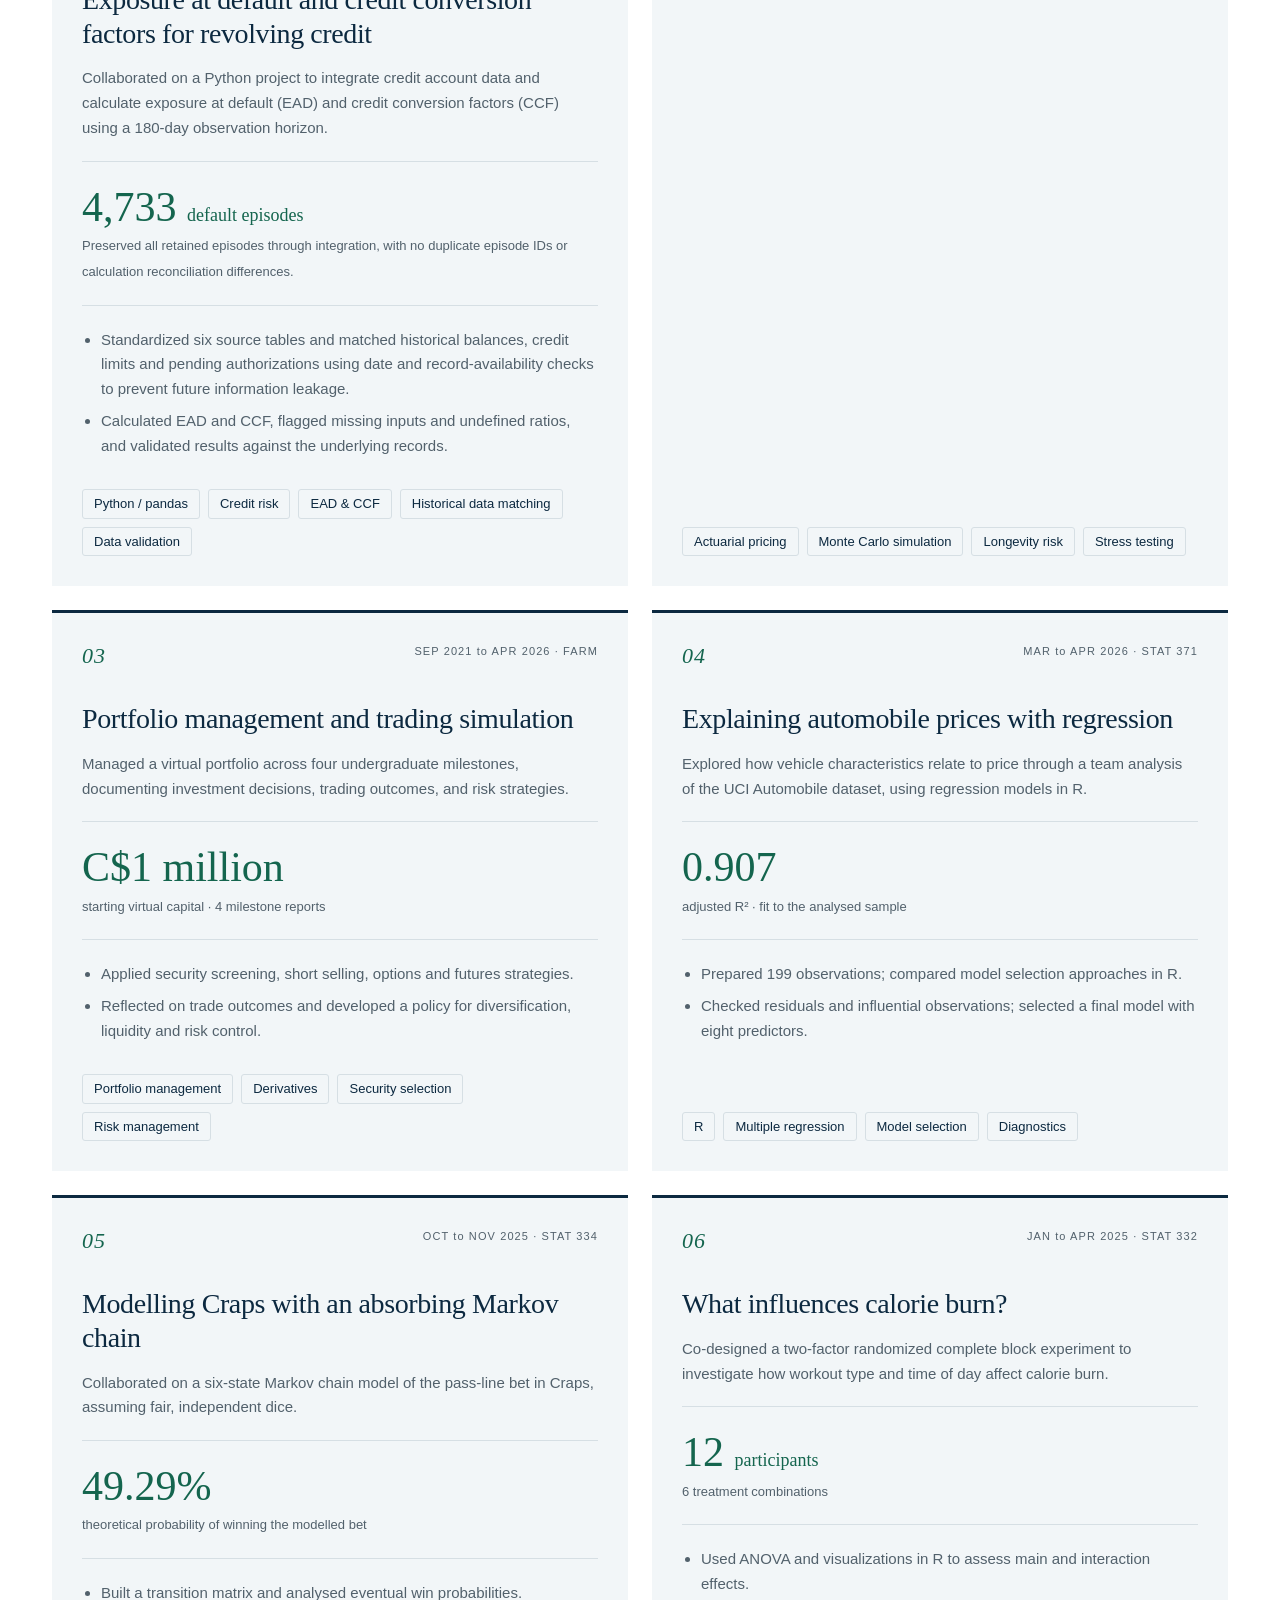
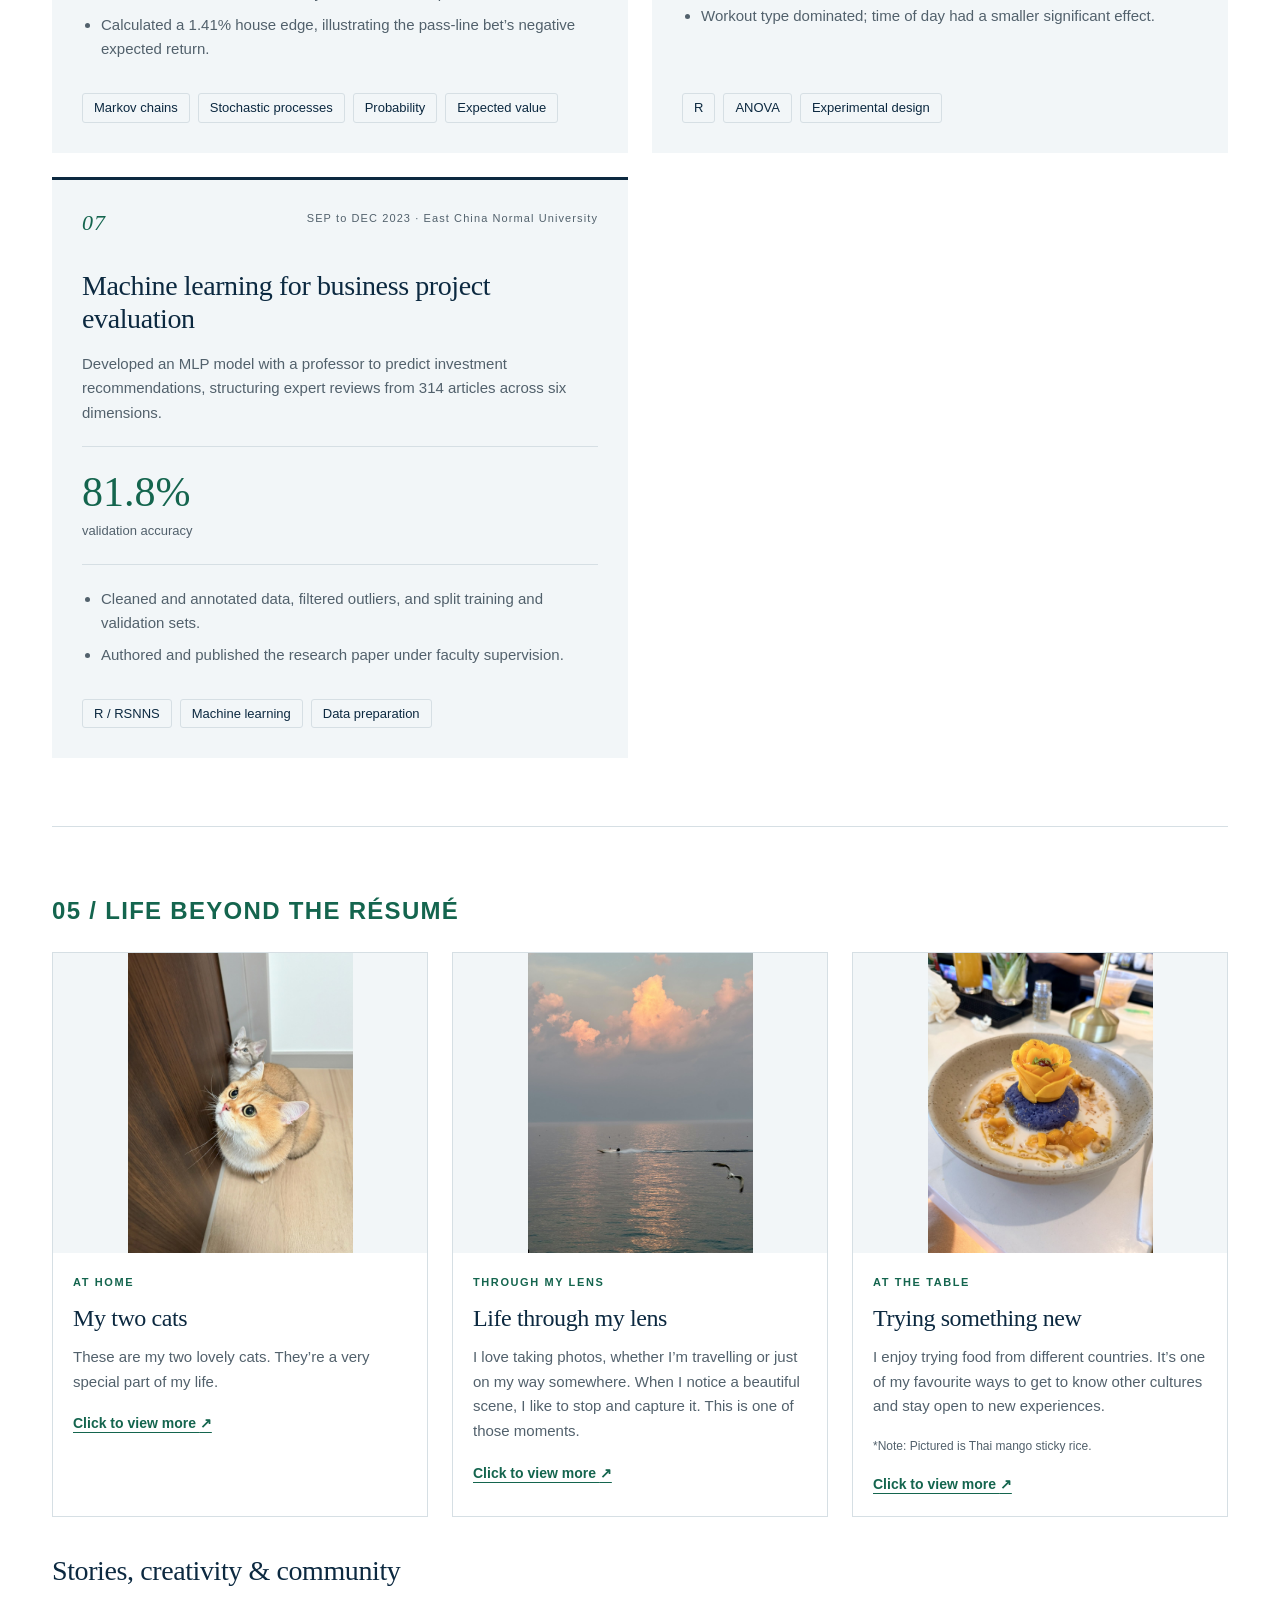
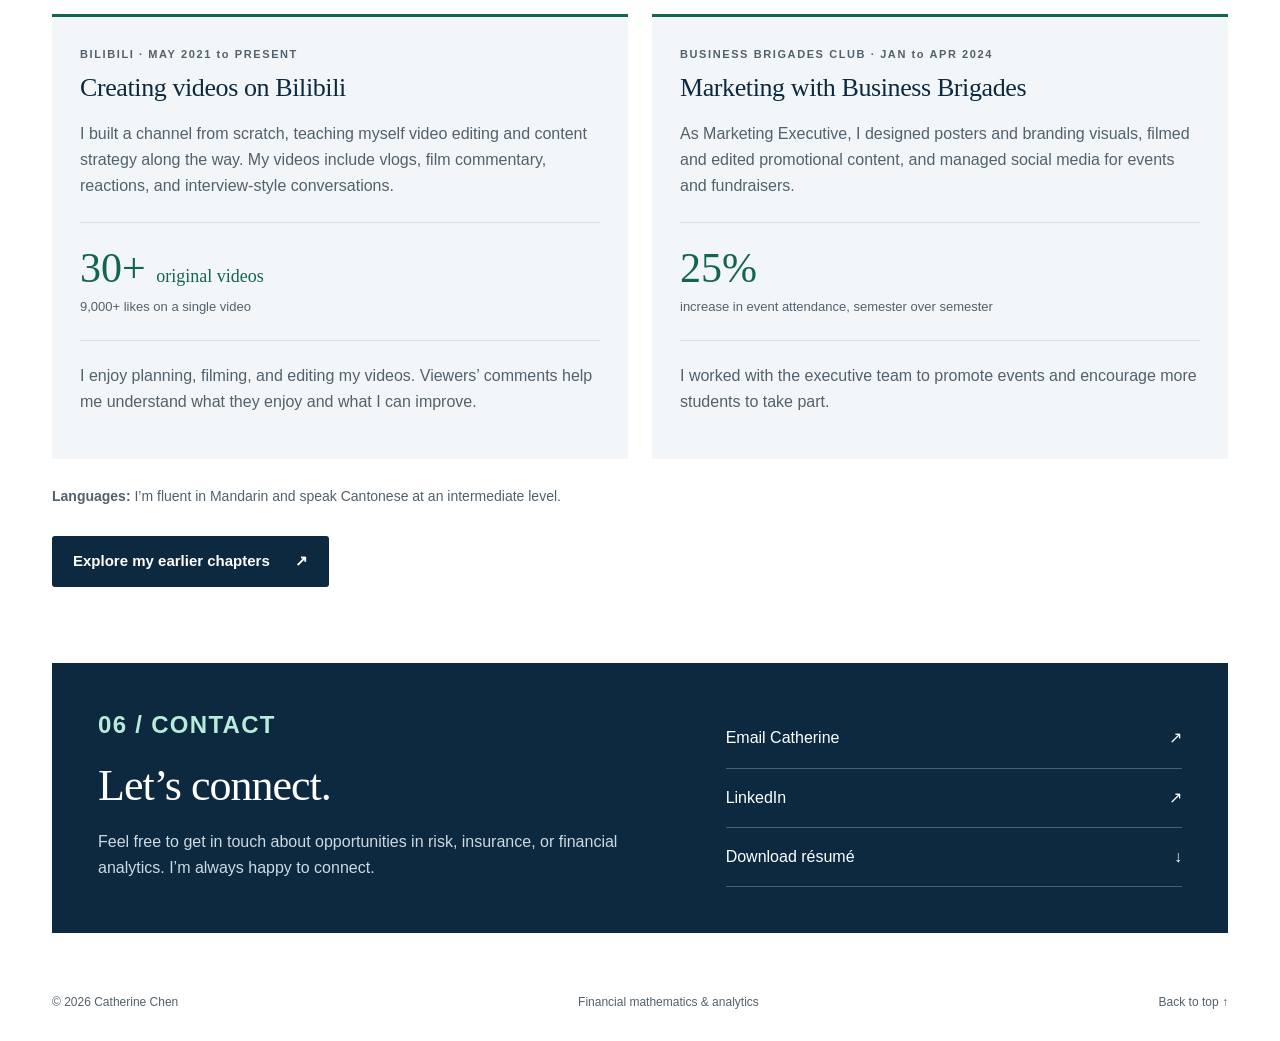
==== commit 6d756d16: "Update index.html" ====
--- a/index.html
+++ b/index.html
@@ -209,7 +209,15 @@
 <div class="section-heading"><h2 class="section-number">04 / SELECTED PROJECTS</h2></div>
 <div class="project-grid">
 <article class="project" id="ead-ccf-project">
-<div class="project-top"><span>01</span><span>October · STA 2526</span></div>
+<article class="project" id="american-put-project">
+<div class="project-top"><span>01</span><span>Nov 2026 · STA 2503</span></div>
+<h3>American put option pricing and early exercise analysis</h3>
+<p>Combined analytical derivations and numerical methods in Python to study American put valuation, early exercise and delta hedging under different interest rates and volatility assumptions.</p>
+<div class="metric"><strong>10,000 <small>simulated paths</small></strong><span>Evaluated discounted profit and loss, exercise timing and early-exercise probabilities under risk-neutral dynamics.</span></div>
+<ul class="project-findings"><li>Implemented Cox–Ross–Rubinstein (CRR) binomial trees and tested price convergence across six tree resolutions, with the baseline option value stabilizing near 0.711.</li><li>Analysed exercise boundaries and delta hedging across nine rate–volatility scenarios, and assessed volatility misspecification using a fixed pricing assumption.</li></ul>
+<ul class="tags"><li>Python / NumPy</li><li>Binomial option pricing</li><li>Monte Carlo simulation</li><li>Delta hedging</li><li>Sensitivity analysis</li></ul>
+</article>
+<div class="project-top"><span>01</span><span>Oct 2026 · STA 2526</span></div>
 <h3>Exposure at default and credit conversion factors for revolving credit</h3>
 <p>Collaborated on a Python project to integrate credit account data and calculate exposure at default (EAD) and credit conversion factors (CCF) using a 180-day observation horizon.</p>
 <div class="metric"><strong>4,733 <small>default episodes</small></strong><span>Preserved all retained episodes through integration, with no duplicate episode IDs or calculation reconciliation differences.</span></div>
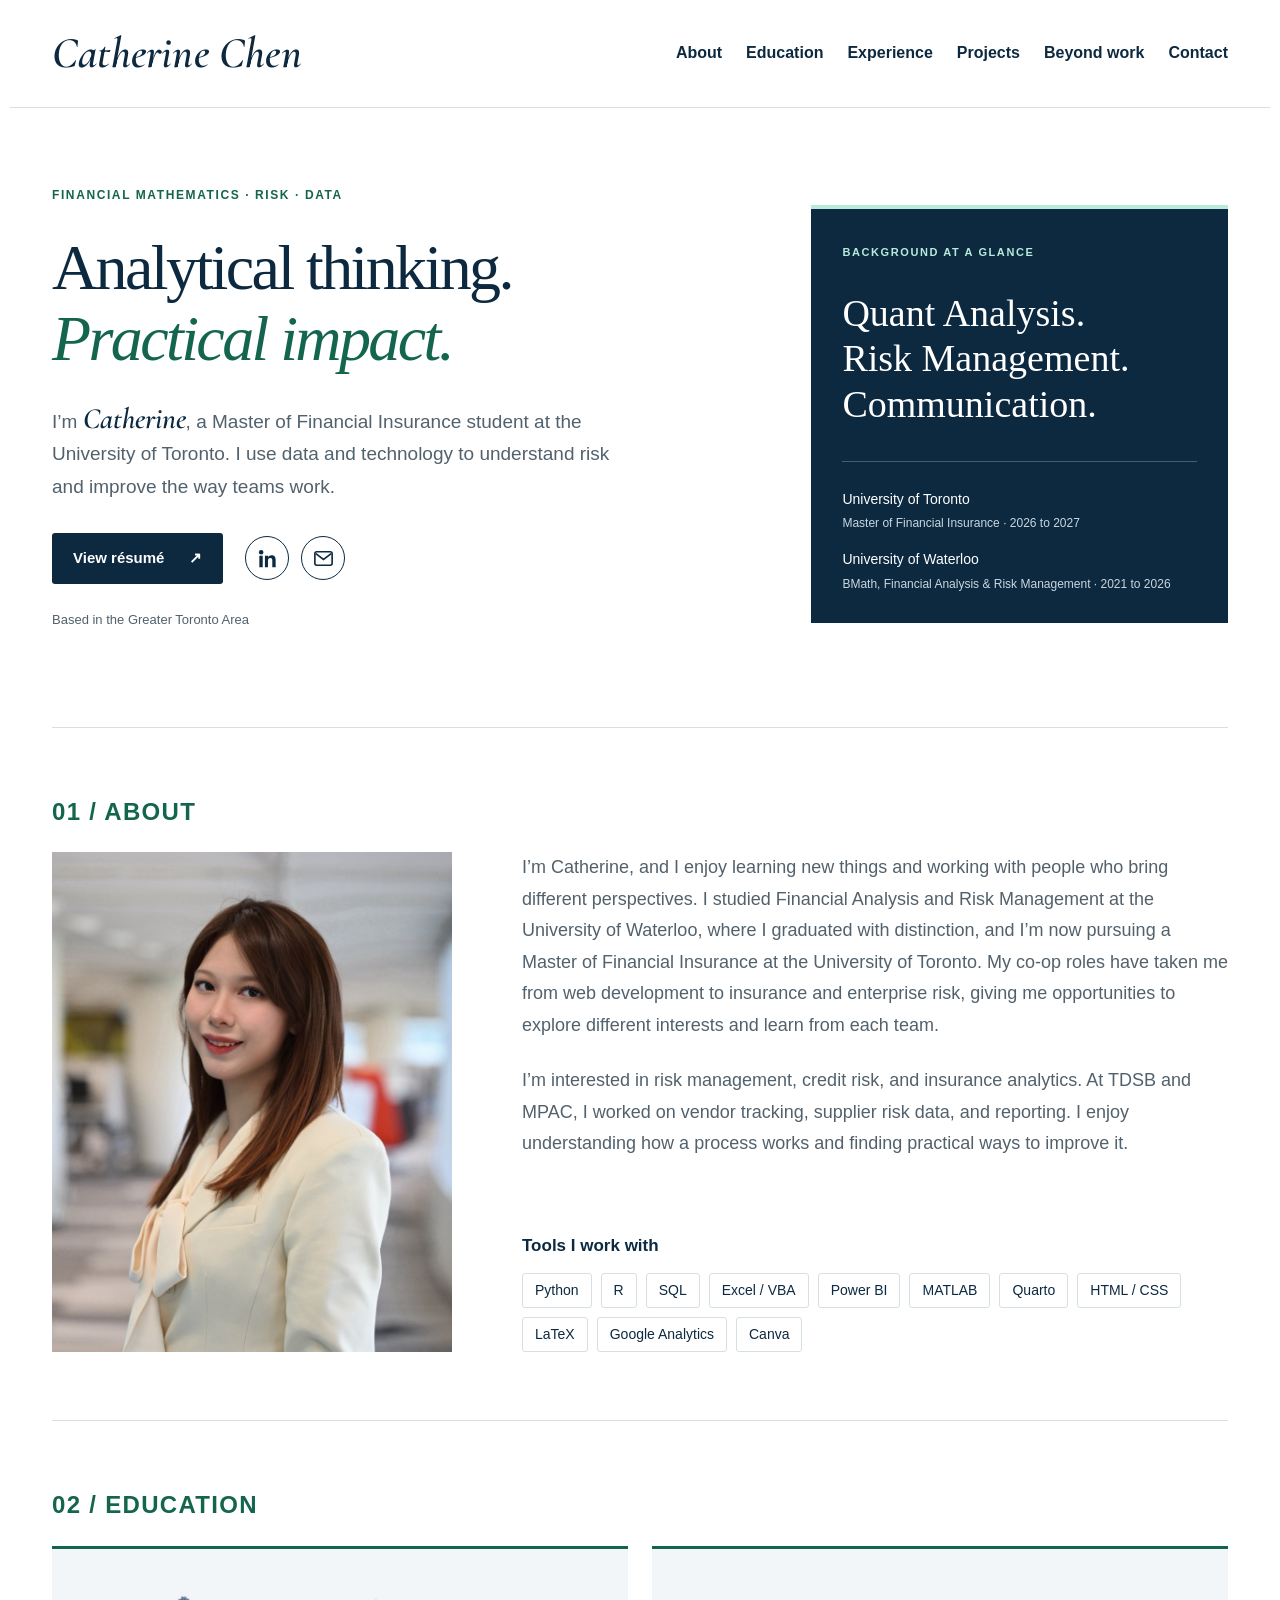
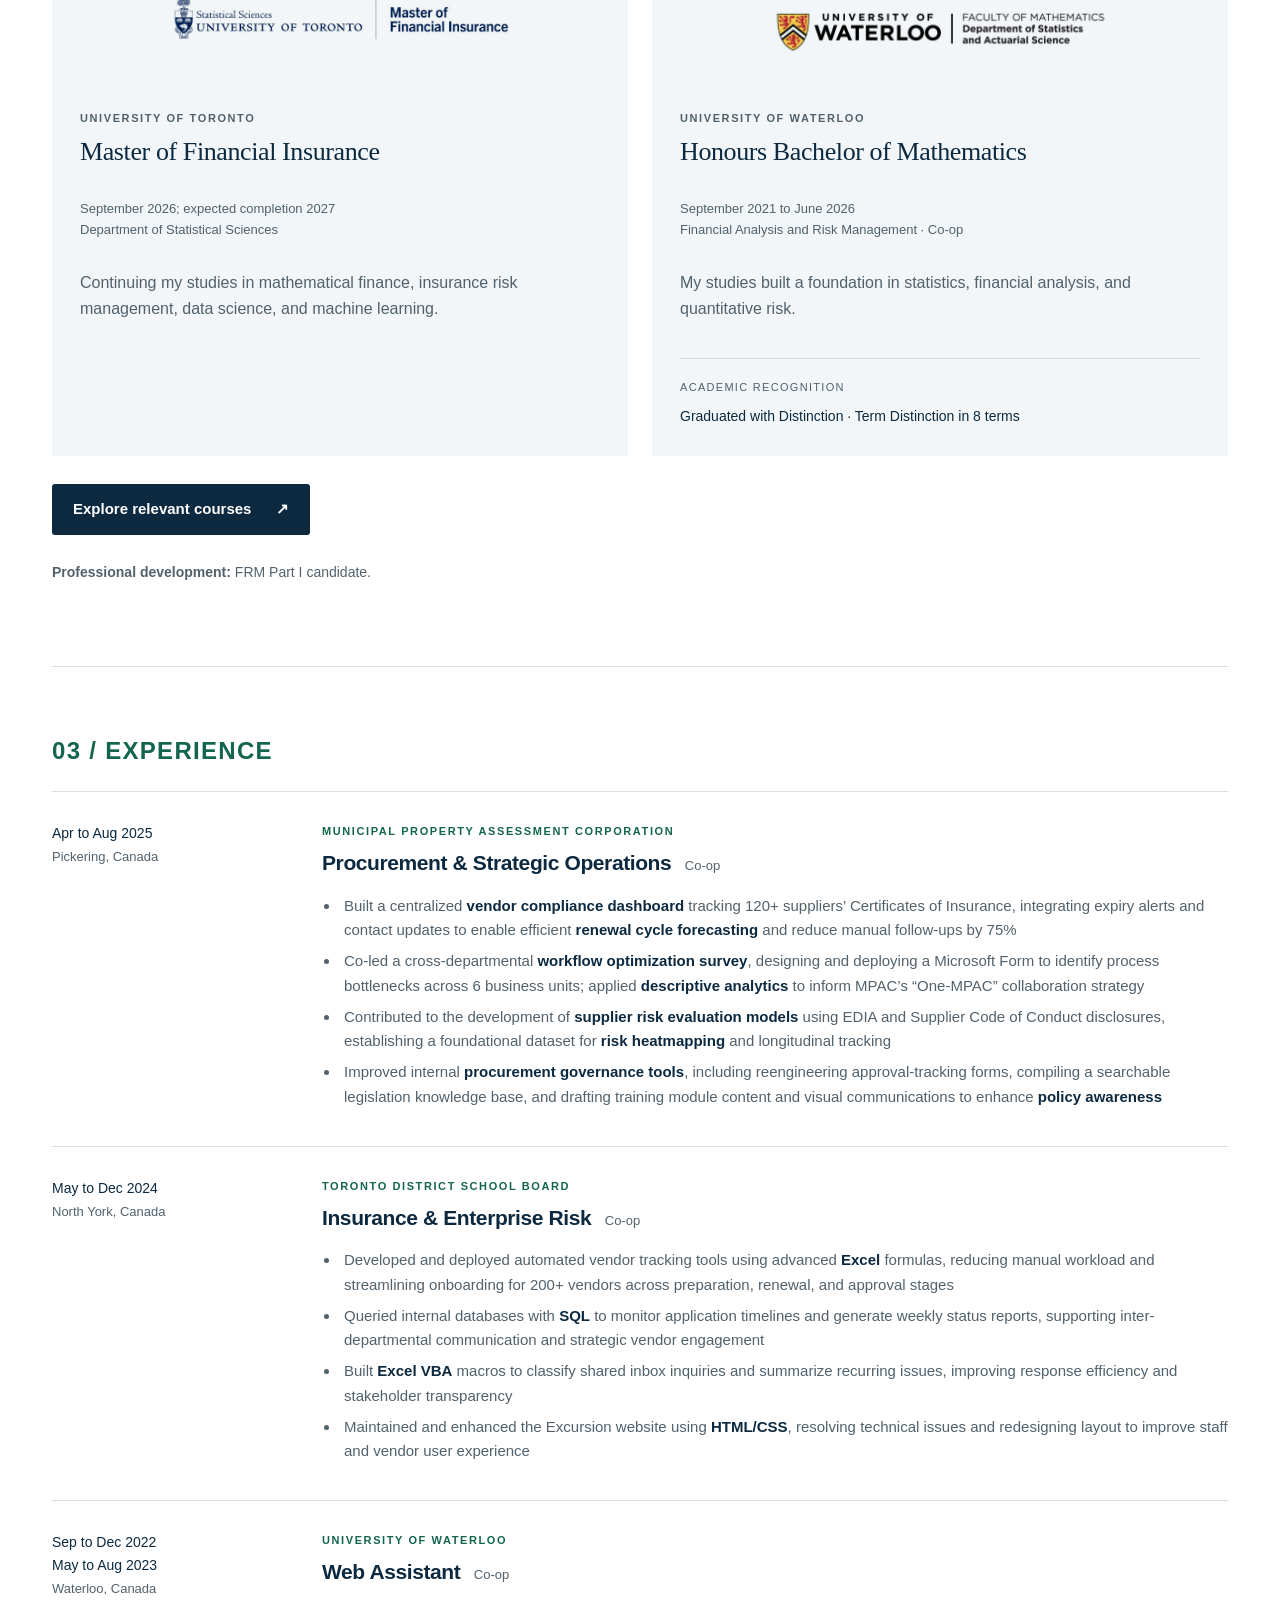
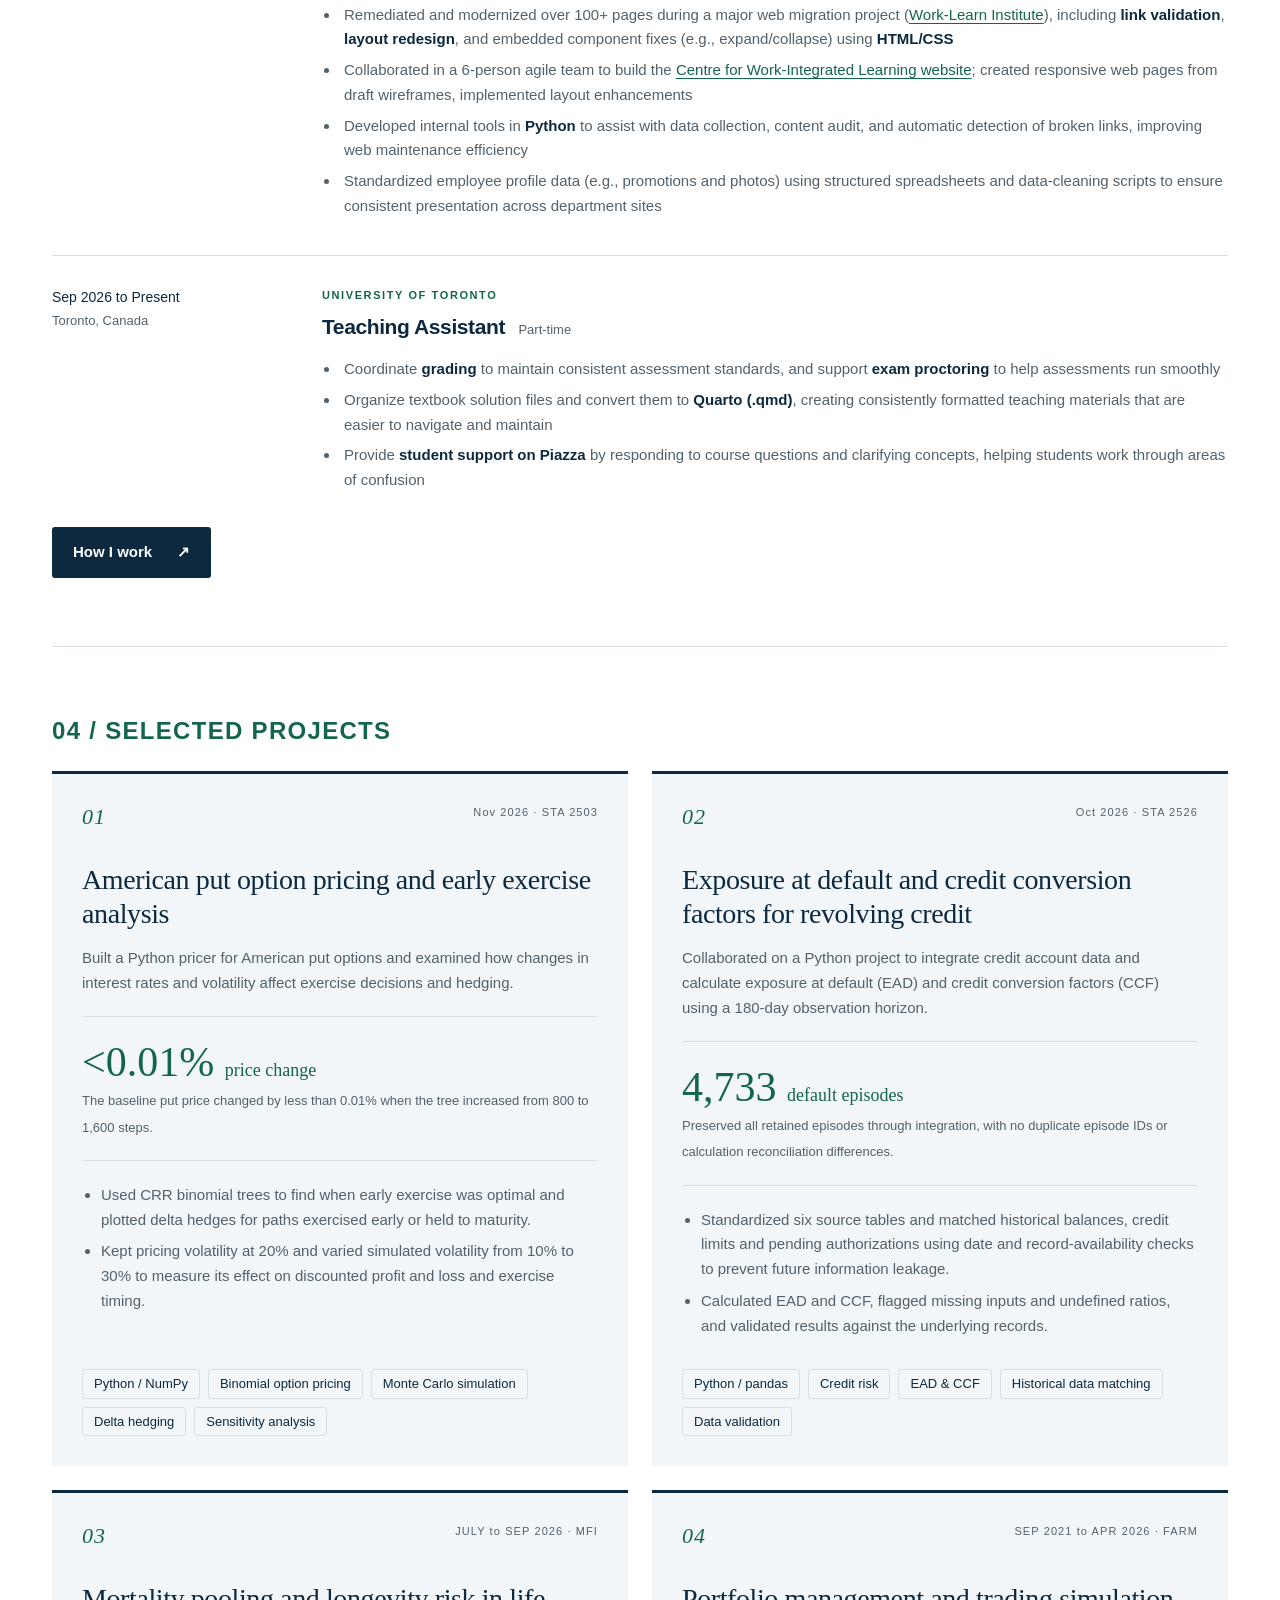
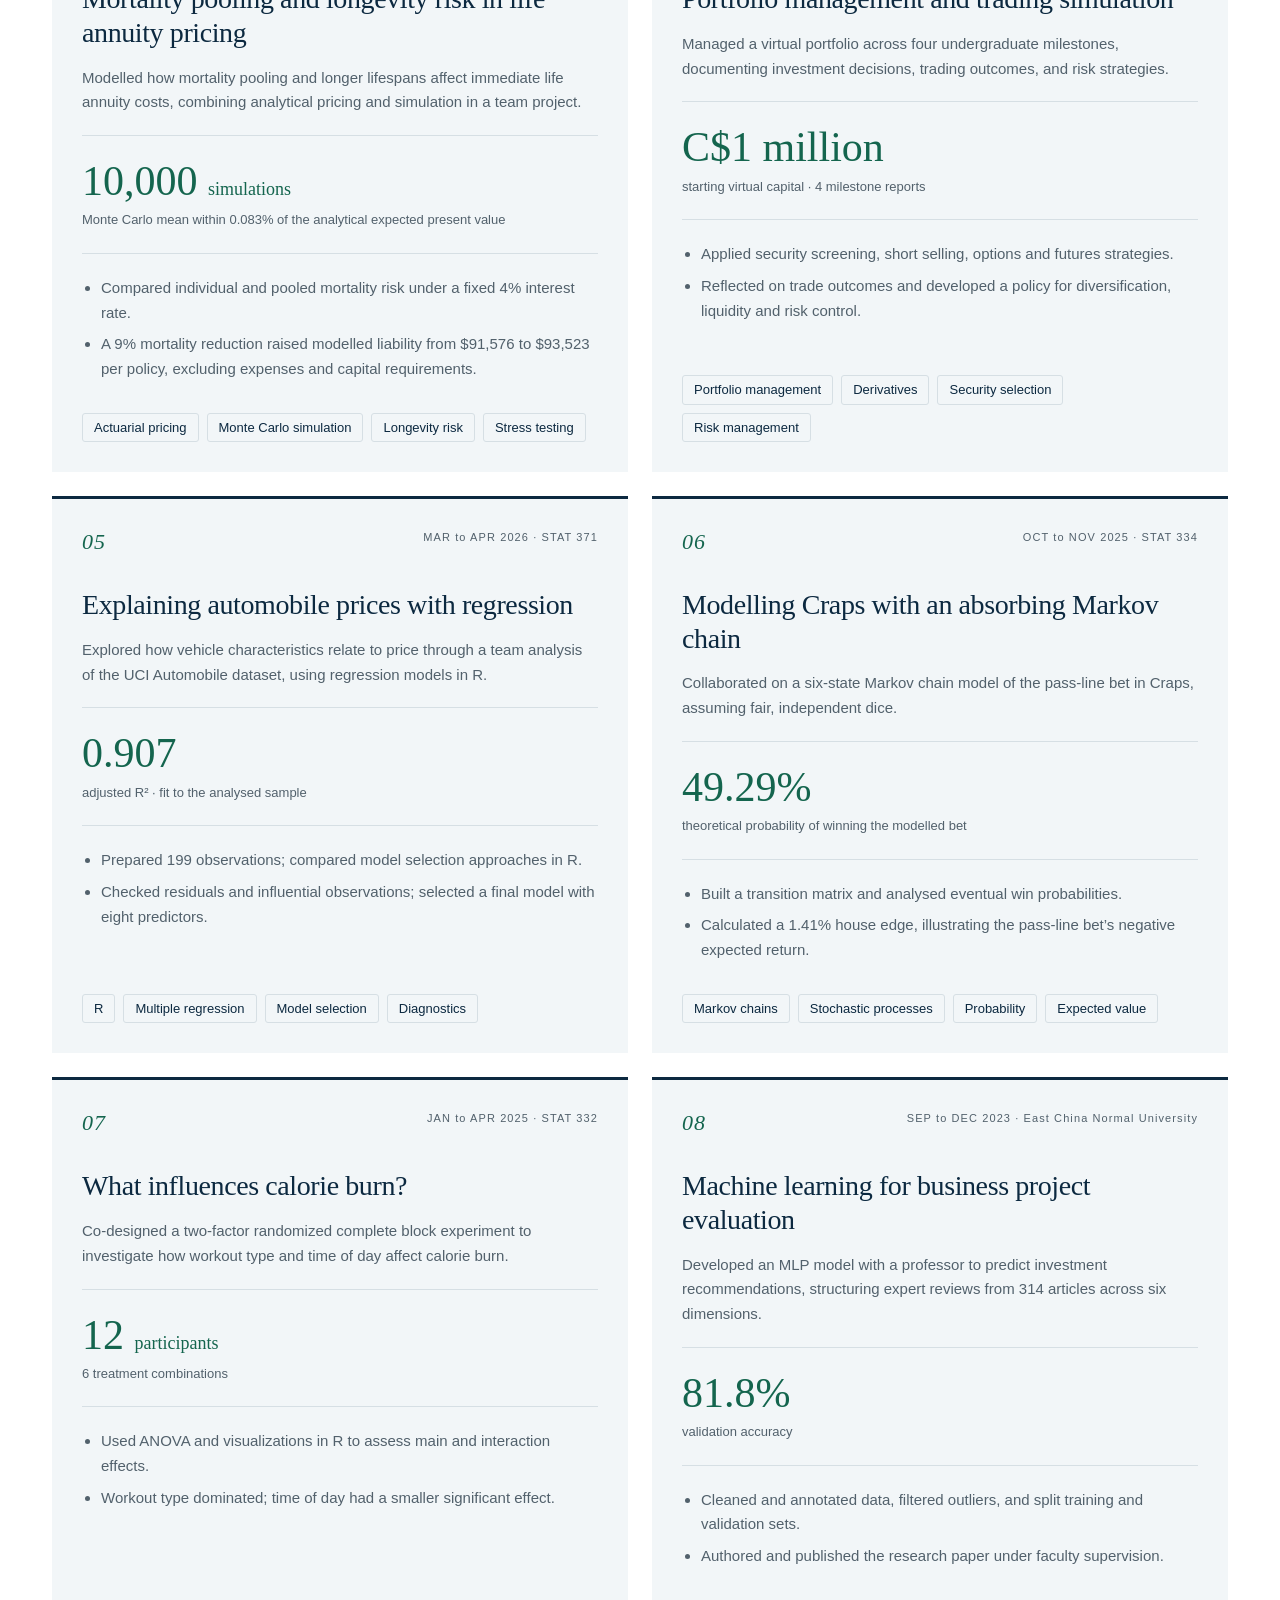
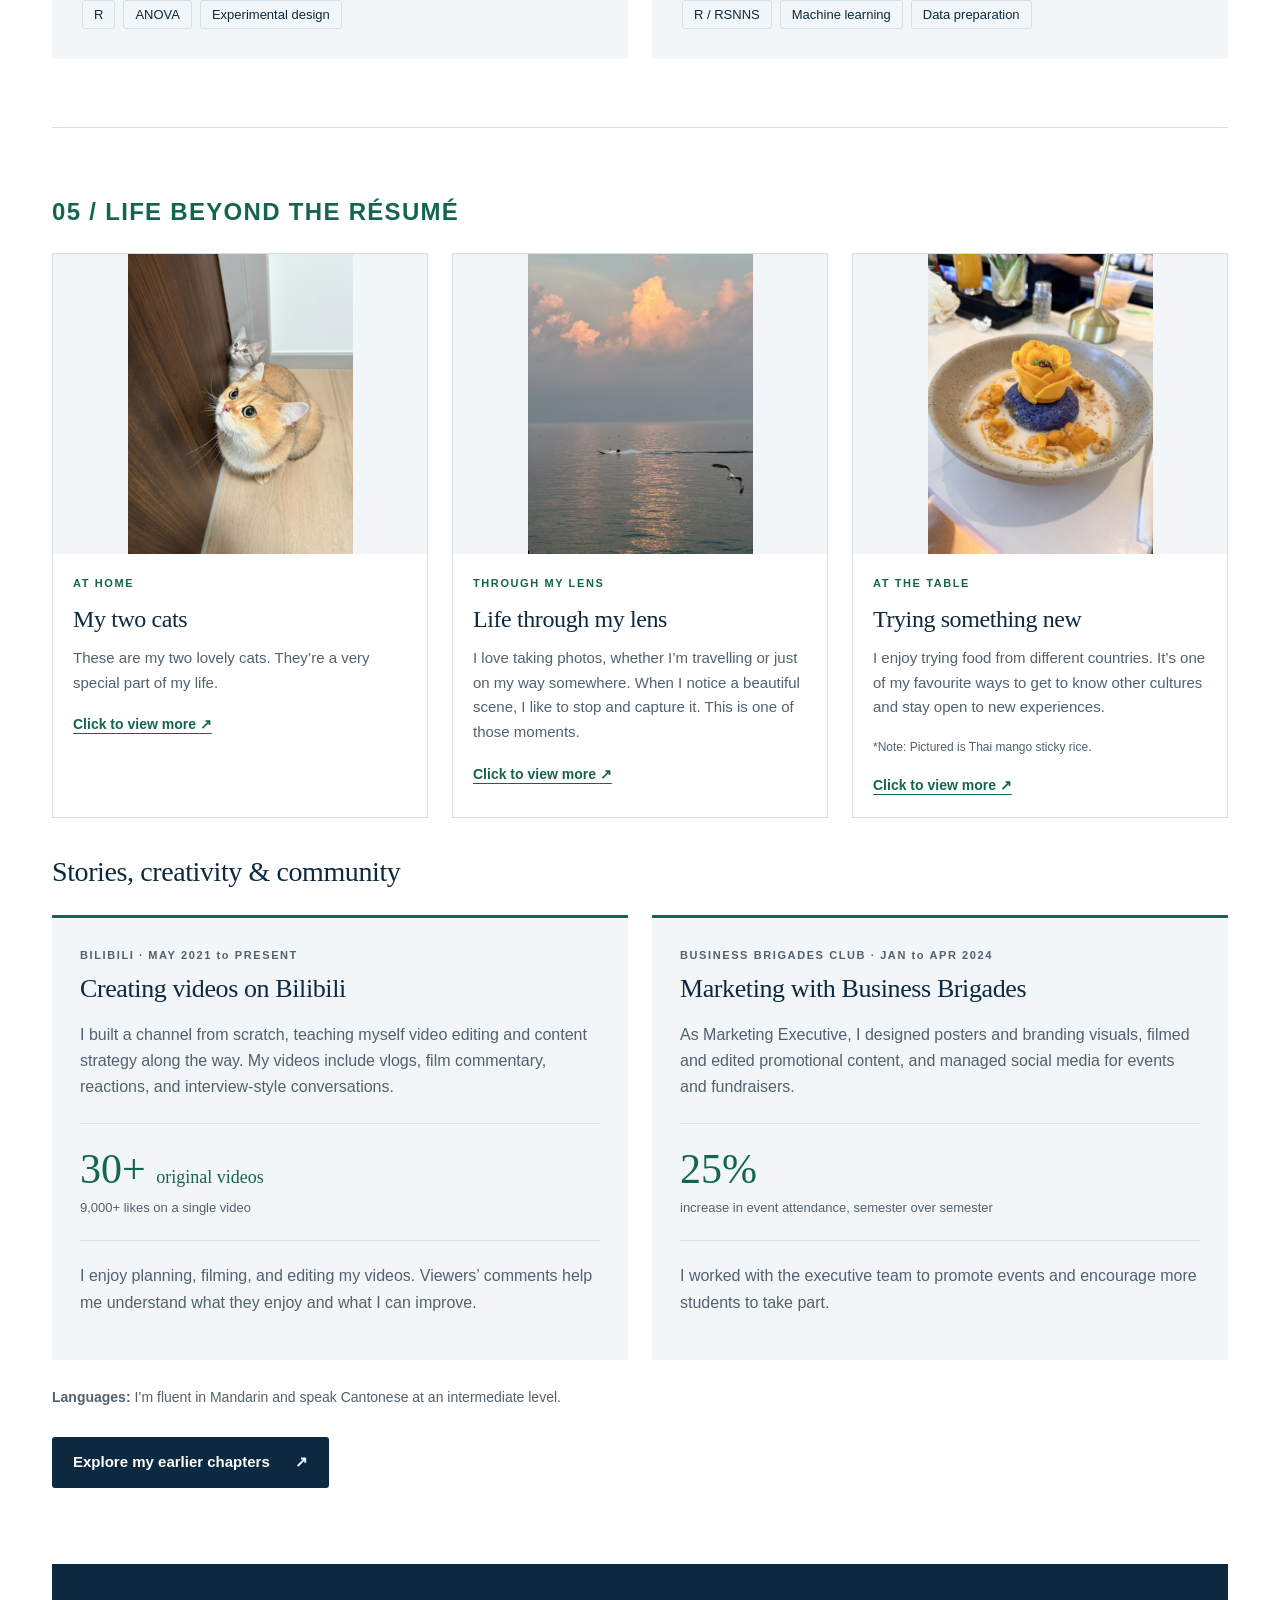
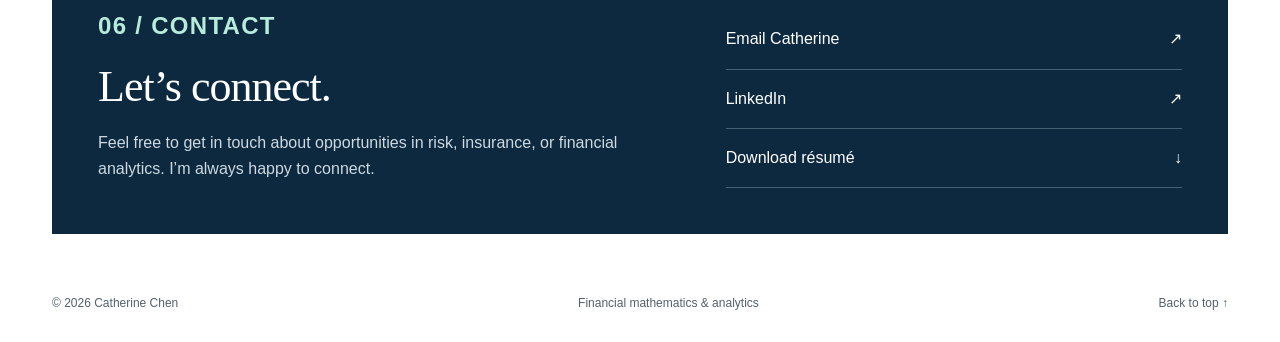
==== commit 9cc417a2: "Add files via upload" ====
--- a/index.html
+++ b/index.html
@@ -208,16 +208,16 @@
 <section id="projects" class="section projects">
 <div class="section-heading"><h2 class="section-number">04 / SELECTED PROJECTS</h2></div>
 <div class="project-grid">
-<article class="project" id="ead-ccf-project">
 <article class="project" id="american-put-project">
 <div class="project-top"><span>01</span><span>Nov 2026 · STA 2503</span></div>
 <h3>American put option pricing and early exercise analysis</h3>
-<p>Combined analytical derivations and numerical methods in Python to study American put valuation, early exercise and delta hedging under different interest rates and volatility assumptions.</p>
-<div class="metric"><strong>10,000 <small>simulated paths</small></strong><span>Evaluated discounted profit and loss, exercise timing and early-exercise probabilities under risk-neutral dynamics.</span></div>
-<ul class="project-findings"><li>Implemented Cox–Ross–Rubinstein (CRR) binomial trees and tested price convergence across six tree resolutions, with the baseline option value stabilizing near 0.711.</li><li>Analysed exercise boundaries and delta hedging across nine rate–volatility scenarios, and assessed volatility misspecification using a fixed pricing assumption.</li></ul>
+<p>Built a Python pricer for American put options and examined how changes in interest rates and volatility affect exercise decisions and hedging.</p>
+<div class="metric"><strong>&lt;0.01% <small>price change</small></strong><span>The baseline put price changed by less than 0.01% when the tree increased from 800 to 1,600 steps.</span></div>
+<ul class="project-findings"><li>Used CRR binomial trees to find when early exercise was optimal and plotted delta hedges for paths exercised early or held to maturity.</li><li>Kept pricing volatility at 20% and varied simulated volatility from 10% to 30% to measure its effect on discounted profit and loss and exercise timing.</li></ul>
 <ul class="tags"><li>Python / NumPy</li><li>Binomial option pricing</li><li>Monte Carlo simulation</li><li>Delta hedging</li><li>Sensitivity analysis</li></ul>
 </article>
-<div class="project-top"><span>01</span><span>Oct 2026 · STA 2526</span></div>
+<article class="project" id="ead-ccf-project">
+<div class="project-top"><span>02</span><span>Oct 2026 · STA 2526</span></div>
 <h3>Exposure at default and credit conversion factors for revolving credit</h3>
 <p>Collaborated on a Python project to integrate credit account data and calculate exposure at default (EAD) and credit conversion factors (CCF) using a 180-day observation horizon.</p>
 <div class="metric"><strong>4,733 <small>default episodes</small></strong><span>Preserved all retained episodes through integration, with no duplicate episode IDs or calculation reconciliation differences.</span></div>
@@ -225,21 +225,21 @@
 <ul class="tags"><li>Python / pandas</li><li>Credit risk</li><li>EAD &amp; CCF</li><li>Historical data matching</li><li>Data validation</li></ul>
 </article>
 <article class="project annuity-project">
-<div class="project-top"><span>02</span><span>JULY to SEP 2026 · MFI</span></div>
+<div class="project-top"><span>03</span><span>JULY to SEP 2026 · MFI</span></div>
 <h3>Mortality pooling and longevity risk in life annuity pricing</h3>
 <p>Modelled how mortality pooling and longer lifespans affect immediate life annuity costs, combining analytical pricing and simulation in a team project.</p>
 <div class="metric"><strong>10,000 <small>simulations</small></strong><span>Monte Carlo mean within 0.083% of the analytical expected present value</span></div>
 <ul class="project-findings"><li>Compared individual and pooled mortality risk under a fixed 4% interest rate.</li><li>A 9% mortality reduction raised modelled liability from $91,576 to $93,523 per policy, excluding expenses and capital requirements.</li></ul>
 <ul class="tags"><li>Actuarial pricing</li><li>Monte Carlo simulation</li><li>Longevity risk</li><li>Stress testing</li></ul>
 </article>
-<article class="project"><div class="project-top"><span>03</span><span>SEP 2021 to APR 2026 · FARM</span></div><h3>Portfolio management and trading simulation</h3><p>Managed a virtual portfolio across four undergraduate milestones, documenting investment decisions, trading outcomes, and risk strategies.</p><div class="metric"><strong>C$1 million</strong><span>starting virtual capital · 4 milestone reports</span></div><ul class="project-findings"><li>Applied security screening, short selling, options and futures strategies.</li><li>Reflected on trade outcomes and developed a policy for diversification, liquidity and risk control.</li></ul>
+<article class="project"><div class="project-top"><span>04</span><span>SEP 2021 to APR 2026 · FARM</span></div><h3>Portfolio management and trading simulation</h3><p>Managed a virtual portfolio across four undergraduate milestones, documenting investment decisions, trading outcomes, and risk strategies.</p><div class="metric"><strong>C$1 million</strong><span>starting virtual capital · 4 milestone reports</span></div><ul class="project-findings"><li>Applied security screening, short selling, options and futures strategies.</li><li>Reflected on trade outcomes and developed a policy for diversification, liquidity and risk control.</li></ul>
 <ul class="tags"><li>Portfolio management</li><li>Derivatives</li><li>Security selection</li><li>Risk management</li></ul></article>
-<article class="project" id="stat371-project"><div class="project-top"><span>04</span><span>MAR to APR 2026 · STAT 371</span></div><h3>Explaining automobile prices with regression</h3><p>Explored how vehicle characteristics relate to price through a team analysis of the UCI Automobile dataset, using regression models in R.</p><div class="metric"><strong>0.907</strong><span>adjusted R² · fit to the analysed sample</span></div><ul class="project-findings"><li>Prepared 199 observations; compared model selection approaches in R.</li><li>Checked residuals and influential observations; selected a final model with eight predictors.</li></ul>
+<article class="project" id="stat371-project"><div class="project-top"><span>05</span><span>MAR to APR 2026 · STAT 371</span></div><h3>Explaining automobile prices with regression</h3><p>Explored how vehicle characteristics relate to price through a team analysis of the UCI Automobile dataset, using regression models in R.</p><div class="metric"><strong>0.907</strong><span>adjusted R² · fit to the analysed sample</span></div><ul class="project-findings"><li>Prepared 199 observations; compared model selection approaches in R.</li><li>Checked residuals and influential observations; selected a final model with eight predictors.</li></ul>
 <ul class="tags"><li>R</li><li>Multiple regression</li><li>Model selection</li><li>Diagnostics</li></ul></article>
-<article class="project"><div class="project-top"><span>05</span><span>OCT to NOV 2025 · STAT 334</span></div><h3>Modelling Craps with an absorbing Markov chain</h3><p>Collaborated on a six-state Markov chain model of the pass-line bet in Craps, assuming fair, independent dice.</p><div class="metric"><strong>49.29%</strong><span>theoretical probability of winning the modelled bet</span></div><ul class="project-findings"><li>Built a transition matrix and analysed eventual win probabilities.</li><li>Calculated a 1.41% house edge, illustrating the pass-line bet’s negative expected return.</li></ul>
+<article class="project"><div class="project-top"><span>06</span><span>OCT to NOV 2025 · STAT 334</span></div><h3>Modelling Craps with an absorbing Markov chain</h3><p>Collaborated on a six-state Markov chain model of the pass-line bet in Craps, assuming fair, independent dice.</p><div class="metric"><strong>49.29%</strong><span>theoretical probability of winning the modelled bet</span></div><ul class="project-findings"><li>Built a transition matrix and analysed eventual win probabilities.</li><li>Calculated a 1.41% house edge, illustrating the pass-line bet’s negative expected return.</li></ul>
 <ul class="tags"><li>Markov chains</li><li>Stochastic processes</li><li>Probability</li><li>Expected value</li></ul></article>
 <article class="project">
-<div class="project-top"><span>06</span><span>JAN to APR 2025 · STAT 332</span>
+<div class="project-top"><span>07</span><span>JAN to APR 2025 · STAT 332</span>
 </div>
 <h3>What influences calorie burn?</h3>
 <p>Co-designed a two-factor randomized complete block experiment to investigate how workout type and time of day affect calorie burn.</p>
@@ -253,7 +253,7 @@
 </ul>
 </article>
 <article class="project">
-<div class="project-top"><span>07</span><span>SEP to DEC 2023 · East China Normal University</span>
+<div class="project-top"><span>08</span><span>SEP to DEC 2023 · East China Normal University</span>
 </div>
 <h3>Machine learning for business project evaluation</h3>
 <p>Developed an MLP model with a professor to predict investment recommendations, structuring expert reviews from 314 articles across six dimensions.</p>
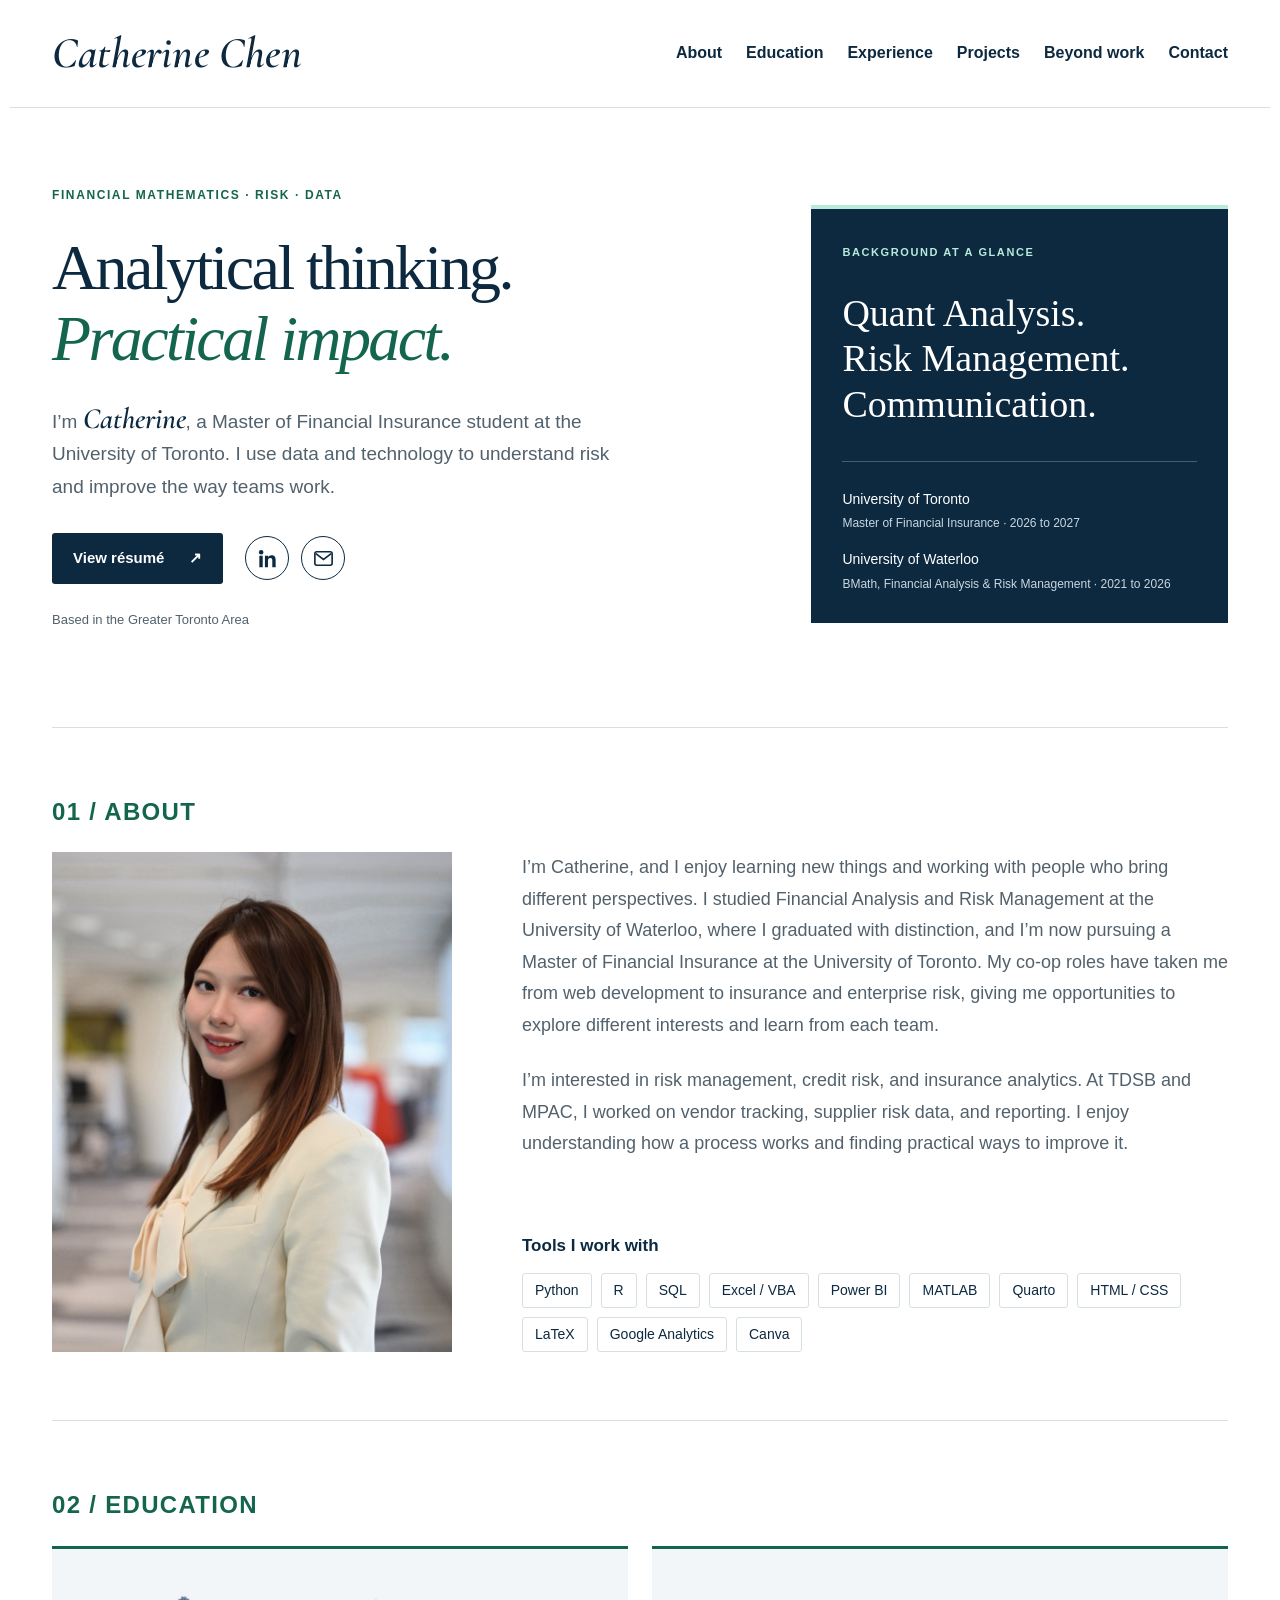
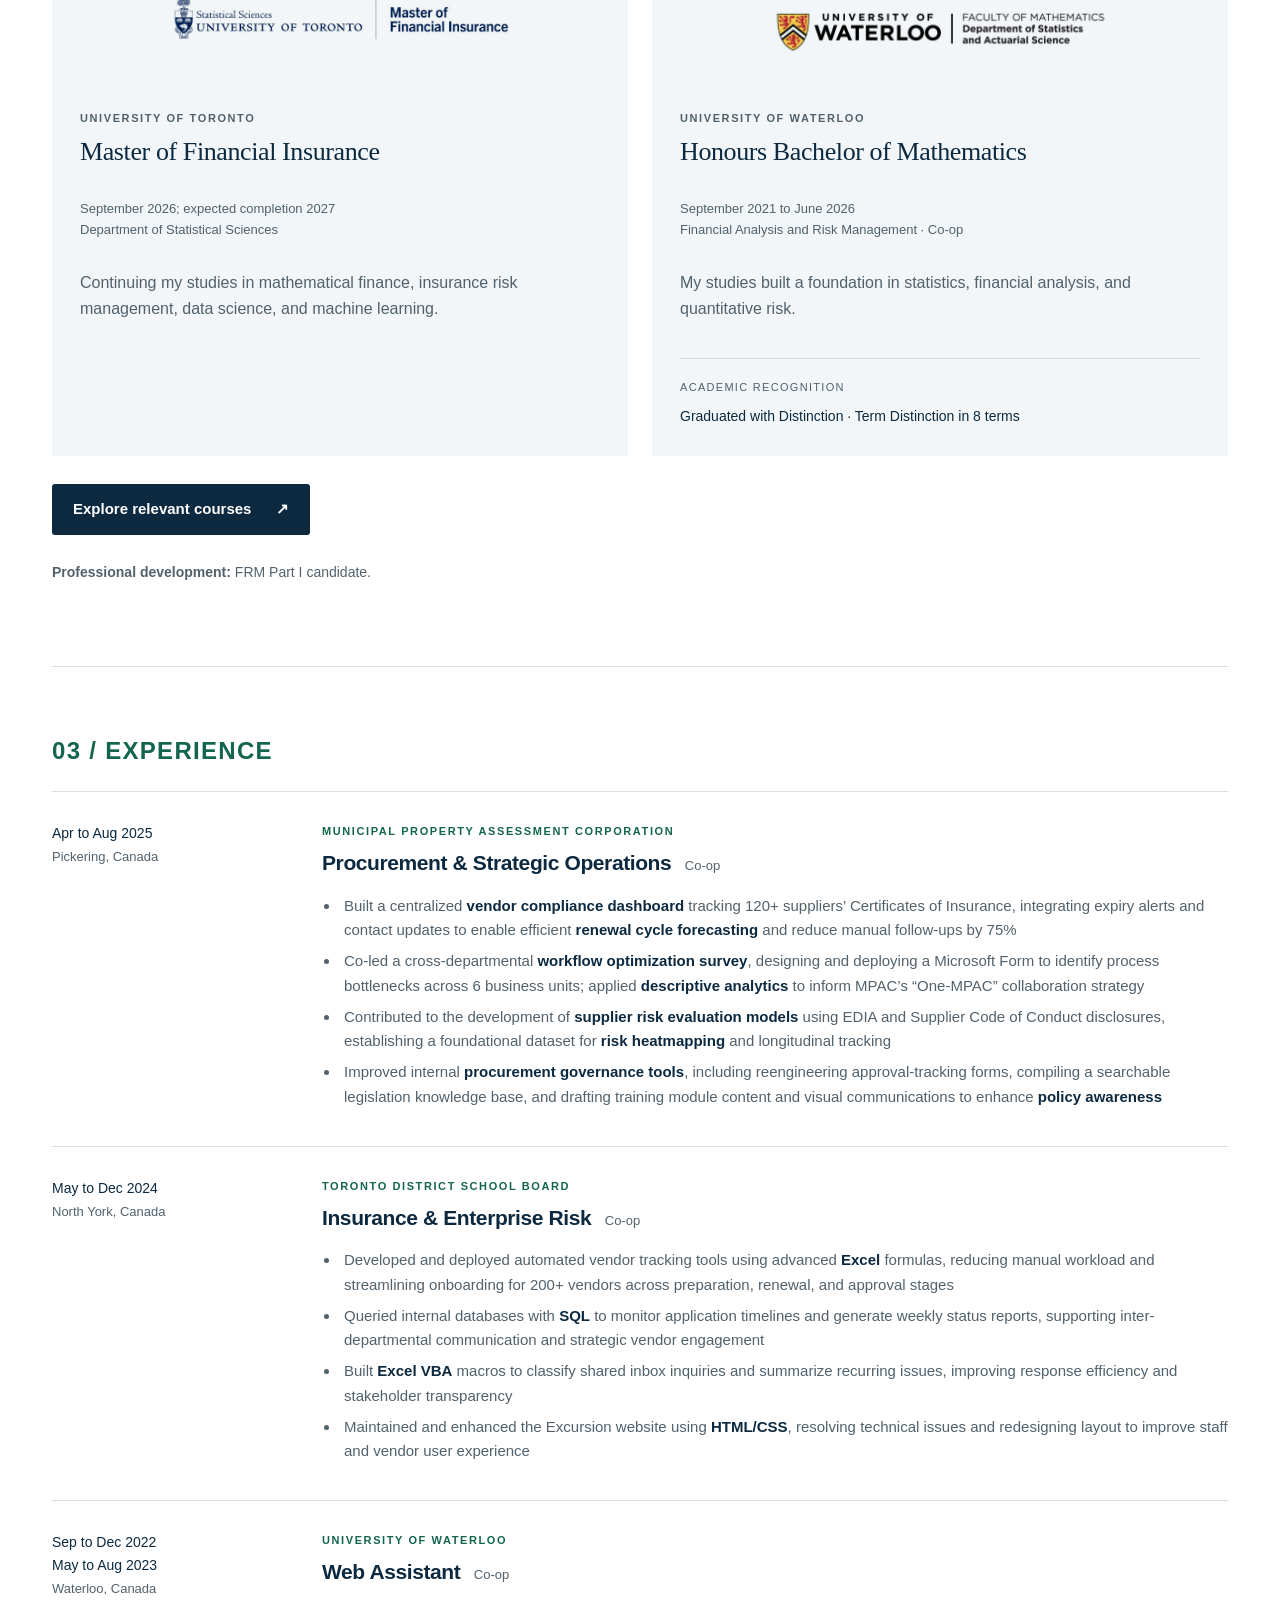
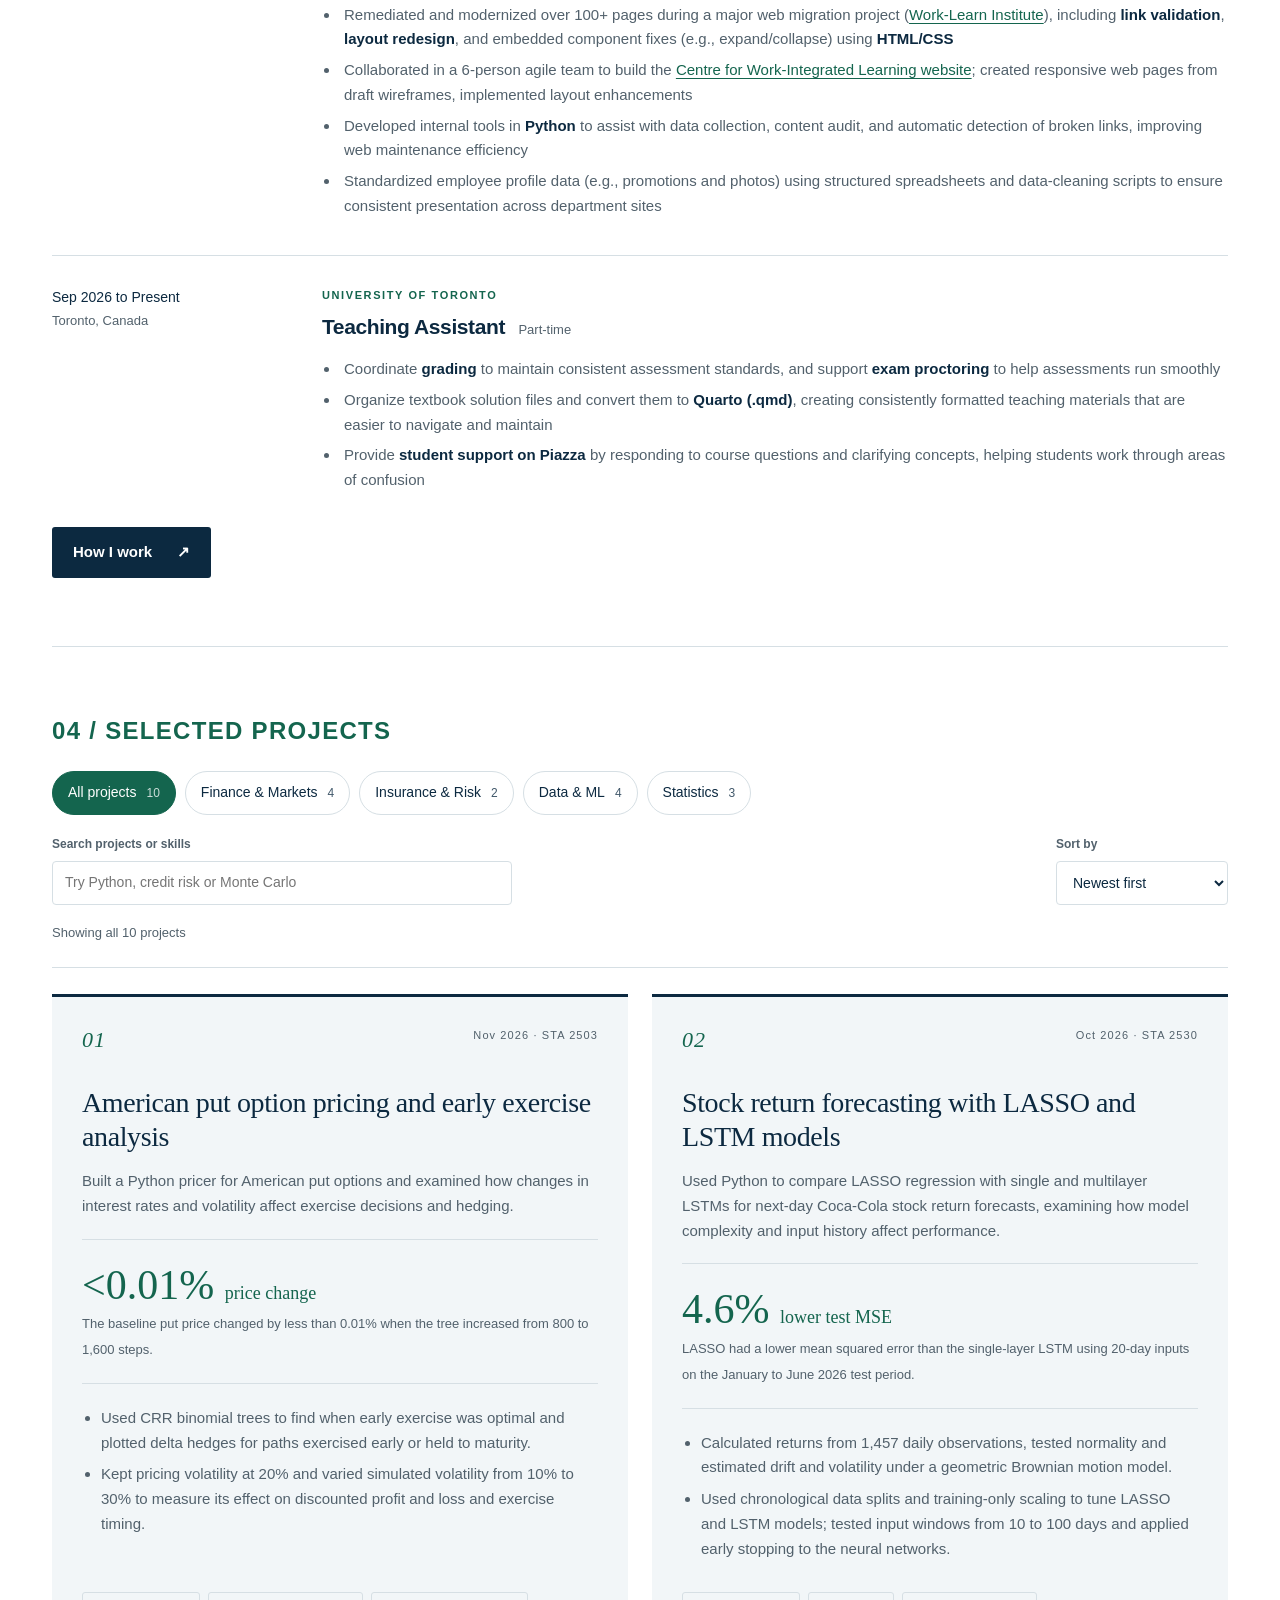
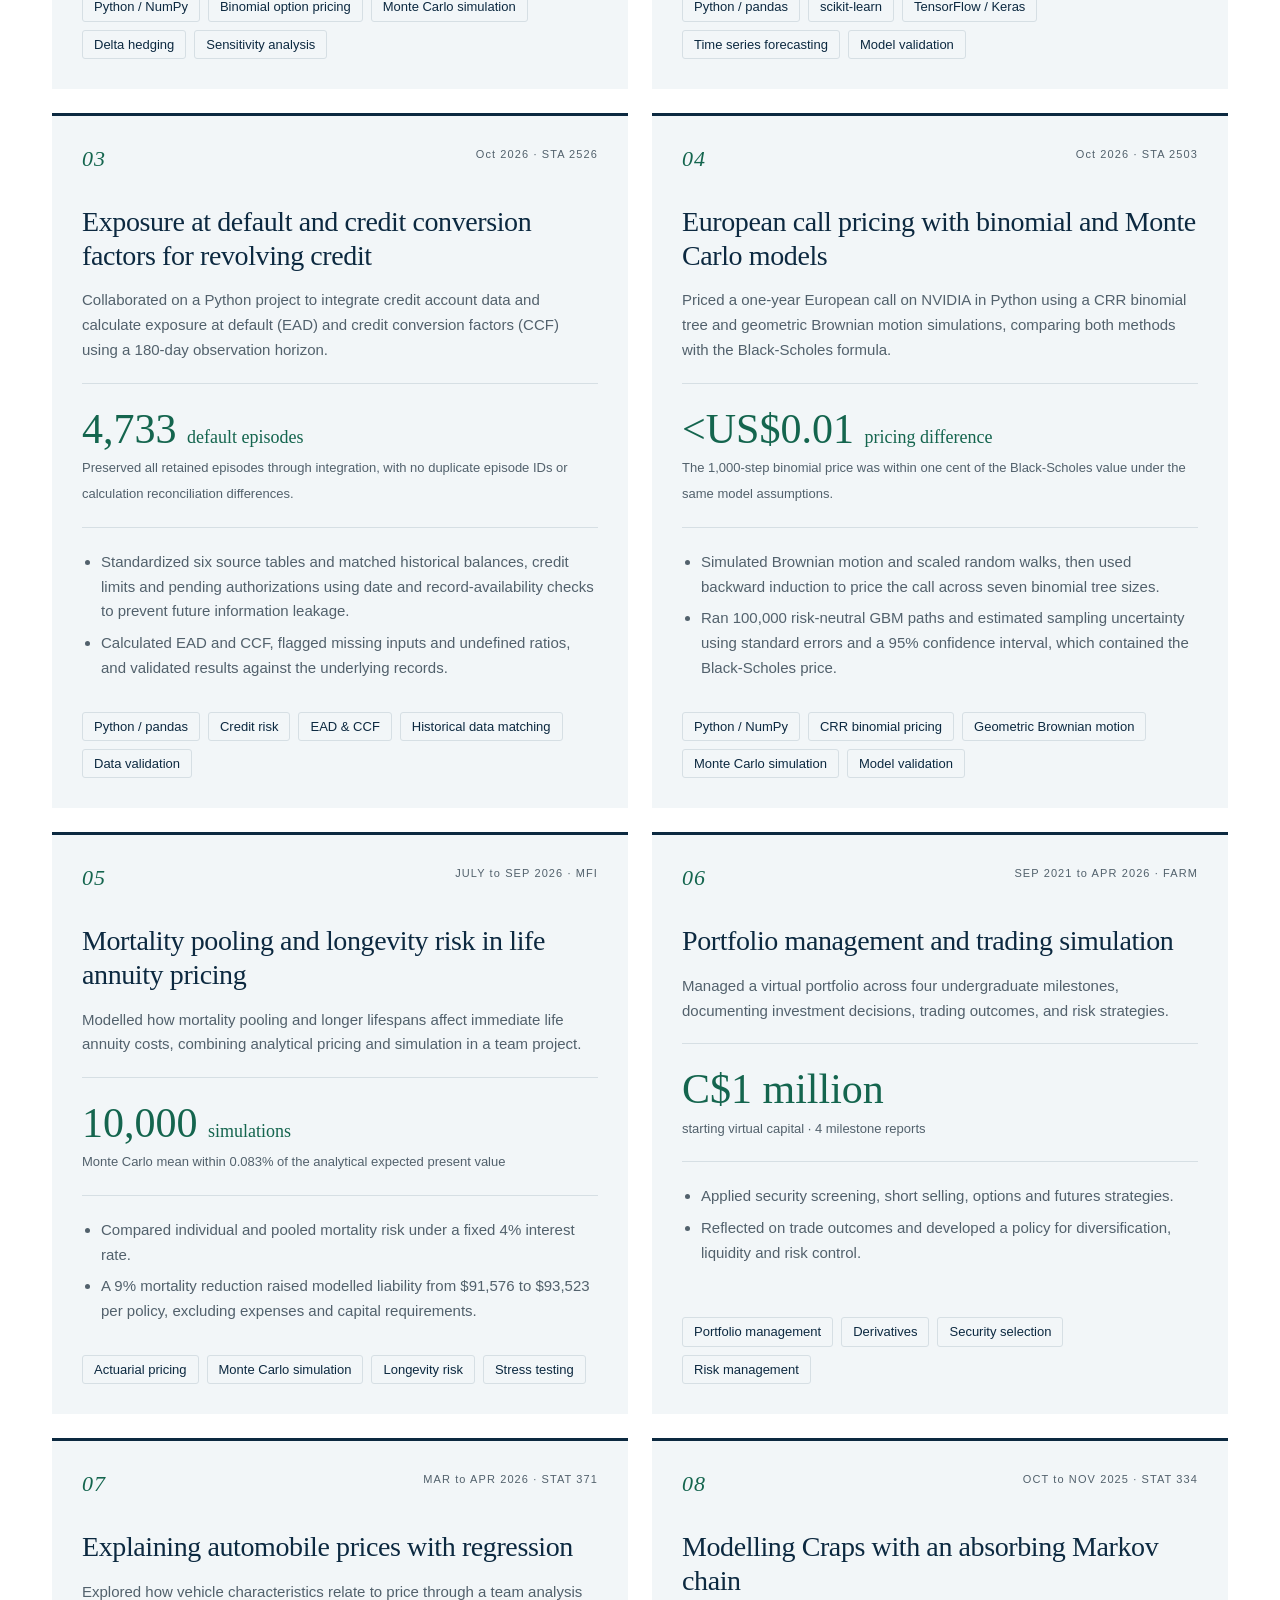
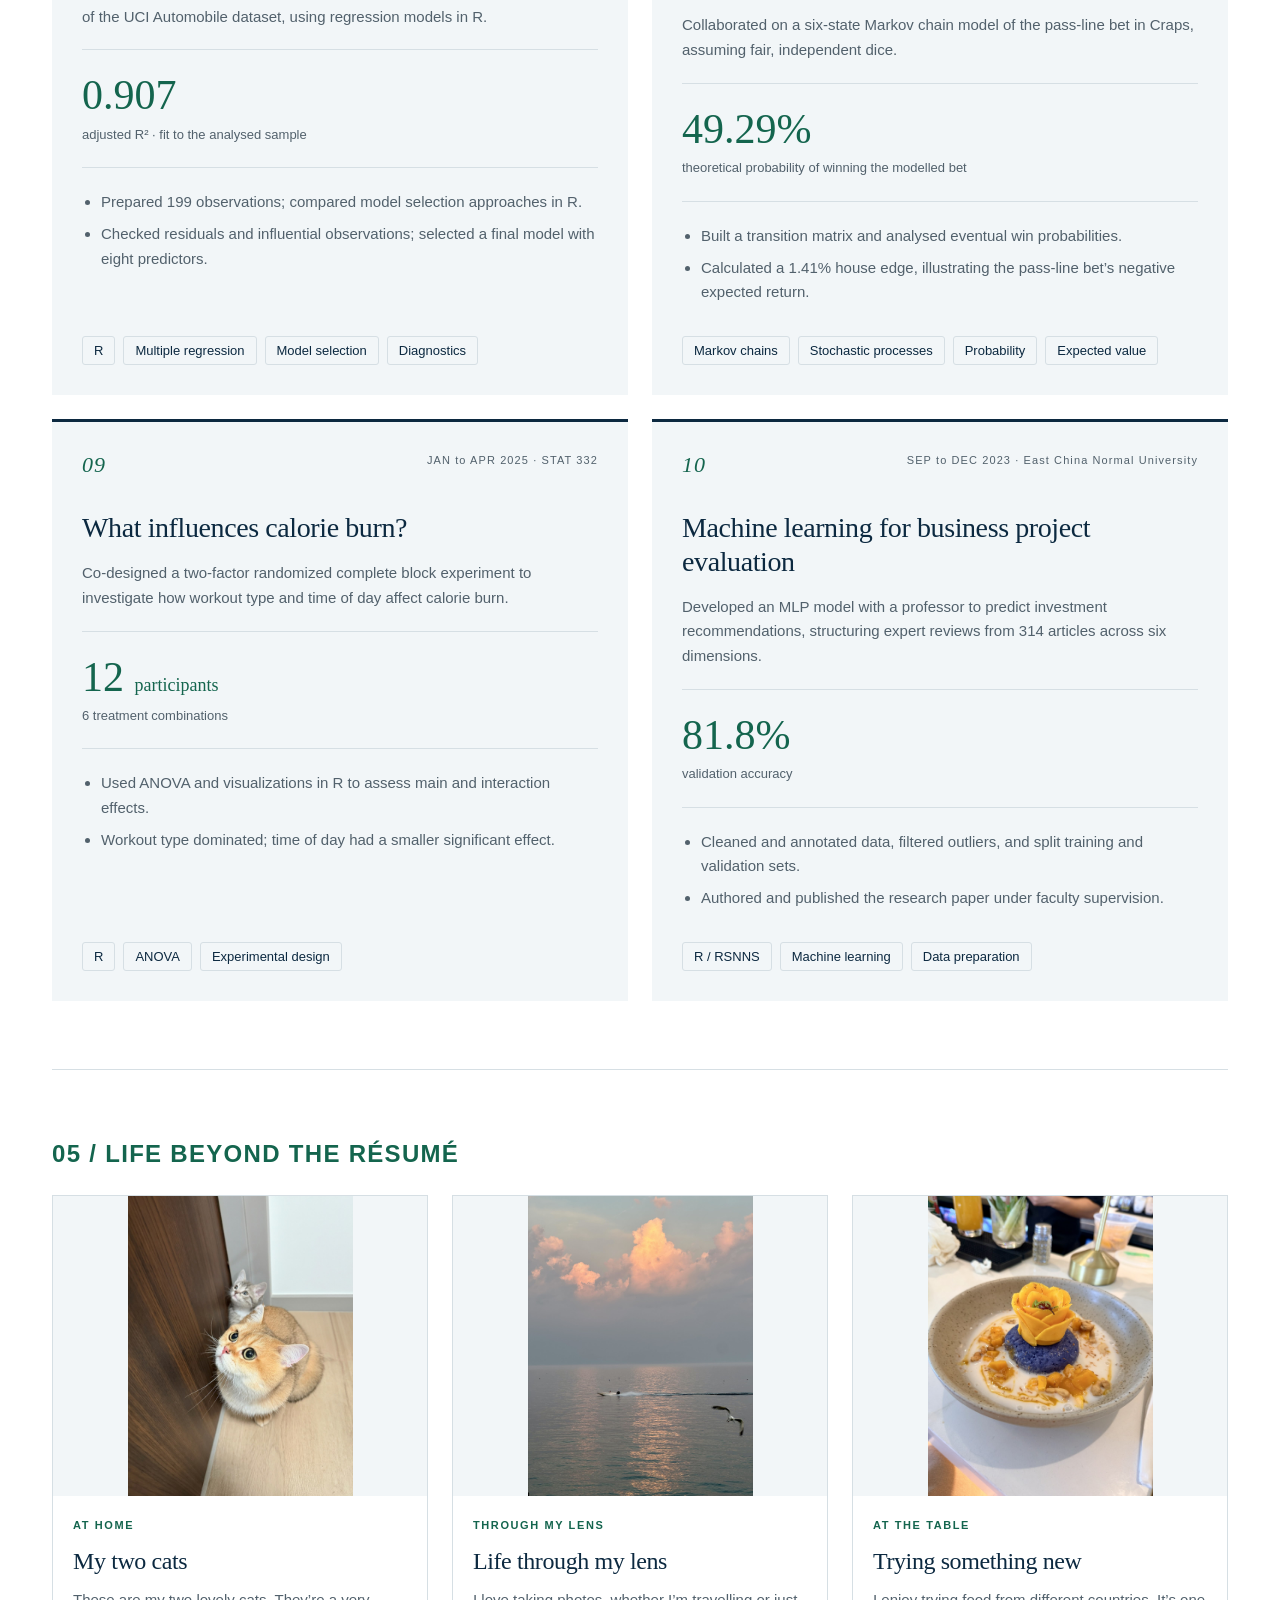
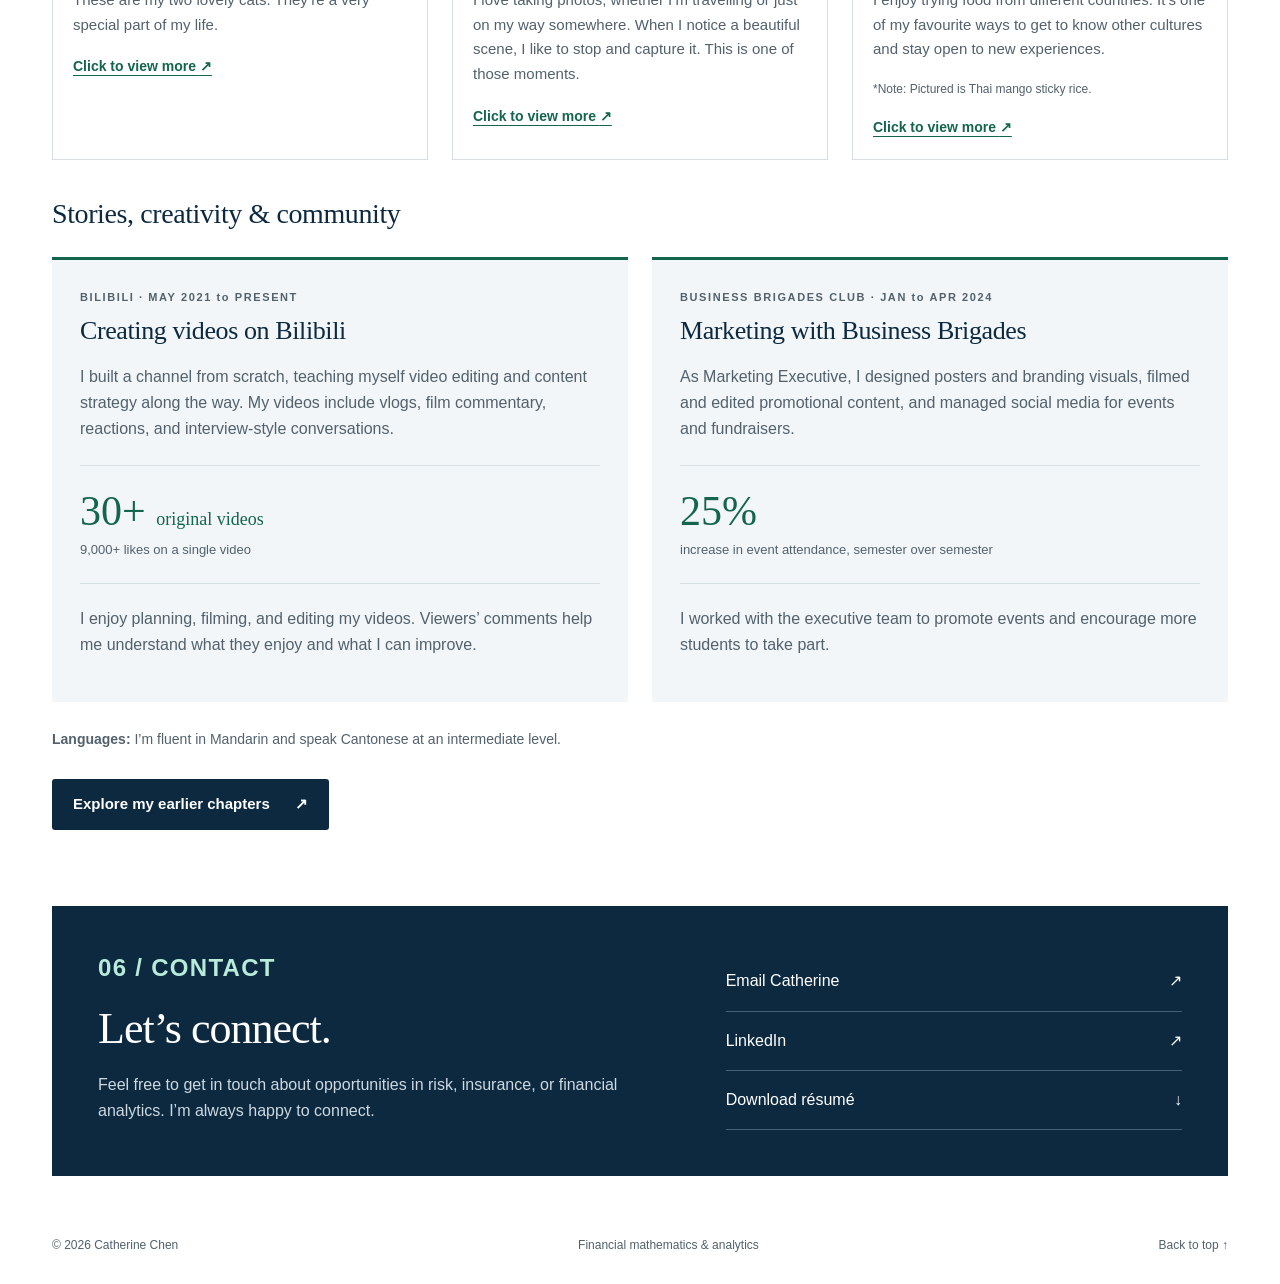
==== commit 60df95ca: "Add files via upload" ====
--- a/index.html
+++ b/index.html
@@ -59,6 +59,27 @@
 .project .project-findings li{margin:0 0 7px}
 .project .project-top{align-items:flex-start}
 .project .project-top>span:last-child{max-width:85%;line-height:1.5}
+</style><style>
+/* Project browsing */
+#projects .section-heading{margin-bottom:24px}
+#projects [hidden]{display:none!important}
+.project-tools{border-bottom:1px solid var(--line);padding-bottom:20px;margin-bottom:26px}
+.project-filters{display:flex;flex-wrap:wrap;gap:9px;margin-bottom:20px}
+.project-filter{font:inherit;font-size:14px;line-height:1.4;border:1px solid var(--line);border-radius:24px;background:white;color:var(--ink);padding:10px 15px;min-height:44px;cursor:pointer;display:inline-flex;align-items:center;gap:10px}
+.project-filter:hover{border-color:var(--accent);color:var(--accent)}
+.project-filter[aria-pressed="true"]{background:var(--accent);border-color:var(--accent);color:white}
+.project-filter-count{font-size:12px;opacity:.78;font-variant-numeric:tabular-nums}
+.project-tool-fields{display:flex;align-items:flex-end;gap:18px}
+.project-field{display:flex;flex-direction:column;gap:6px;font-size:12px;font-weight:600;color:var(--muted)}
+.project-search-field{flex:1;max-width:460px}
+.project-field input,.project-field select{font:inherit;font-size:14px;font-weight:400;line-height:1.5;color:var(--ink);background:white;border:1px solid var(--line);border-radius:4px;min-height:44px;padding:10px 12px;width:100%;min-width:0}
+.project-sort-field{min-width:172px;margin-left:auto}
+.project-results-bar{display:flex;align-items:center;justify-content:space-between;gap:16px;margin-top:14px;min-height:28px}
+.project-results{margin:0;font-size:13px;color:var(--muted)}
+.project-reset{border:0;background:none;color:var(--accent);font:inherit;font-size:13px;font-weight:600;cursor:pointer;min-height:32px;padding:3px 0;text-decoration:underline;text-underline-offset:3px}
+.project-filter:focus-visible,.project-field input:focus-visible,.project-field select:focus-visible,.project-reset:focus-visible{outline:3px solid #21a983;outline-offset:3px}
+.project-empty{padding:32px 22px;border:1px solid var(--line);background:var(--pale);color:var(--muted);text-align:center;margin:0}
+@media(max-width:680px){.project-filters{gap:8px}.project-filter{font-size:13px;padding:9px 12px;gap:7px}.project-tool-fields{align-items:stretch;flex-direction:column;gap:12px}.project-search-field{max-width:none}.project-sort-field{margin-left:0;min-width:0}.project-results-bar{align-items:baseline}}
 </style></head>
 <body><a class="skip" href="#main">Skip to content</a>
 <header><a class="wordmark" href="#">Catherine Chen<span class="mark">CC</span></a>
@@ -207,8 +228,25 @@
 </section>
 <section id="projects" class="section projects">
 <div class="section-heading"><h2 class="section-number">04 / SELECTED PROJECTS</h2></div>
-<div class="project-grid">
-<article class="project" id="american-put-project">
+<div class="project-tools" id="project-tools" hidden>
+<div class="project-filters" role="group" aria-label="Filter projects by area">
+<button class="project-filter" type="button" data-filter="all" aria-pressed="true" aria-controls="project-grid">All projects <span class="project-filter-count" aria-hidden="true">10</span></button>
+<button class="project-filter" type="button" data-filter="finance" aria-pressed="false" aria-controls="project-grid">Finance &amp; Markets <span class="project-filter-count" aria-hidden="true">4</span></button>
+<button class="project-filter" type="button" data-filter="insurance" aria-pressed="false" aria-controls="project-grid">Insurance &amp; Risk <span class="project-filter-count" aria-hidden="true">2</span></button>
+<button class="project-filter" type="button" data-filter="data" aria-pressed="false" aria-controls="project-grid">Data &amp; ML <span class="project-filter-count" aria-hidden="true">4</span></button>
+<button class="project-filter" type="button" data-filter="statistics" aria-pressed="false" aria-controls="project-grid">Statistics <span class="project-filter-count" aria-hidden="true">3</span></button>
+</div>
+<div class="project-tool-fields">
+<label class="project-field project-search-field" for="project-search">Search projects or skills
+<input type="search" id="project-search" placeholder="Try Python, credit risk or Monte Carlo" autocomplete="off" aria-controls="project-grid"></label>
+<label class="project-field project-sort-field" for="project-sort">Sort by
+<select id="project-sort" aria-controls="project-grid"><option value="newest">Newest first</option><option value="oldest">Oldest first</option><option value="title">Title A to Z</option></select></label>
+</div>
+<div class="project-results-bar"><p class="project-results" id="project-results" role="status" aria-live="polite" aria-atomic="true">Showing all 10 projects</p><button class="project-reset" id="project-reset" type="button" hidden>Reset filters</button></div>
+</div>
+<!-- For each new project, set data-categories (finance, insurance, data, statistics) and data-date (YYYY-MM, completion month). -->
+<div class="project-grid" id="project-grid">
+<article class="project" id="american-put-project" data-categories="finance" data-date="2026-11">
 <div class="project-top"><span>01</span><span>Nov 2026 · STA 2503</span></div>
 <h3>American put option pricing and early exercise analysis</h3>
 <p>Built a Python pricer for American put options and examined how changes in interest rates and volatility affect exercise decisions and hedging.</p>
@@ -216,30 +254,46 @@
 <ul class="project-findings"><li>Used CRR binomial trees to find when early exercise was optimal and plotted delta hedges for paths exercised early or held to maturity.</li><li>Kept pricing volatility at 20% and varied simulated volatility from 10% to 30% to measure its effect on discounted profit and loss and exercise timing.</li></ul>
 <ul class="tags"><li>Python / NumPy</li><li>Binomial option pricing</li><li>Monte Carlo simulation</li><li>Delta hedging</li><li>Sensitivity analysis</li></ul>
 </article>
-<article class="project" id="ead-ccf-project">
-<div class="project-top"><span>02</span><span>Oct 2026 · STA 2526</span></div>
+<article class="project" id="stock-return-project" data-categories="finance data" data-date="2026-10">
+<div class="project-top"><span>02</span><span>Oct 2026 · STA 2530</span></div>
+<h3>Stock return forecasting with LASSO and LSTM models</h3>
+<p>Used Python to compare LASSO regression with single and multilayer LSTMs for next-day Coca-Cola stock return forecasts, examining how model complexity and input history affect performance.</p>
+<div class="metric"><strong>4.6% <small>lower test MSE</small></strong><span>LASSO had a lower mean squared error than the single-layer LSTM using 20-day inputs on the January to June 2026 test period.</span></div>
+<ul class="project-findings"><li>Calculated returns from 1,457 daily observations, tested normality and estimated drift and volatility under a geometric Brownian motion model.</li><li>Used chronological data splits and training-only scaling to tune LASSO and LSTM models; tested input windows from 10 to 100 days and applied early stopping to the neural networks.</li></ul>
+<ul class="tags"><li>Python / pandas</li><li>scikit-learn</li><li>TensorFlow / Keras</li><li>Time series forecasting</li><li>Model validation</li></ul>
+</article>
+<article class="project" id="ead-ccf-project" data-categories="insurance data" data-date="2026-10">
+<div class="project-top"><span>03</span><span>Oct 2026 · STA 2526</span></div>
 <h3>Exposure at default and credit conversion factors for revolving credit</h3>
 <p>Collaborated on a Python project to integrate credit account data and calculate exposure at default (EAD) and credit conversion factors (CCF) using a 180-day observation horizon.</p>
 <div class="metric"><strong>4,733 <small>default episodes</small></strong><span>Preserved all retained episodes through integration, with no duplicate episode IDs or calculation reconciliation differences.</span></div>
 <ul class="project-findings"><li>Standardized six source tables and matched historical balances, credit limits and pending authorizations using date and record-availability checks to prevent future information leakage.</li><li>Calculated EAD and CCF, flagged missing inputs and undefined ratios, and validated results against the underlying records.</li></ul>
 <ul class="tags"><li>Python / pandas</li><li>Credit risk</li><li>EAD &amp; CCF</li><li>Historical data matching</li><li>Data validation</li></ul>
 </article>
-<article class="project annuity-project">
-<div class="project-top"><span>03</span><span>JULY to SEP 2026 · MFI</span></div>
+<article class="project" id="european-call-project" data-categories="finance" data-date="2026-10">
+<div class="project-top"><span>04</span><span>Oct 2026 · STA 2503</span></div>
+<h3>European call pricing with binomial and Monte Carlo models</h3>
+<p>Priced a one-year European call on NVIDIA in Python using a CRR binomial tree and geometric Brownian motion simulations, comparing both methods with the Black-Scholes formula.</p>
+<div class="metric"><strong>&lt;US$0.01 <small>pricing difference</small></strong><span>The 1,000-step binomial price was within one cent of the Black-Scholes value under the same model assumptions.</span></div>
+<ul class="project-findings"><li>Simulated Brownian motion and scaled random walks, then used backward induction to price the call across seven binomial tree sizes.</li><li>Ran 100,000 risk-neutral GBM paths and estimated sampling uncertainty using standard errors and a 95% confidence interval, which contained the Black-Scholes price.</li></ul>
+<ul class="tags"><li>Python / NumPy</li><li>CRR binomial pricing</li><li>Geometric Brownian motion</li><li>Monte Carlo simulation</li><li>Model validation</li></ul>
+</article>
+<article class="project annuity-project" data-categories="insurance" data-date="2026-09">
+<div class="project-top"><span>05</span><span>JULY to SEP 2026 · MFI</span></div>
 <h3>Mortality pooling and longevity risk in life annuity pricing</h3>
 <p>Modelled how mortality pooling and longer lifespans affect immediate life annuity costs, combining analytical pricing and simulation in a team project.</p>
 <div class="metric"><strong>10,000 <small>simulations</small></strong><span>Monte Carlo mean within 0.083% of the analytical expected present value</span></div>
 <ul class="project-findings"><li>Compared individual and pooled mortality risk under a fixed 4% interest rate.</li><li>A 9% mortality reduction raised modelled liability from $91,576 to $93,523 per policy, excluding expenses and capital requirements.</li></ul>
 <ul class="tags"><li>Actuarial pricing</li><li>Monte Carlo simulation</li><li>Longevity risk</li><li>Stress testing</li></ul>
 </article>
-<article class="project"><div class="project-top"><span>04</span><span>SEP 2021 to APR 2026 · FARM</span></div><h3>Portfolio management and trading simulation</h3><p>Managed a virtual portfolio across four undergraduate milestones, documenting investment decisions, trading outcomes, and risk strategies.</p><div class="metric"><strong>C$1 million</strong><span>starting virtual capital · 4 milestone reports</span></div><ul class="project-findings"><li>Applied security screening, short selling, options and futures strategies.</li><li>Reflected on trade outcomes and developed a policy for diversification, liquidity and risk control.</li></ul>
+<article class="project" data-categories="finance" data-date="2026-04"><div class="project-top"><span>06</span><span>SEP 2021 to APR 2026 · FARM</span></div><h3>Portfolio management and trading simulation</h3><p>Managed a virtual portfolio across four undergraduate milestones, documenting investment decisions, trading outcomes, and risk strategies.</p><div class="metric"><strong>C$1 million</strong><span>starting virtual capital · 4 milestone reports</span></div><ul class="project-findings"><li>Applied security screening, short selling, options and futures strategies.</li><li>Reflected on trade outcomes and developed a policy for diversification, liquidity and risk control.</li></ul>
 <ul class="tags"><li>Portfolio management</li><li>Derivatives</li><li>Security selection</li><li>Risk management</li></ul></article>
-<article class="project" id="stat371-project"><div class="project-top"><span>05</span><span>MAR to APR 2026 · STAT 371</span></div><h3>Explaining automobile prices with regression</h3><p>Explored how vehicle characteristics relate to price through a team analysis of the UCI Automobile dataset, using regression models in R.</p><div class="metric"><strong>0.907</strong><span>adjusted R² · fit to the analysed sample</span></div><ul class="project-findings"><li>Prepared 199 observations; compared model selection approaches in R.</li><li>Checked residuals and influential observations; selected a final model with eight predictors.</li></ul>
+<article class="project" id="stat371-project" data-categories="data statistics" data-date="2026-04"><div class="project-top"><span>07</span><span>MAR to APR 2026 · STAT 371</span></div><h3>Explaining automobile prices with regression</h3><p>Explored how vehicle characteristics relate to price through a team analysis of the UCI Automobile dataset, using regression models in R.</p><div class="metric"><strong>0.907</strong><span>adjusted R² · fit to the analysed sample</span></div><ul class="project-findings"><li>Prepared 199 observations; compared model selection approaches in R.</li><li>Checked residuals and influential observations; selected a final model with eight predictors.</li></ul>
 <ul class="tags"><li>R</li><li>Multiple regression</li><li>Model selection</li><li>Diagnostics</li></ul></article>
-<article class="project"><div class="project-top"><span>06</span><span>OCT to NOV 2025 · STAT 334</span></div><h3>Modelling Craps with an absorbing Markov chain</h3><p>Collaborated on a six-state Markov chain model of the pass-line bet in Craps, assuming fair, independent dice.</p><div class="metric"><strong>49.29%</strong><span>theoretical probability of winning the modelled bet</span></div><ul class="project-findings"><li>Built a transition matrix and analysed eventual win probabilities.</li><li>Calculated a 1.41% house edge, illustrating the pass-line bet’s negative expected return.</li></ul>
+<article class="project" data-categories="statistics" data-date="2025-11"><div class="project-top"><span>08</span><span>OCT to NOV 2025 · STAT 334</span></div><h3>Modelling Craps with an absorbing Markov chain</h3><p>Collaborated on a six-state Markov chain model of the pass-line bet in Craps, assuming fair, independent dice.</p><div class="metric"><strong>49.29%</strong><span>theoretical probability of winning the modelled bet</span></div><ul class="project-findings"><li>Built a transition matrix and analysed eventual win probabilities.</li><li>Calculated a 1.41% house edge, illustrating the pass-line bet’s negative expected return.</li></ul>
 <ul class="tags"><li>Markov chains</li><li>Stochastic processes</li><li>Probability</li><li>Expected value</li></ul></article>
-<article class="project">
-<div class="project-top"><span>07</span><span>JAN to APR 2025 · STAT 332</span>
+<article class="project" data-categories="statistics" data-date="2025-04">
+<div class="project-top"><span>09</span><span>JAN to APR 2025 · STAT 332</span>
 </div>
 <h3>What influences calorie burn?</h3>
 <p>Co-designed a two-factor randomized complete block experiment to investigate how workout type and time of day affect calorie burn.</p>
@@ -252,8 +306,8 @@
 <li>Experimental design</li>
 </ul>
 </article>
-<article class="project">
-<div class="project-top"><span>08</span><span>SEP to DEC 2023 · East China Normal University</span>
+<article class="project" data-categories="data" data-date="2023-12">
+<div class="project-top"><span>10</span><span>SEP to DEC 2023 · East China Normal University</span>
 </div>
 <h3>Machine learning for business project evaluation</h3>
 <p>Developed an MLP model with a professor to predict investment recommendations, structuring expert reviews from 314 articles across six dimensions.</p>
@@ -267,6 +321,7 @@
 </ul>
 </article>
 </div>
+<p class="project-empty" id="project-empty" hidden>No projects match this search. Try another keyword or choose a different area.</p>
 </section>
 
 <!-- PERSONAL INTERESTS, LEADERSHIP, AND EARLY EXPERIENCE -->
@@ -312,4 +367,73 @@
 </div>
 </section>
 </main>
-<footer><span>© 2026 Catherine Chen</span><span>Financial mathematics & analytics</span><a href="#">Back to top ↑</a></footer></body></html>
+<footer><span>© 2026 Catherine Chen</span><span>Financial mathematics & analytics</span><a href="#">Back to top ↑</a></footer><script id="project-browsing">
+(() => {
+  const section = document.getElementById('projects');
+  const grid = document.getElementById('project-grid');
+  const tools = document.getElementById('project-tools');
+  if (!section || !grid || !tools) return;
+  const search = document.getElementById('project-search');
+  const sort = document.getElementById('project-sort');
+  const result = document.getElementById('project-results');
+  const reset = document.getElementById('project-reset');
+  const empty = document.getElementById('project-empty');
+  const buttons = Array.from(tools.querySelectorAll('[data-filter]'));
+  const normalize = value => value.toLowerCase().normalize('NFKD').replace(/[\u0300-\u036f]/g, '').replace(/[^a-z0-9]+/g, ' ').trim();
+  const projects = Array.from(grid.children).filter(card => card.classList.contains('project')).map((card, index) => ({
+    card,
+    index,
+    title: card.querySelector('h3').textContent.trim(),
+    date: card.dataset.date || '',
+    categories: (card.dataset.categories || '').split(/\s+/),
+    text: normalize(card.textContent)
+  }));
+  let active = 'all';
+  const matchesArea = (project, area) => area === 'all' || project.categories.includes(area);
+  function update() {
+    const terms = normalize(search.value).split(/\s+/).filter(Boolean);
+    const matchesSearch = project => terms.every(term => term.length === 1
+      ? project.text.split(' ').includes(term) : project.text.includes(term));
+    const sorted = [...projects].sort((a, b) => {
+      const order = sort.value === 'title' ? a.title.localeCompare(b.title, 'en')
+        : sort.value === 'oldest' ? a.date.localeCompare(b.date)
+        : b.date.localeCompare(a.date);
+      return order || a.index - b.index;
+    });
+    let visible = 0;
+    sorted.forEach(project => {
+      const show = matchesArea(project, active) && matchesSearch(project);
+      project.card.hidden = !show;
+      if (show) {
+        visible++;
+        project.card.querySelector('.project-top > span:first-child').textContent = String(visible).padStart(2, '0');
+      }
+      grid.appendChild(project.card);
+    });
+    buttons.forEach(button => {
+      button.setAttribute('aria-pressed', String(button.dataset.filter === active));
+      const count = projects.filter(project => matchesArea(project, button.dataset.filter) && matchesSearch(project)).length;
+      button.querySelector('.project-filter-count').textContent = String(count);
+    });
+    result.textContent = visible === projects.length ? `Showing all ${projects.length} projects`
+      : `Showing ${visible} of ${projects.length} projects`;
+    empty.hidden = visible !== 0;
+    reset.hidden = active === 'all' && !search.value && sort.value === 'newest';
+  }
+  buttons.forEach(button => button.addEventListener('click', () => {
+    active = button.dataset.filter;
+    update();
+  }));
+  search.addEventListener('input', update);
+  sort.addEventListener('change', update);
+  reset.addEventListener('click', () => {
+    active = 'all';
+    search.value = '';
+    sort.value = 'newest';
+    update();
+    buttons[0].focus();
+  });
+  update();
+  tools.hidden = false;
+})();
+</script></body></html>
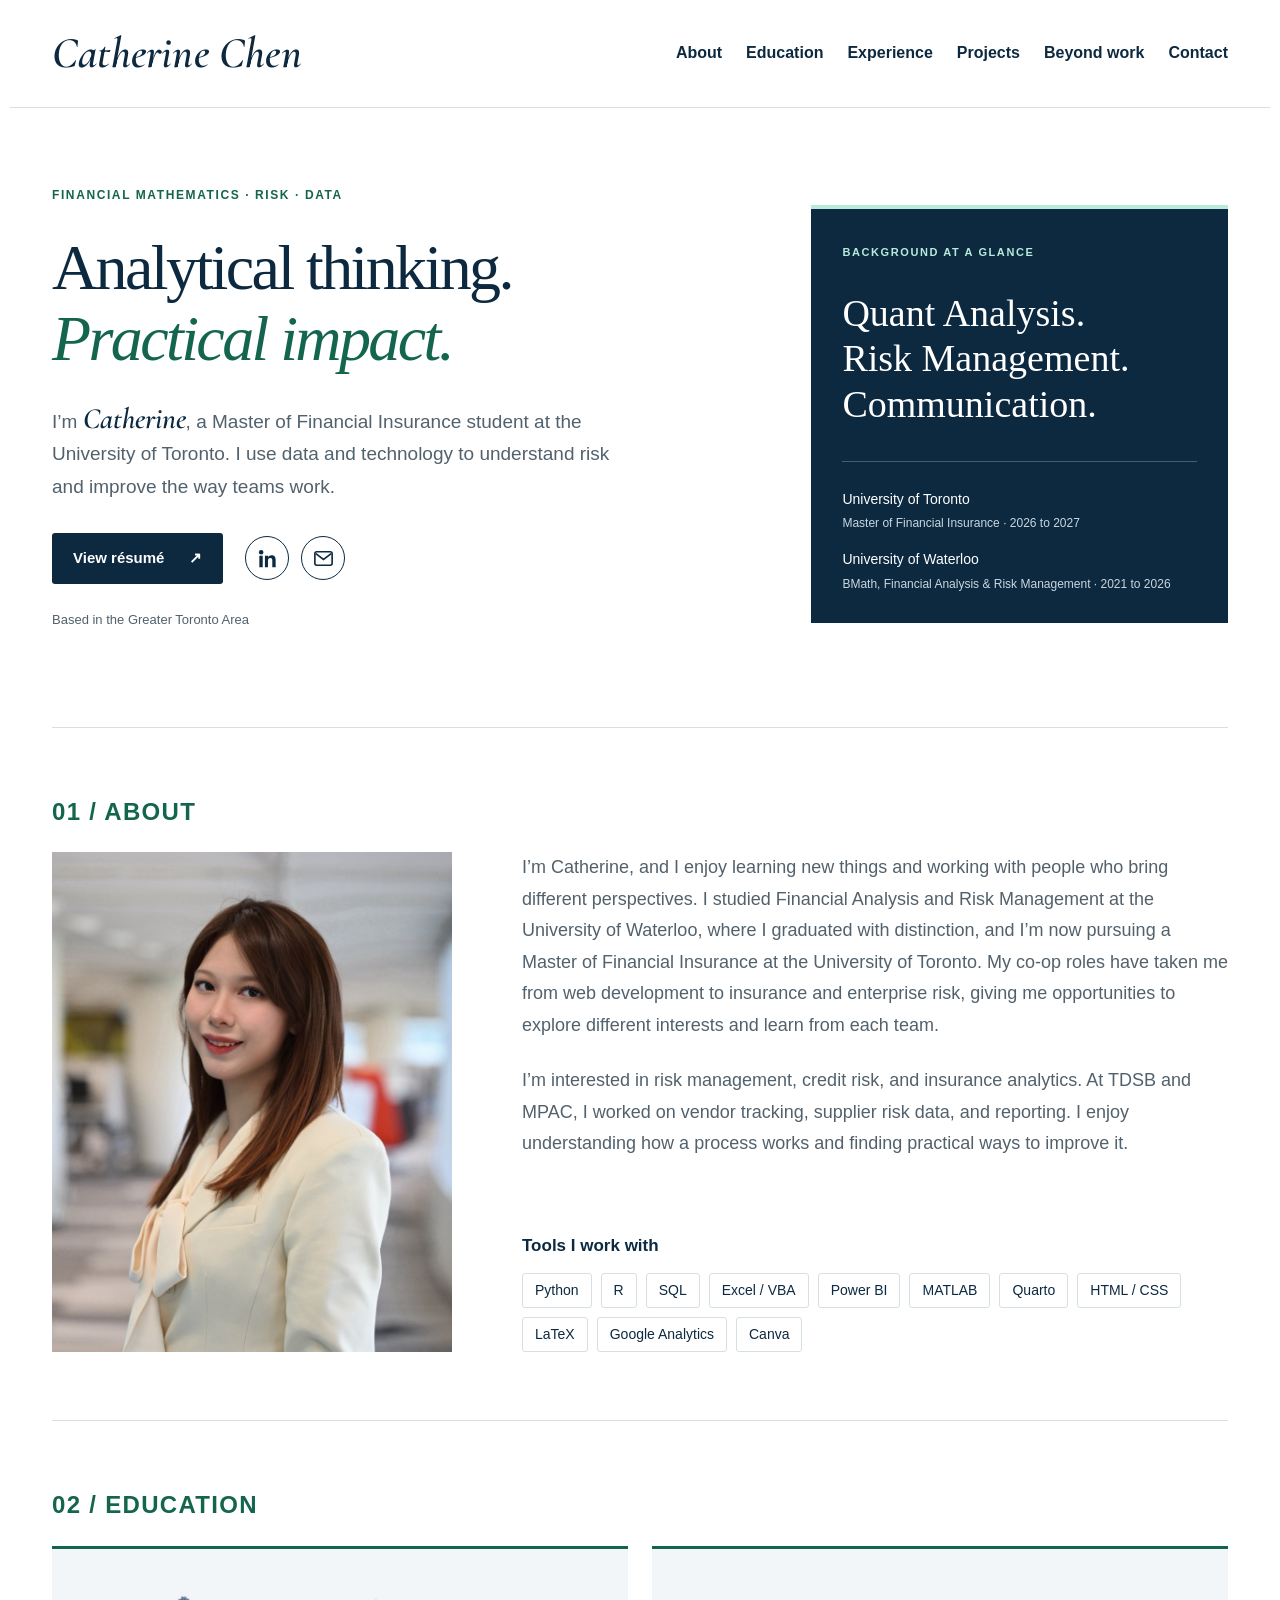
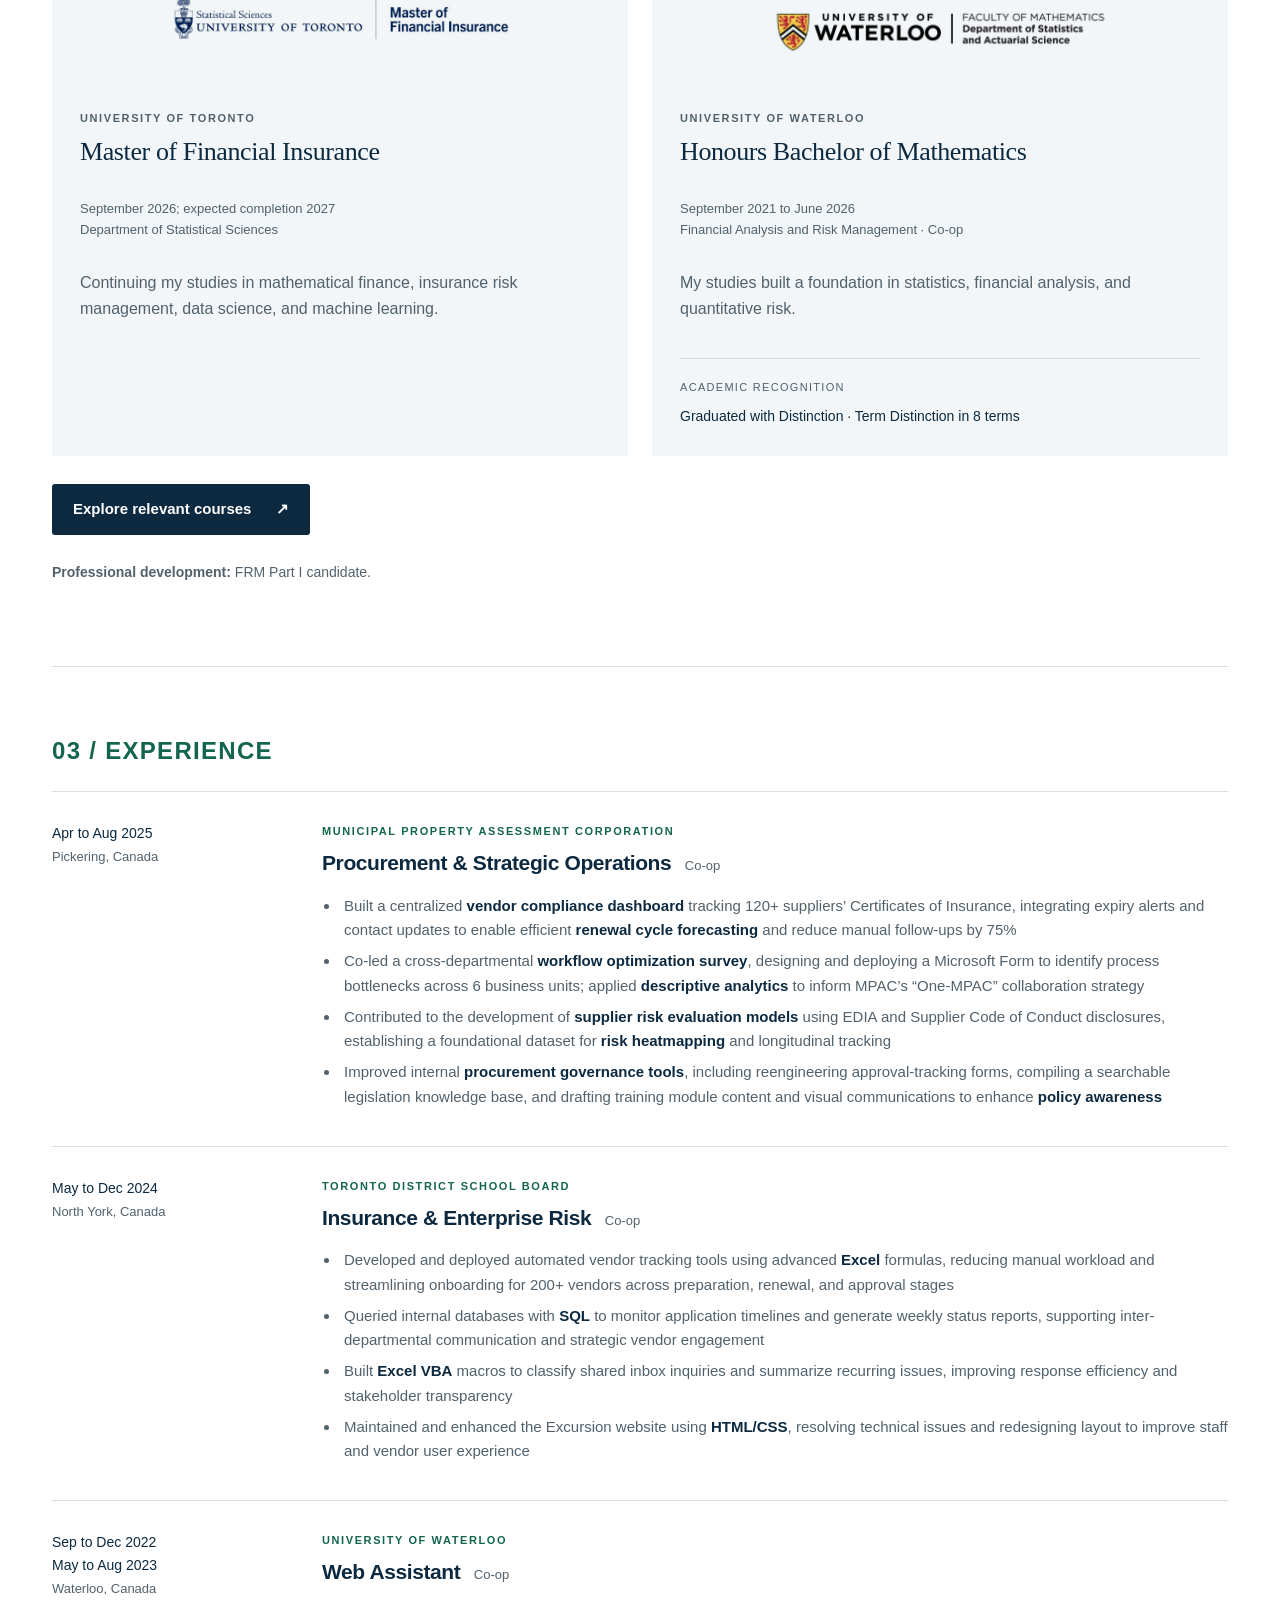
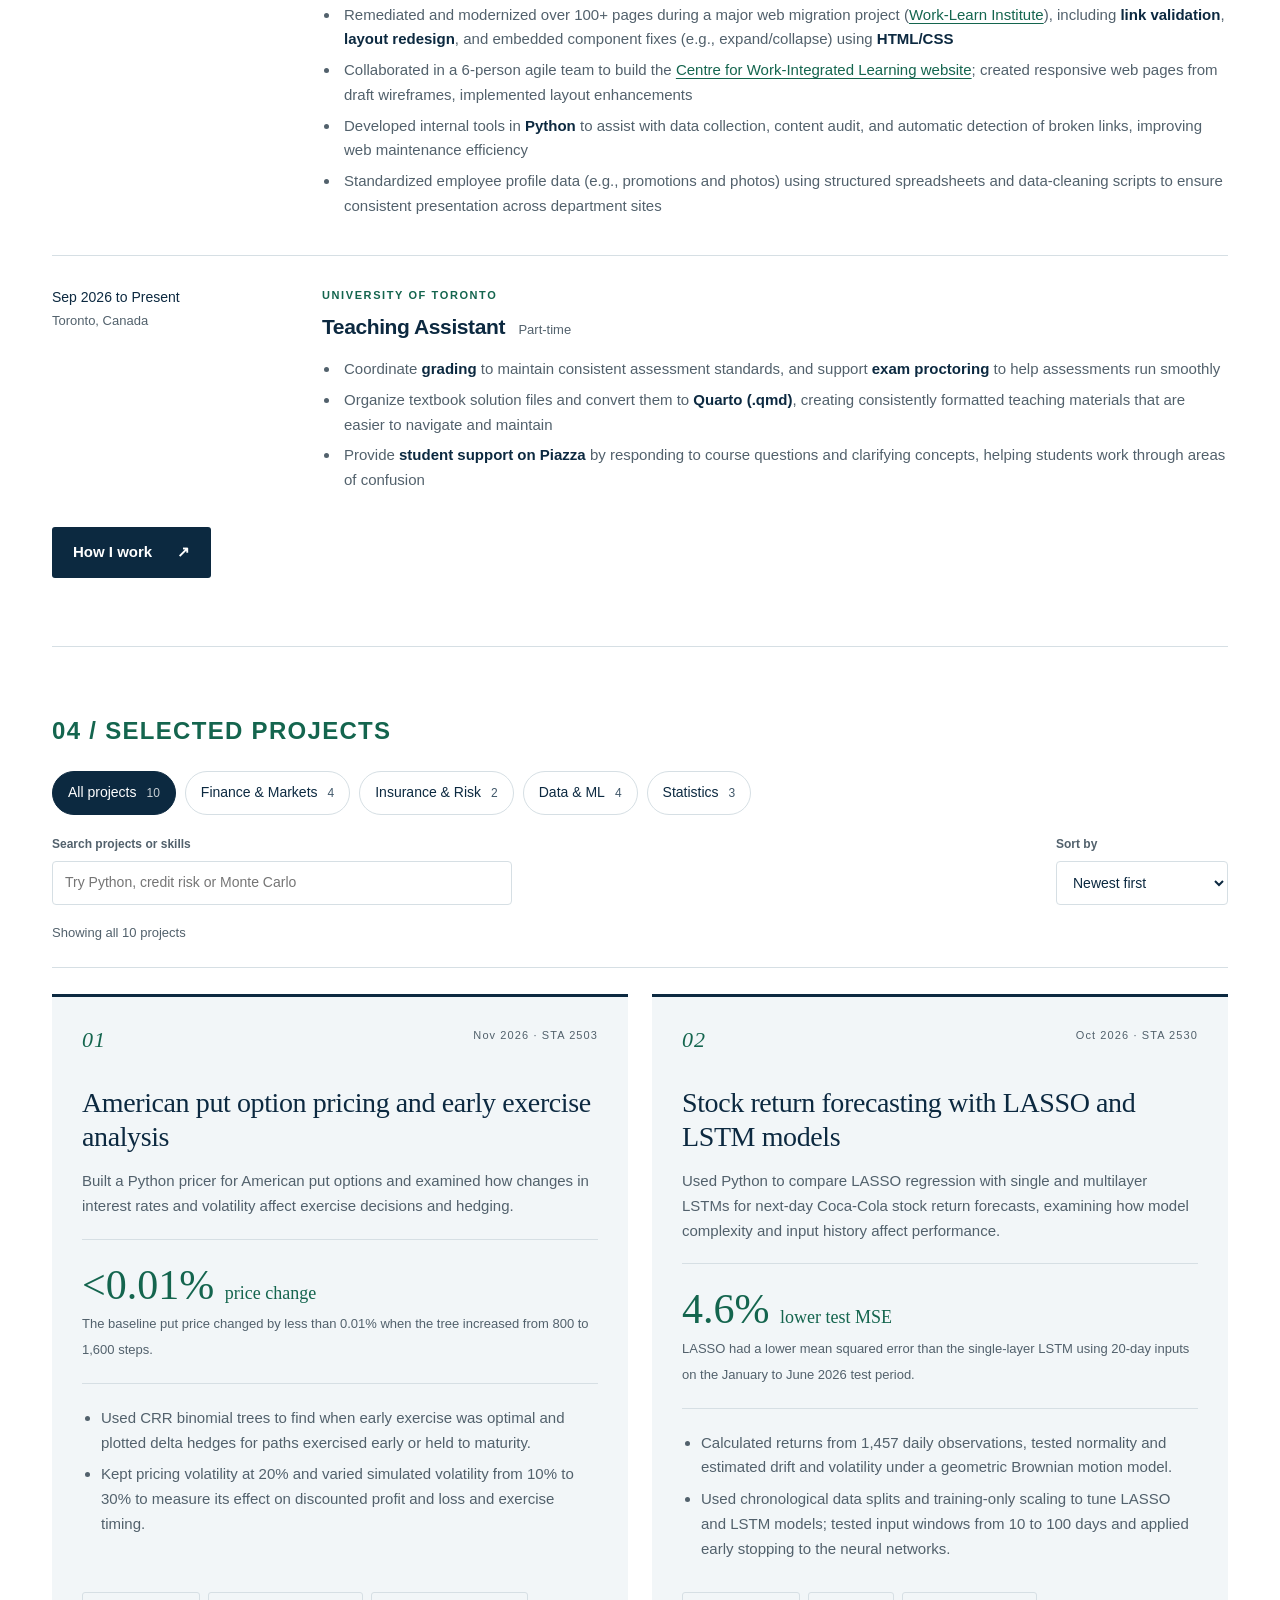
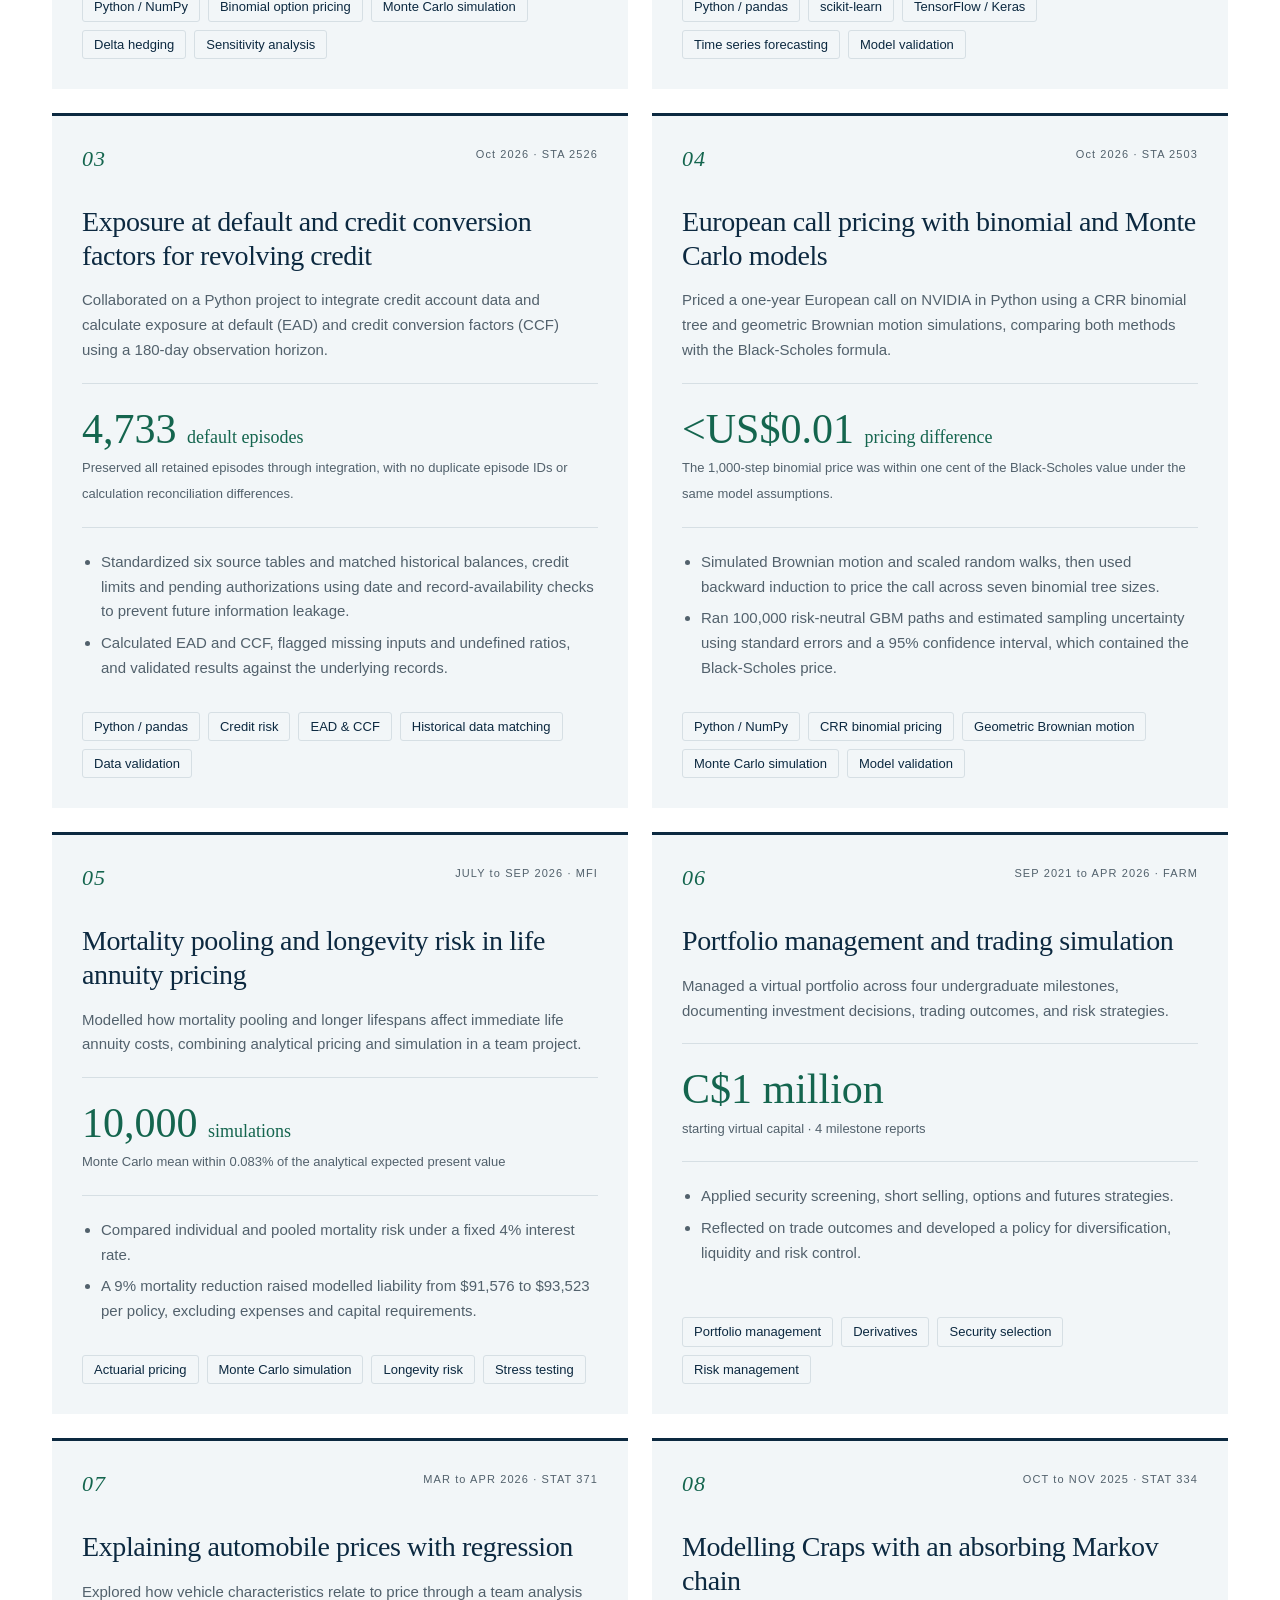
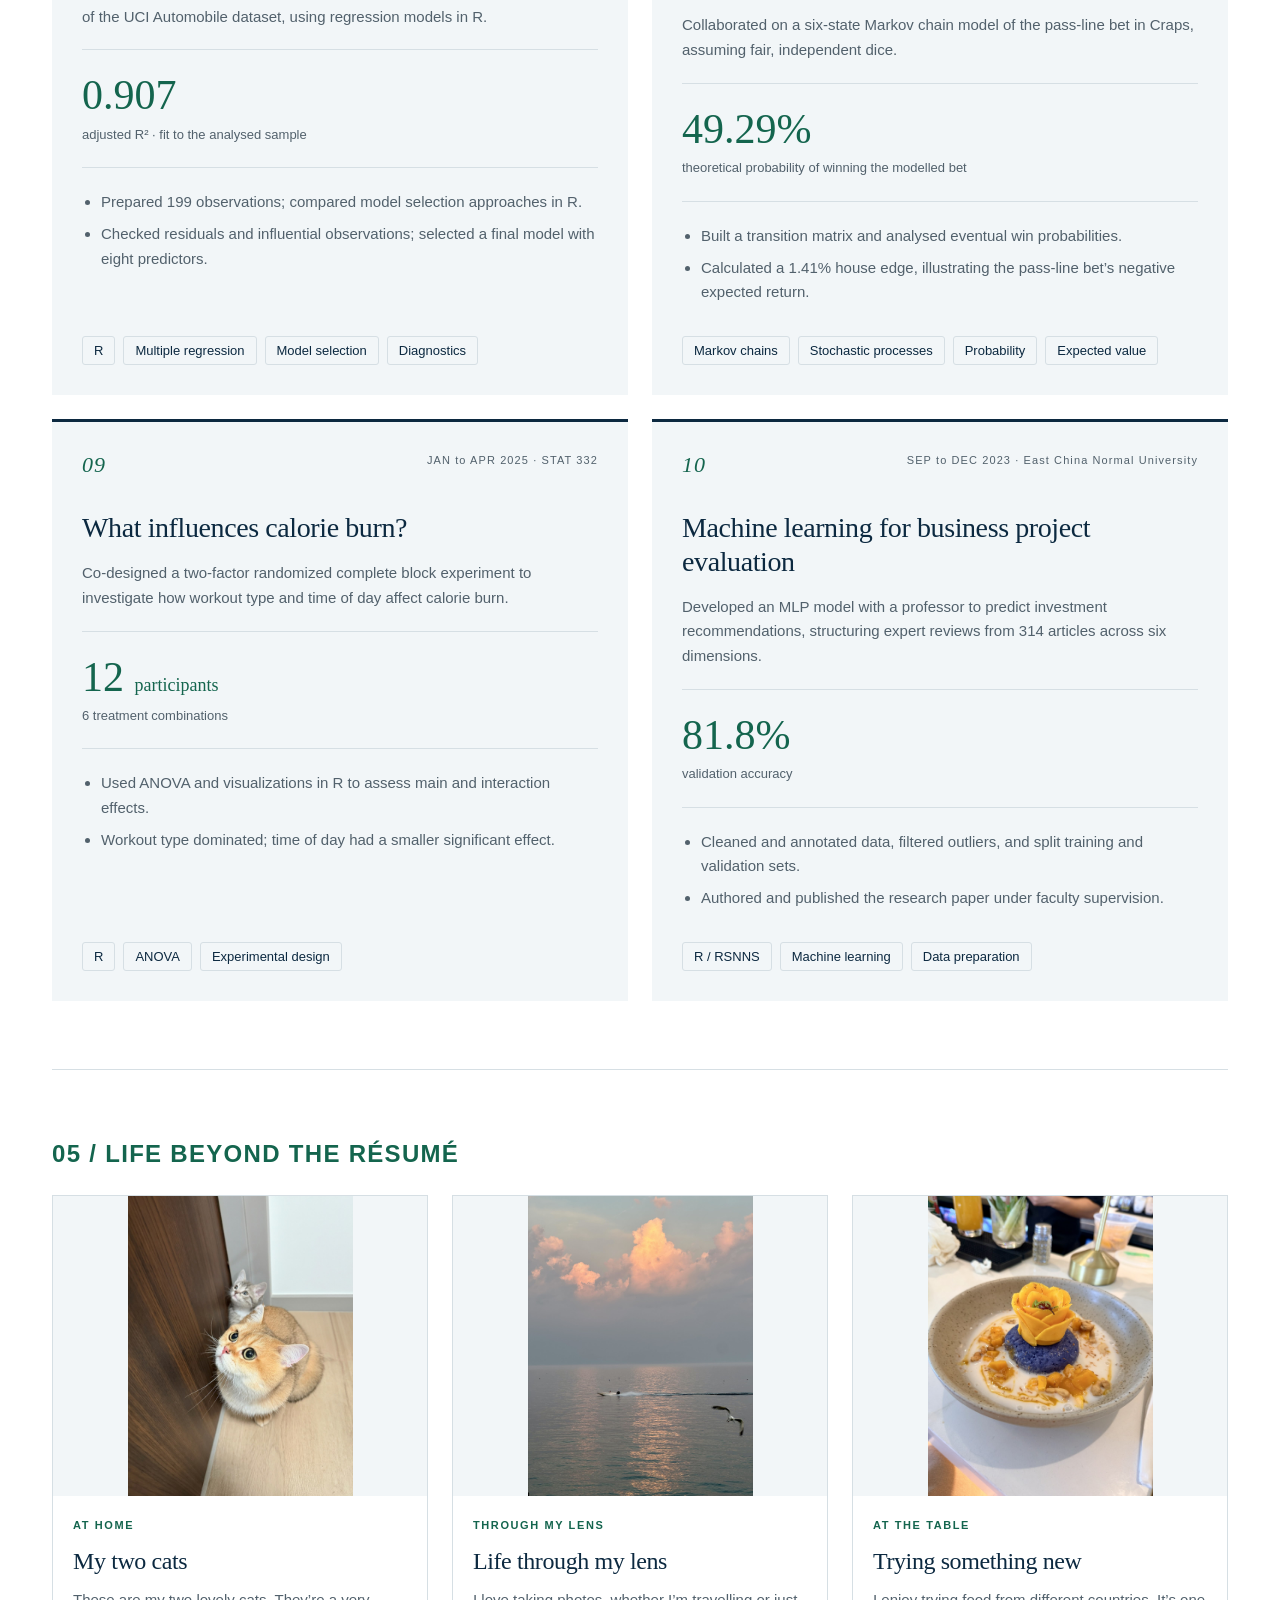
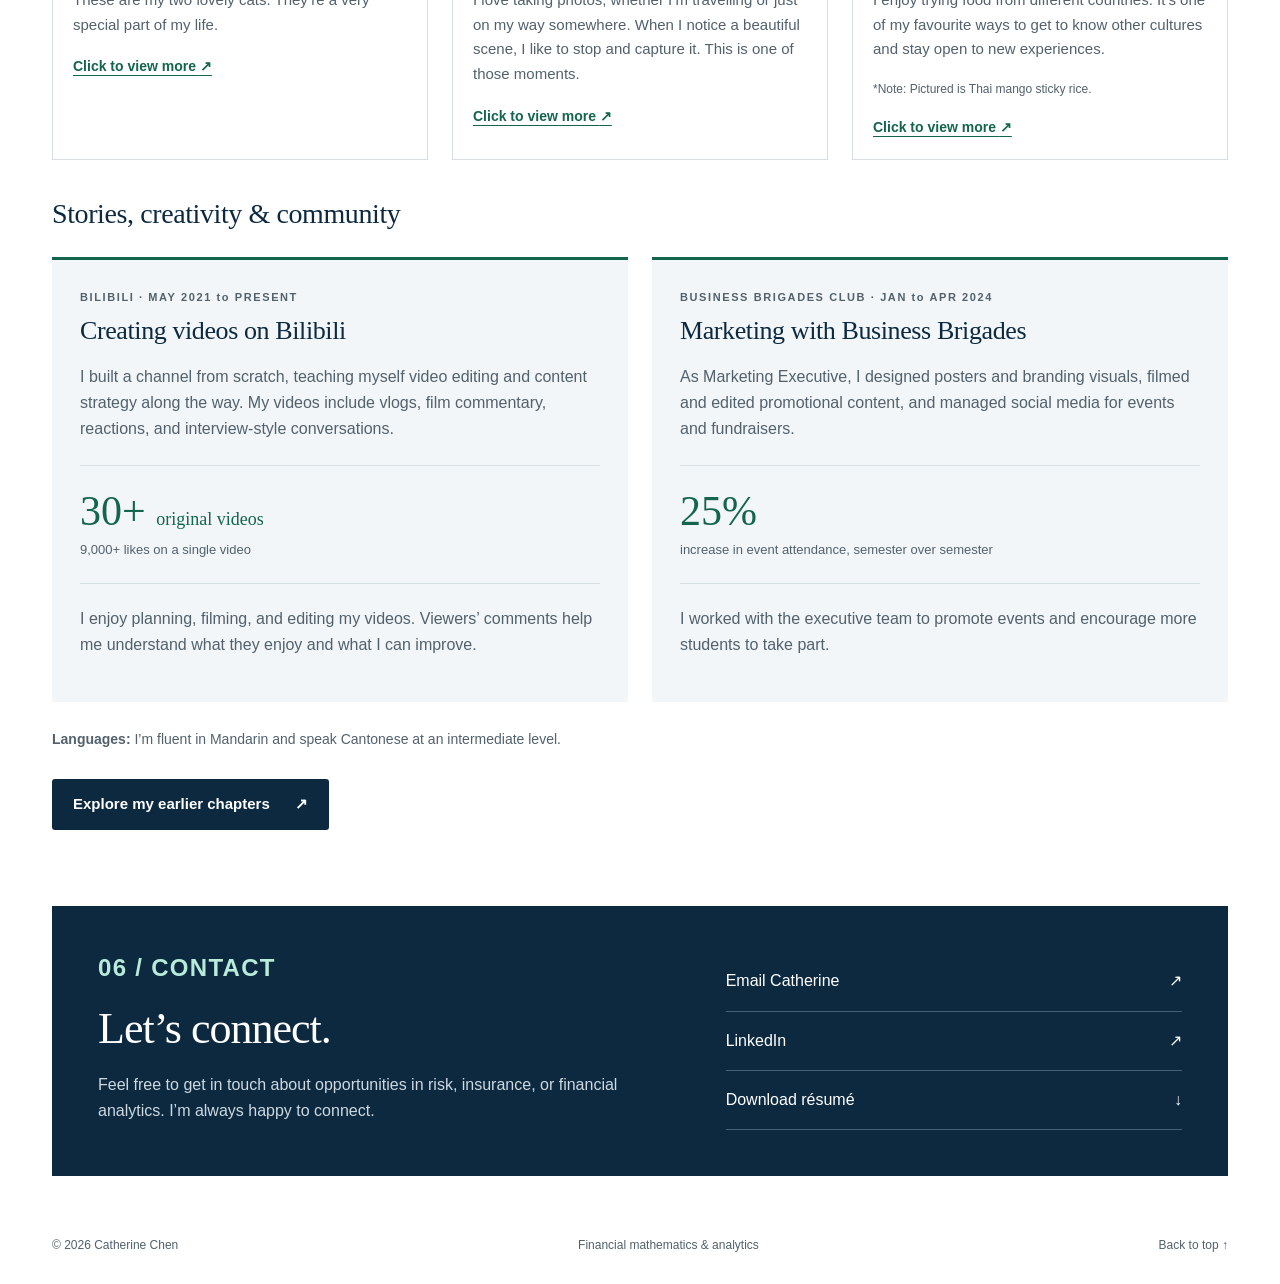
==== commit 3f093145: "Add files via upload" ====
--- a/index.html
+++ b/index.html
@@ -66,8 +66,8 @@
 .project-tools{border-bottom:1px solid var(--line);padding-bottom:20px;margin-bottom:26px}
 .project-filters{display:flex;flex-wrap:wrap;gap:9px;margin-bottom:20px}
 .project-filter{font:inherit;font-size:14px;line-height:1.4;border:1px solid var(--line);border-radius:24px;background:white;color:var(--ink);padding:10px 15px;min-height:44px;cursor:pointer;display:inline-flex;align-items:center;gap:10px}
-.project-filter:hover{border-color:var(--accent);color:var(--accent)}
-.project-filter[aria-pressed="true"]{background:var(--accent);border-color:var(--accent);color:white}
+.project-filter:hover{border-color:var(--ink);color:var(--ink)}
+.project-filter[aria-pressed="true"]{background:var(--ink);border-color:var(--ink);color:white}
 .project-filter-count{font-size:12px;opacity:.78;font-variant-numeric:tabular-nums}
 .project-tool-fields{display:flex;align-items:flex-end;gap:18px}
 .project-field{display:flex;flex-direction:column;gap:6px;font-size:12px;font-weight:600;color:var(--muted)}
@@ -76,8 +76,8 @@
 .project-sort-field{min-width:172px;margin-left:auto}
 .project-results-bar{display:flex;align-items:center;justify-content:space-between;gap:16px;margin-top:14px;min-height:28px}
 .project-results{margin:0;font-size:13px;color:var(--muted)}
-.project-reset{border:0;background:none;color:var(--accent);font:inherit;font-size:13px;font-weight:600;cursor:pointer;min-height:32px;padding:3px 0;text-decoration:underline;text-underline-offset:3px}
-.project-filter:focus-visible,.project-field input:focus-visible,.project-field select:focus-visible,.project-reset:focus-visible{outline:3px solid #21a983;outline-offset:3px}
+.project-reset{border:0;background:none;color:var(--ink);font:inherit;font-size:13px;font-weight:600;cursor:pointer;min-height:32px;padding:3px 0;text-decoration:underline;text-underline-offset:3px}
+.project-filter:focus-visible,.project-field input:focus-visible,.project-field select:focus-visible,.project-reset:focus-visible{outline:3px solid #0c2940;outline-offset:3px}
 .project-empty{padding:32px 22px;border:1px solid var(--line);background:var(--pale);color:var(--muted);text-align:center;margin:0}
 @media(max-width:680px){.project-filters{gap:8px}.project-filter{font-size:13px;padding:9px 12px;gap:7px}.project-tool-fields{align-items:stretch;flex-direction:column;gap:12px}.project-search-field{max-width:none}.project-sort-field{margin-left:0;min-width:0}.project-results-bar{align-items:baseline}}
 </style></head>
